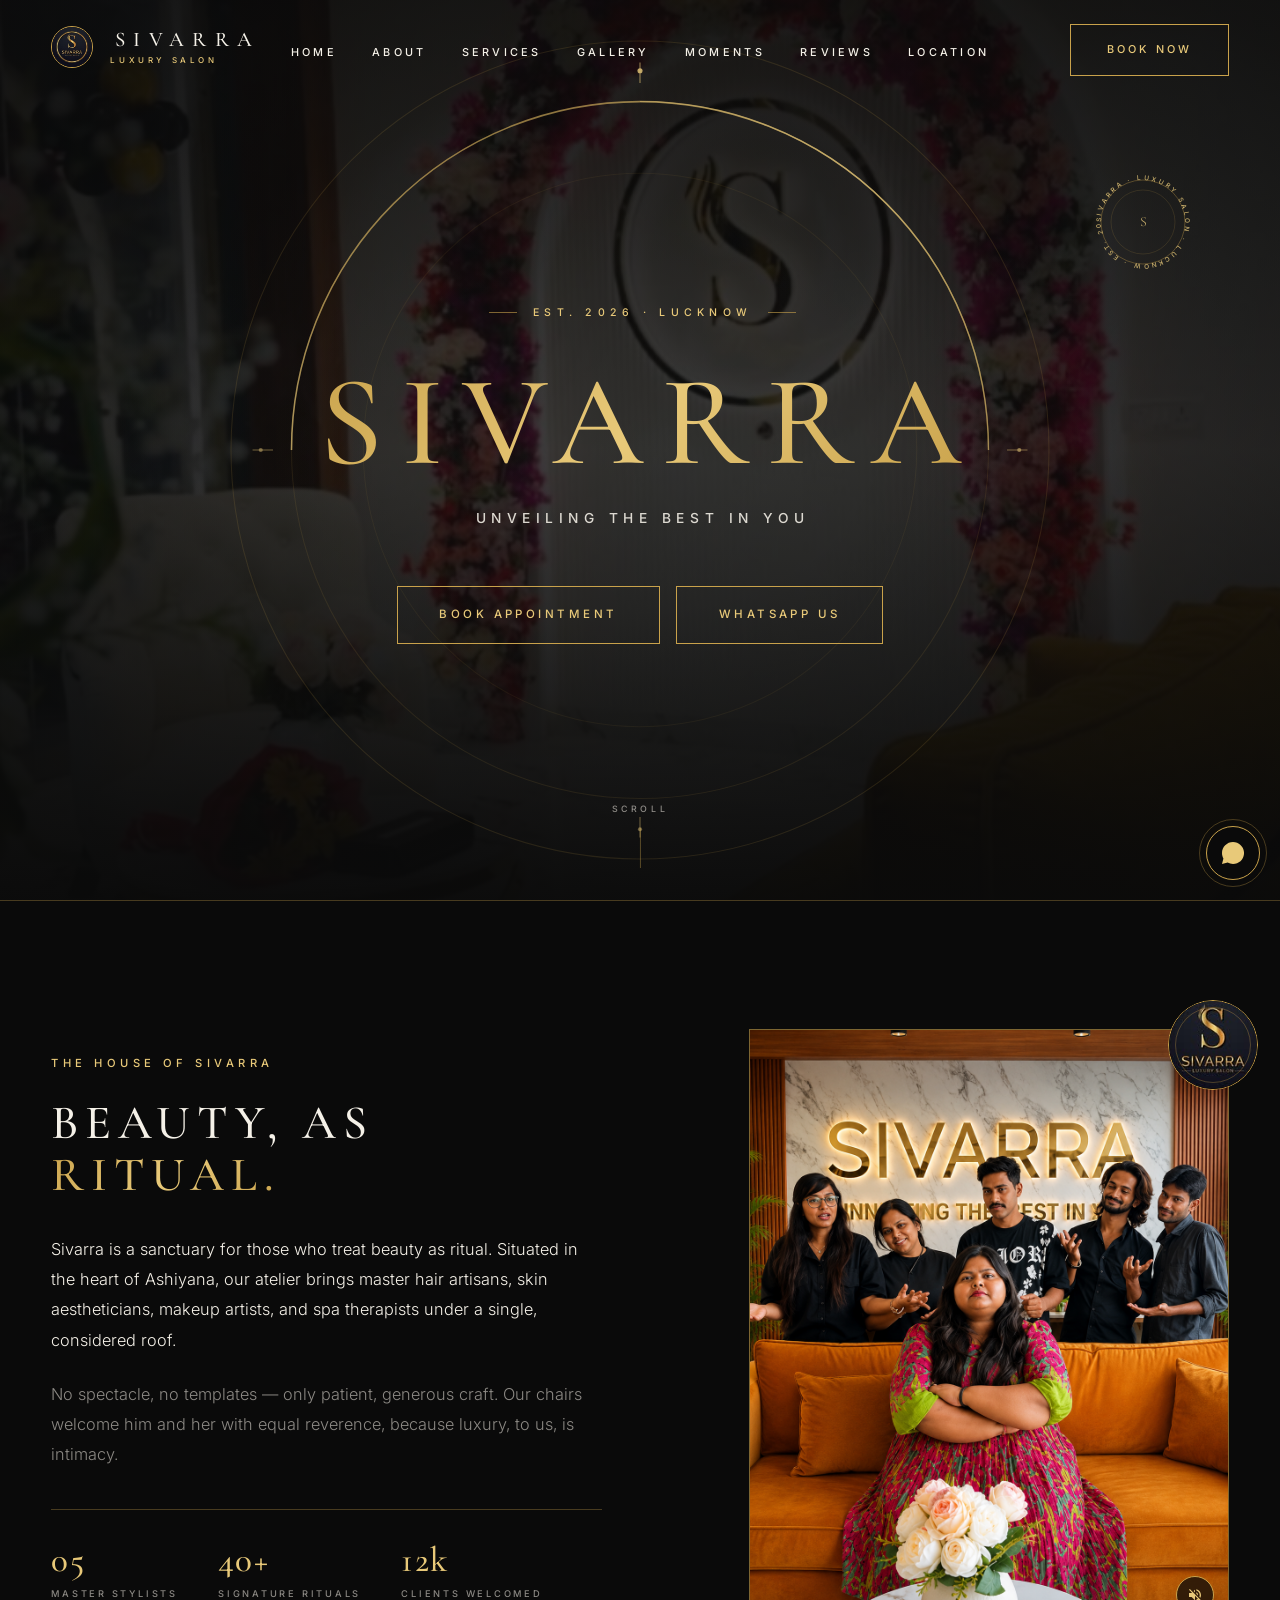
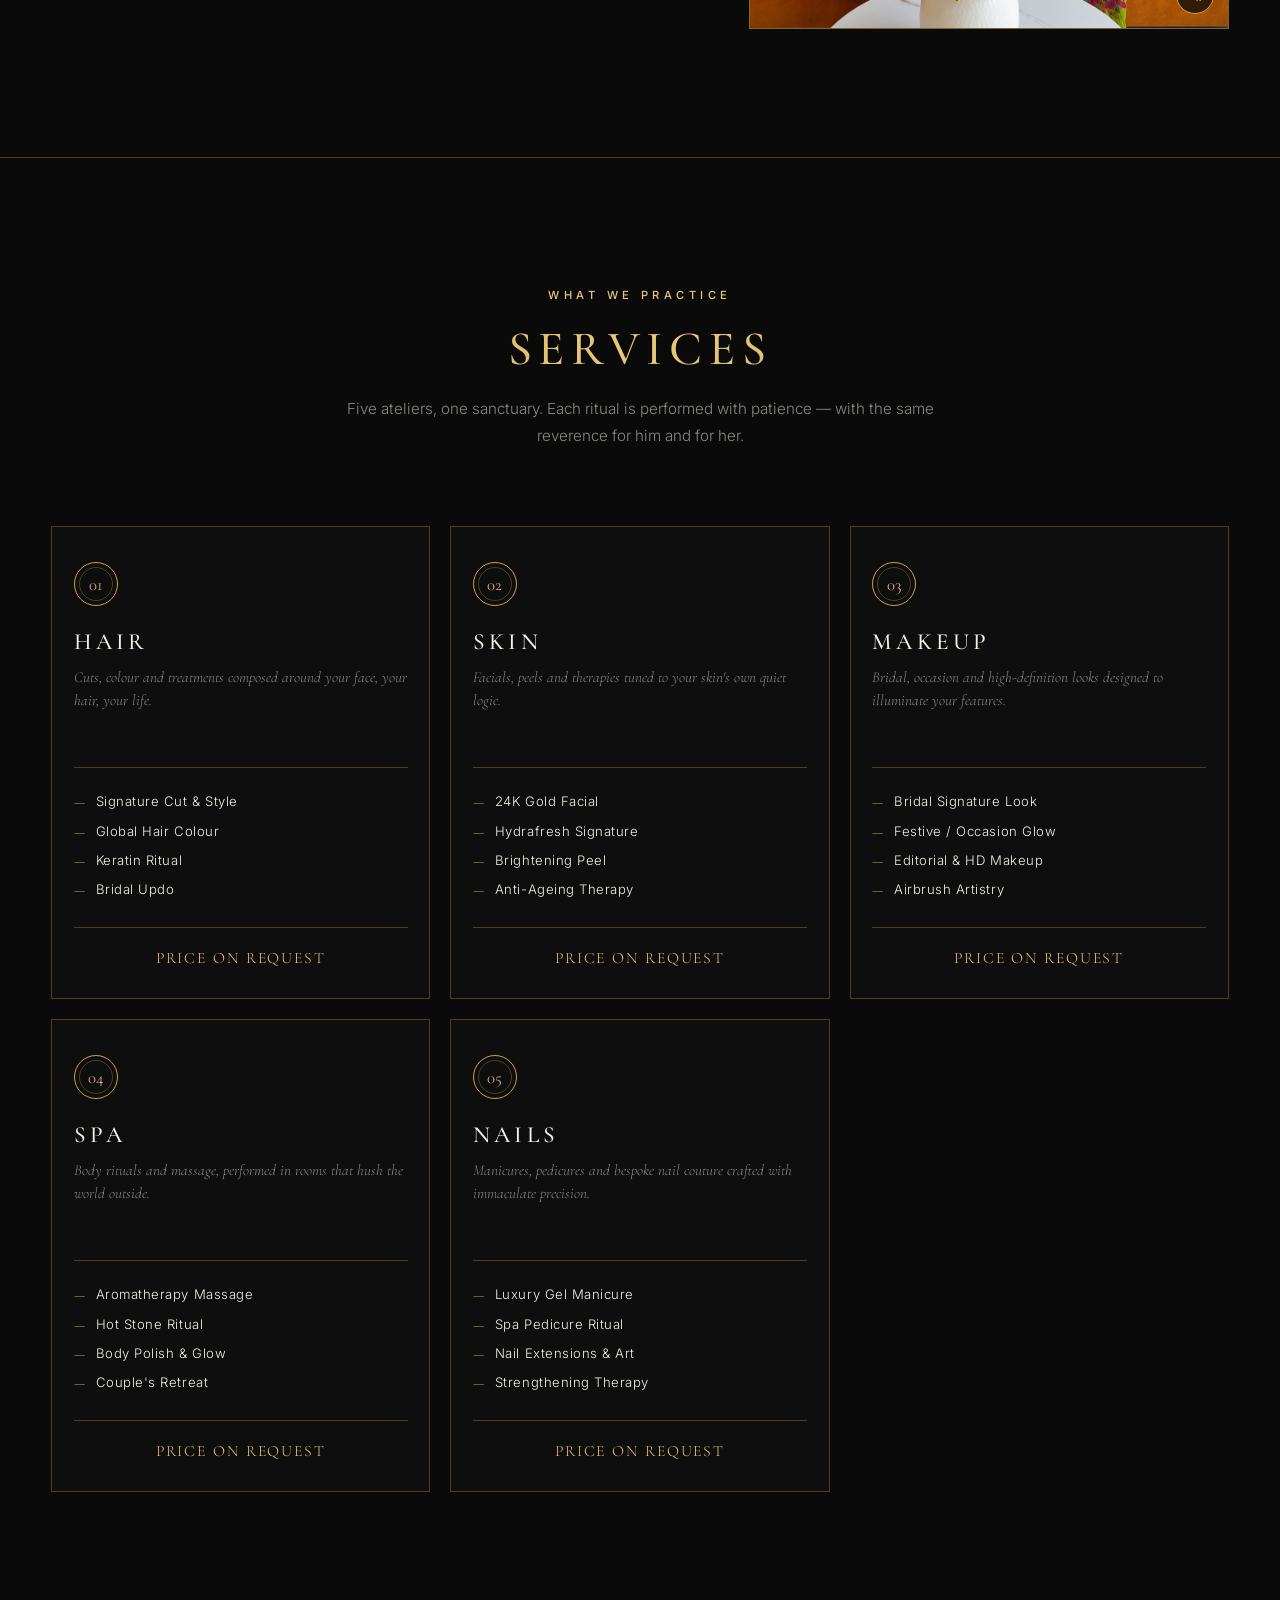
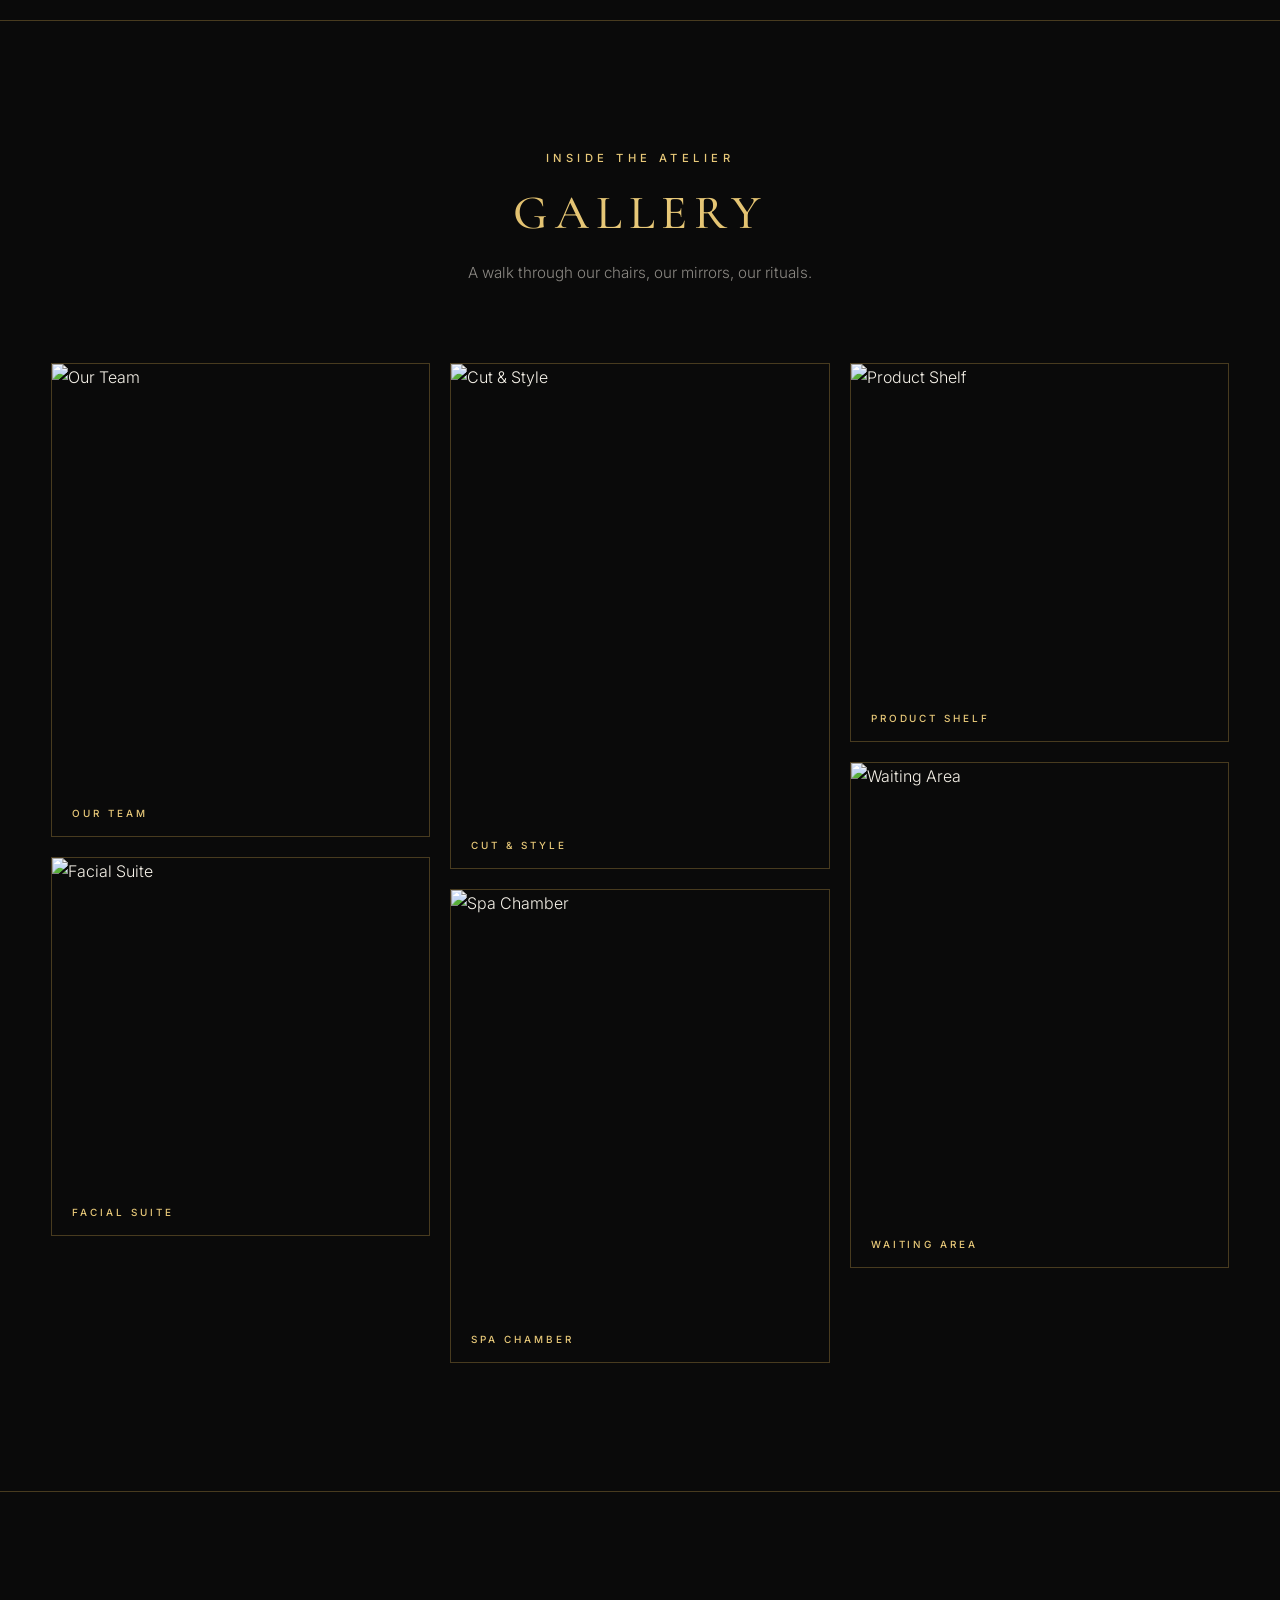
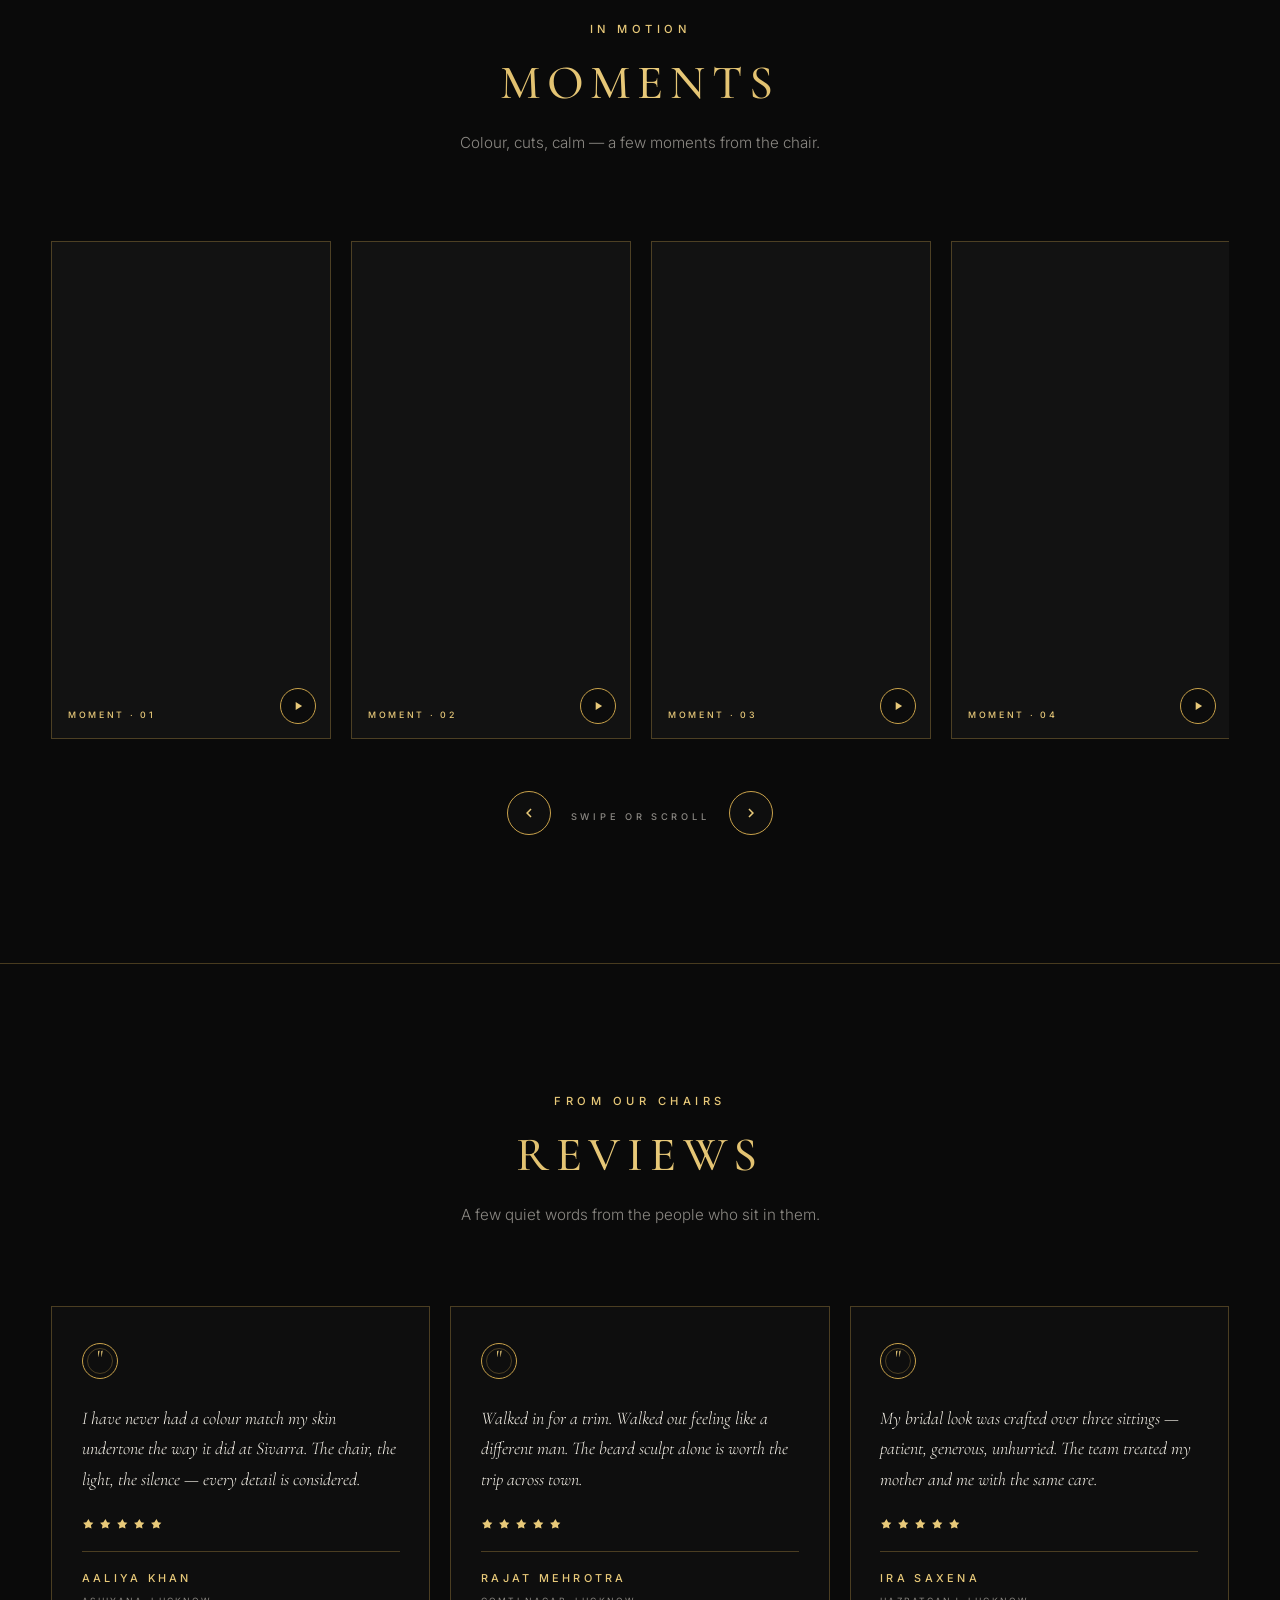
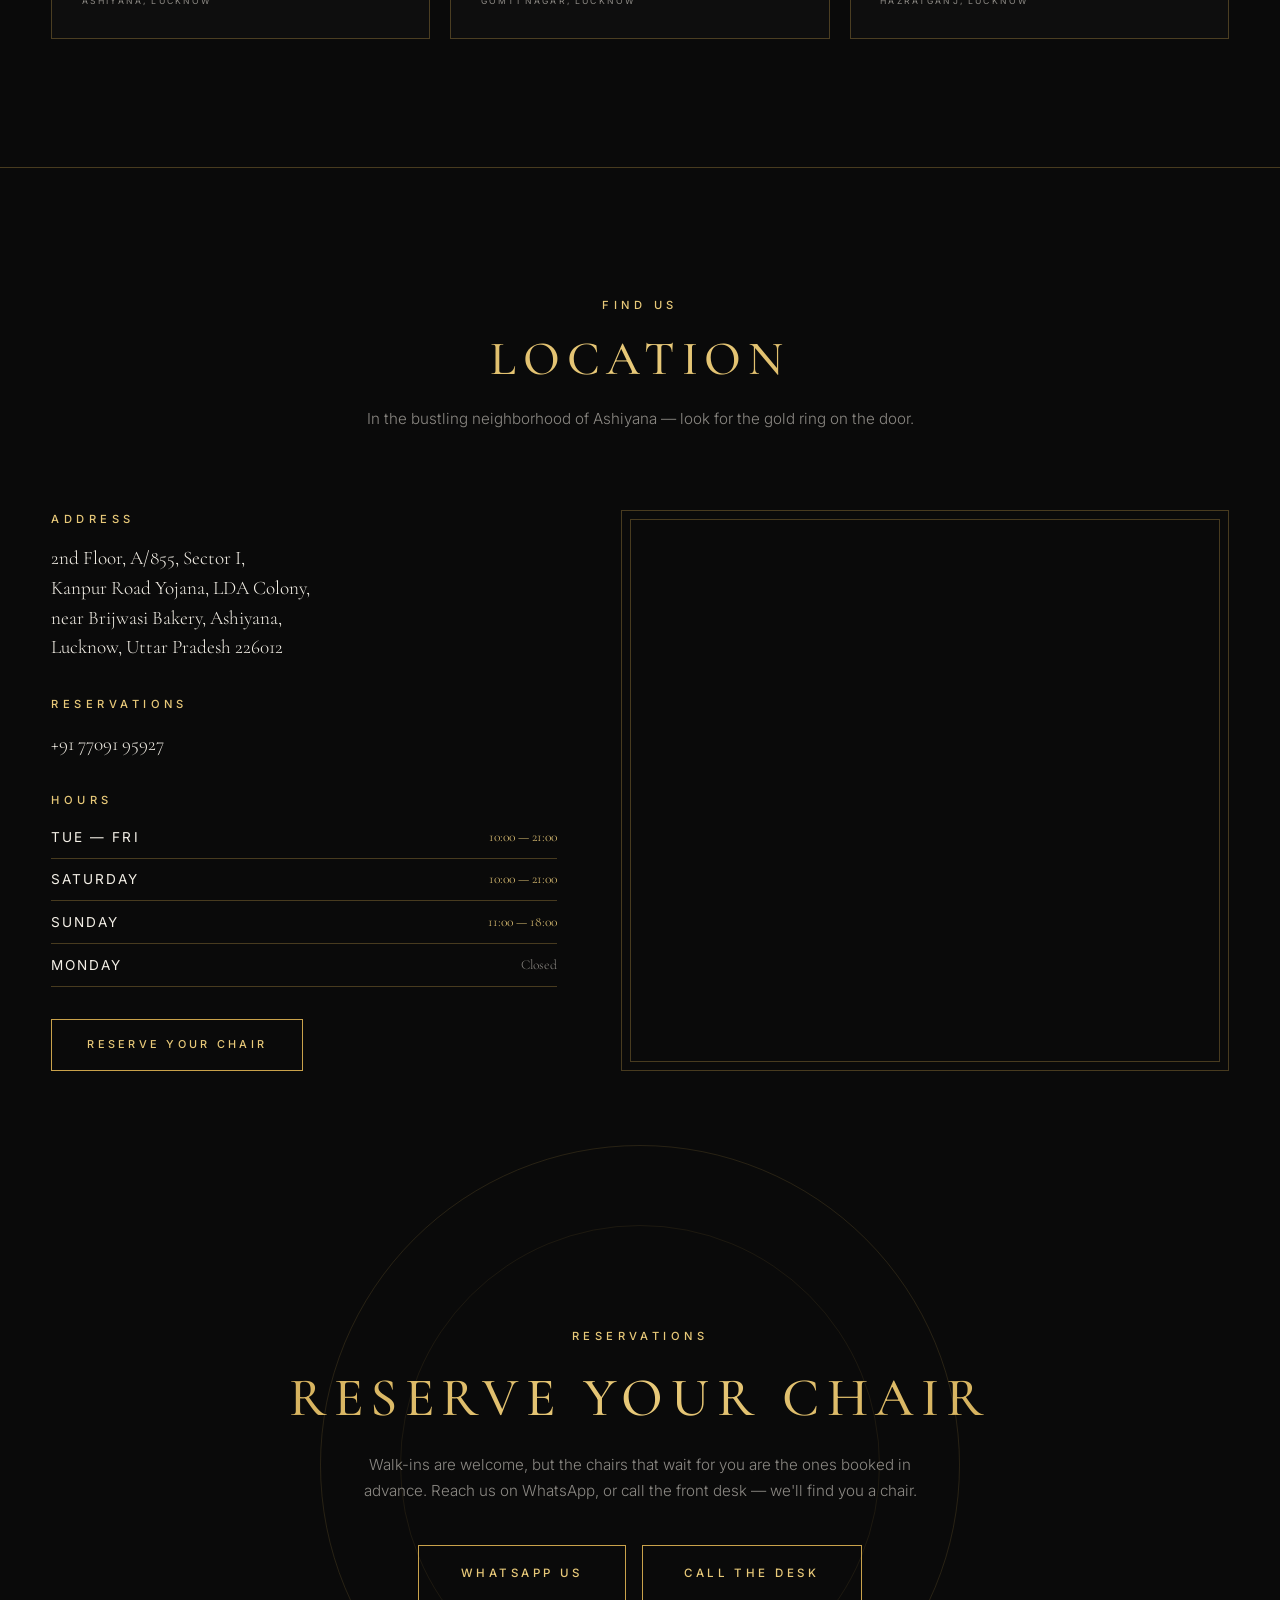
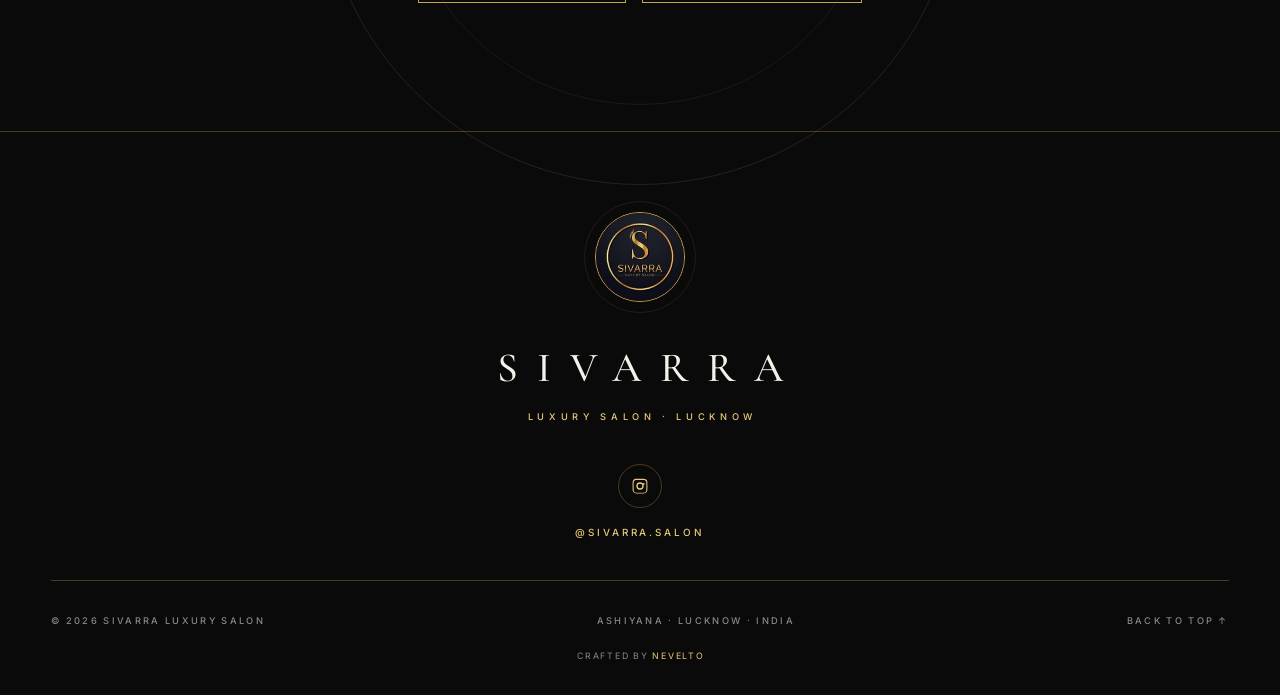
==== index.html @ 62657e38 "Update salon phone and WhatsApp numbers to +91 77091 95927" ====
<!DOCTYPE html>
<html lang="en">

<head>
    <meta charset="UTF-8" />
    <meta name="viewport" content="width=device-width, initial-scale=1.0" />
    <meta name="description"
        content="Sivarra — Luxury Unisex Salon, Ashiyana, Lucknow. Master hair, skin, makeup, spa and nail ateliers for him and for her." />
    <meta name="theme-color" content="#0A0A0A" />
    <title>Sivarra · Luxury Unisex Salon · Lucknow</title>

    <!-- Favicon -->
    <link rel="icon" type="image/jpeg" href="/assets/images/brand-logo.jpg">

    <!-- Fonts: Cormorant Garamond for serif headings, Inter for tracked-caps labels -->
    <link rel="preconnect" href="https://fonts.googleapis.com">
    <link rel="preconnect" href="https://fonts.gstatic.com" crossorigin>
    <link
        href="https://fonts.googleapis.com/css2?family=Cormorant+Garamond:wght@300;400;500;600;700&family=Inter:wght@300;400;500;600&display=swap"
        rel="stylesheet">

    <!-- Stylesheets — loaded in cascade order -->
    <link rel="stylesheet" href="/css/base.css">
    <link rel="stylesheet" href="/css/layout.css">
    <link rel="stylesheet" href="/css/components.css">
    <link rel="stylesheet" href="/css/animations.css">
</head>

<body>

    <!-- ============================================================
       NAVIGATION
       ============================================================ -->
    <header class="nav" id="nav">
        <div class="container nav-inner">
            <div class="nav-left">
                <a href="#home" class="logo" aria-label="Sivarra — Luxury Salon, Lucknow">
                    <span class="logo-mark"><img src="/assets/images/brand-logo.jpg" alt="Sivarra Luxury Salon logo"></span>
                    <span class="logo-text">
                        <span class="logo-word">Sivarra</span>
                        <span class="logo-tag">Luxury Salon</span>
                    </span>
                </a>
            </div>

            <nav class="nav-center">
                <ul class="nav-links" id="navLinks">
                    <li><a href="#home">Home</a></li>
                    <li><a href="#about">About</a></li>
                    <li><a href="#services">Services</a></li>
                    <li><a href="#gallery">Gallery</a></li>
                    <li><a href="#moments">Moments</a></li>
                    <li><a href="#reviews">Reviews</a></li>
                    <li><a href="#location">Location</a></li>
                </ul>
            </nav>

            <div class="nav-right">
                <a href="#book" class="btn nav-book">Book Now</a>
                <button class="nav-toggle" id="navToggle" aria-label="Open menu" aria-expanded="false">
                    <span></span><span></span>
                </button>
            </div>
        </div>
    </header>

    <!-- ============================================================
       HERO
       ============================================================ -->
    <section class="hero" id="home">
        <div class="hero-bg">
            <img class="hero-image" src="/assets/images/hero-interior.jpg" alt="Sivarra salon interior" />
            <div class="hero-overlay"></div>
        </div>

        <!-- Faint concentric gold rings + arc, echoing the monogram's circle -->
        <svg class="hero-rings" viewBox="0 0 800 800" aria-hidden="true">
            <defs>
                <linearGradient id="goldStroke" x1="0%" y1="0%" x2="100%" y2="100%">
                    <stop offset="0%" stop-color="#C9A24B" stop-opacity="0.6" />
                    <stop offset="50%" stop-color="#E8C979" stop-opacity="0.8" />
                    <stop offset="100%" stop-color="#C9A24B" stop-opacity="0.4" />
                </linearGradient>
            </defs>
            <circle cx="400" cy="400" r="399" fill="none" stroke="rgba(201,162,75,0.16)" stroke-width="1" />
            <circle cx="400" cy="400" r="340" fill="none" stroke="rgba(201,162,75,0.12)" stroke-width="1" />
            <circle cx="400" cy="400" r="270" fill="none" stroke="rgba(201,162,75,0.08)" stroke-width="1" />
            <!-- horizon arc, brighter -->
            <path d="M 60 400 A 340 340 0 0 1 740 400" fill="none" stroke="url(#goldStroke)" stroke-width="1.5" />
            <!-- quarter arc, brightest -->
            <path d="M 400 60 A 340 340 0 0 1 740 400" fill="none" stroke="rgba(232,201,121,0.55)" stroke-width="1.2" />
            <!-- cardinal ticks -->
            <line x1="400" y1="22" x2="400" y2="42" stroke="#E8C979" stroke-width="1" opacity="0.7" />
            <line x1="400" y1="758" x2="400" y2="778" stroke="#E8C979" stroke-width="1" opacity="0.5" />
            <line x1="22" y1="400" x2="42" y2="400" stroke="#E8C979" stroke-width="1" opacity="0.5" />
            <line x1="758" y1="400" x2="778" y2="400" stroke="#E8C979" stroke-width="1" opacity="0.5" />
            <!-- cardinal dots -->
            <circle cx="400" cy="30" r="2.5" fill="#E8C979" opacity="0.9" />
            <circle cx="770" cy="400" r="2" fill="#E8C979" opacity="0.6" />
            <circle cx="400" cy="770" r="2" fill="#E8C979" opacity="0.5" />
            <circle cx="30" cy="400" r="2" fill="#E8C979" opacity="0.5" />
        </svg>

        <!-- Rotating brand seal, desktop only -->
        <svg class="hero-seal" viewBox="0 0 120 120" aria-hidden="true">
            <defs>
                <path id="sealCircle" d="M 60,60 m -42,0 a 42,42 0 1,1 84,0 a 42,42 0 1,1 -84,0" />
            </defs>
            <circle cx="60" cy="60" r="42" fill="none" stroke="#C9A24B" stroke-width="0.6" opacity="0.7" />
            <circle cx="60" cy="60" r="32" fill="none" stroke="rgba(201,162,75,0.35)" stroke-width="0.5" />
            <text font-family="Inter, sans-serif" font-size="6.5" font-weight="500" letter-spacing="2.5" fill="#E8C979">
                <textPath href="#sealCircle">SIVARRA · LUXURY SALON · LUCKNOW · EST. 2026 · </textPath>
            </text>
            <text x="60" y="64" text-anchor="middle" font-family="'Cormorant Garamond', serif" font-size="14"
                fill="#E8C979">S</text>
        </svg>

        <div class="hero-content reveal">
            <div class="hero-eyebrow">Est. 2026 · Lucknow</div>
            <h1 class="hero-title gold-text">Sivarra</h1>
            <p class="hero-tagline">Unveiling the Best in You</p>
            <div class="hero-cta">
                <a href="#book" class="btn btn-large">Book Appointment</a>
                <a href="https://wa.me/917709195927" class="btn btn-large" target="_blank" rel="noopener">WhatsApp
                    Us</a>
            </div>
        </div>

        <div class="hero-scroll">
            <span>Scroll</span>
            <span class="hero-scroll-line"></span>
        </div>
    </section>

    <hr class="hairline">

    <!-- ============================================================
       ABOUT / BRAND STORY
       ============================================================ -->
    <section class="about" id="about">
        <div class="container">
            <div class="about-grid">
                <div class="about-text reveal">
                    <span class="eyebrow">The House of Sivarra</span>
                    <h2>Beauty, as <span class="gold-text">ritual.</span></h2>
                    <p>Sivarra is a sanctuary for those who treat beauty as ritual. Situated in the heart of Ashiyana,
                        our atelier brings master hair artisans, skin aestheticians, makeup artists, and spa therapists
                        under a single, considered roof.</p>
                    <p>No spectacle, no templates — only patient, generous craft. Our chairs welcome him and her with
                        equal reverence, because luxury, to us, is intimacy.</p>

                    <div class="about-meta">
                        <div class="meta-item">
                            <span class="num">05</span>
                            <span class="label">Master Stylists</span>
                        </div>
                        <div class="meta-item">
                            <span class="num">40+</span>
                            <span class="label">Signature Rituals</span>
                        </div>
                        <div class="meta-item">
                            <span class="num">12k</span>
                            <span class="label">Clients Welcomed</span>
                        </div>
                    </div>
                </div>

                <div class="about-image reveal d1">
                    <div class="about-video-wrap">
                        <video id="aboutVideo" src="/assets/videos/about-owner.mp4" autoplay muted loop playsinline poster="/assets/images/our-team.png"></video>
                        <button class="about-mute-btn" id="aboutMuteBtn" aria-label="Unmute video" title="Toggle sound">
                            <!-- Muted icon (default) -->
                            <svg class="icon-muted" viewBox="0 0 24 24" aria-hidden="true">
                                <path d="M16.5 12c0-1.77-1.02-3.29-2.5-4.03v2.21l2.45 2.45c.03-.2.05-.41.05-.63zm2.5 0c0 .94-.2 1.82-.54 2.64l1.51 1.51C20.63 14.91 21 13.5 21 12c0-4.28-2.99-7.86-7-8.77v2.06c2.89.86 5 3.54 5 6.71zM4.27 3L3 4.27 7.73 9H3v6h4l5 5v-6.73l4.25 4.25c-.67.52-1.42.93-2.25 1.18v2.06c1.38-.31 2.63-.95 3.69-1.81L19.73 21 21 19.73l-9-9L4.27 3zM12 4L9.91 6.09 12 8.18V4z"/>
                            </svg>
                            <!-- Unmuted icon -->
                            <svg class="icon-unmuted" viewBox="0 0 24 24" aria-hidden="true" style="display: none;">
                                <path d="M3 9v6h4l5 5V4L7 9H3zm13.5 3c0-1.77-1.02-3.29-2.5-4.03v8.05c1.48-.73 2.5-2.25 2.5-4.02zM14 3.23v2.06c2.89.86 5 3.54 5 6.71s-2.11 5.85-5 6.71v2.06c4.01-.91 7-4.49 7-8.77s-2.99-7.86-7-8.77z"/>
                            </svg>
                        </button>
                    </div>
                    <div class="ring-deco">
                        <img src="/assets/images/brand-logo.jpg" alt="Sivarra logo" class="ring-deco-img">
                    </div>
                </div>
            </div>
        </div>
    </section>

    <hr class="hairline">

    <!-- ============================================================
       SERVICES — 5 Categories
       ============================================================ -->
    <section class="services" id="services">
        <div class="container">
            <div class="section-head reveal">
                <span class="eyebrow">What we practice</span>
                <h2 class="serif gold-text">Services</h2>
                <p class="lead">Five ateliers, one sanctuary. Each ritual is performed with patience — with the same
                    reverence for him and for her.</p>
            </div>

            <div class="services-grid">
                <!-- 01 Hair -->
                <article class="service-card reveal">
                    <div class="service-num serif">01</div>
                    <h3 class="service-name">Hair</h3>
                    <p class="service-desc">Cuts, colour and treatments composed around your face, your hair, your life.
                    </p>
                    <div class="service-rule"></div>
                    <ul class="service-list">
                        <li>Signature Cut &amp; Style</li>
                        <li>Global Hair Colour</li>
                        <li>Keratin Ritual</li>
                        <li>Bridal Updo</li>
                    </ul>
                    <div class="service-starting">
                        <span class="price-on-req">Price on Request</span>
                    </div>
                </article>

                <!-- 02 Skin -->
                <article class="service-card reveal d1">
                    <div class="service-num serif">02</div>
                    <h3 class="service-name">Skin</h3>
                    <p class="service-desc">Facials, peels and therapies tuned to your skin's own quiet logic.</p>
                    <div class="service-rule"></div>
                    <ul class="service-list">
                        <li>24K Gold Facial</li>
                        <li>Hydrafresh Signature</li>
                        <li>Brightening Peel</li>
                        <li>Anti-Ageing Therapy</li>
                    </ul>
                    <div class="service-starting">
                        <span class="price-on-req">Price on Request</span>
                    </div>
                </article>

                <!-- 03 Makeup -->
                <article class="service-card reveal d2">
                    <div class="service-num serif">03</div>
                    <h3 class="service-name">Makeup</h3>
                    <p class="service-desc">Bridal, occasion and high-definition looks designed to illuminate your features.</p>
                    <div class="service-rule"></div>
                    <ul class="service-list">
                        <li>Bridal Signature Look</li>
                        <li>Festive / Occasion Glow</li>
                        <li>Editorial &amp; HD Makeup</li>
                        <li>Airbrush Artistry</li>
                    </ul>
                    <div class="service-starting">
                        <span class="price-on-req">Price on Request</span>
                    </div>
                </article>

                <!-- 04 Spa -->
                <article class="service-card reveal d3">
                    <div class="service-num serif">04</div>
                    <h3 class="service-name">Spa</h3>
                    <p class="service-desc">Body rituals and massage, performed in rooms that hush the world outside.
                    </p>
                    <div class="service-rule"></div>
                    <ul class="service-list">
                        <li>Aromatherapy Massage</li>
                        <li>Hot Stone Ritual</li>
                        <li>Body Polish &amp; Glow</li>
                        <li>Couple's Retreat</li>
                    </ul>
                    <div class="service-starting">
                        <span class="price-on-req">Price on Request</span>
                    </div>
                </article>

                <!-- 05 Nails -->
                <article class="service-card reveal d4">
                    <div class="service-num serif">05</div>
                    <h3 class="service-name">Nails</h3>
                    <p class="service-desc">Manicures, pedicures and bespoke nail couture crafted with immaculate precision.</p>
                    <div class="service-rule"></div>
                    <ul class="service-list">
                        <li>Luxury Gel Manicure</li>
                        <li>Spa Pedicure Ritual</li>
                        <li>Nail Extensions &amp; Art</li>
                        <li>Strengthening Therapy</li>
                    </ul>
                    <div class="service-starting">
                        <span class="price-on-req">Price on Request</span>
                    </div>
                </article>
            </div>
        </div>
    </section>

    <hr class="hairline">

    <!-- ============================================================
       GALLERY — 6 curated atelier images
       ============================================================ -->
    <section class="gallery" id="gallery">
        <div class="container">
            <div class="section-head reveal">
                <span class="eyebrow">Inside the atelier</span>
                <h2 class="serif gold-text">Gallery</h2>
                <p class="lead">A walk through our chairs, our mirrors, our rituals.</p>
            </div>

            <div class="gallery-grid reveal">
                <!-- 1. Our Team -->
                <figure class="gallery-item">
                    <span class="corner tl"></span><span class="corner tr"></span><span class="corner bl"></span><span
                        class="corner br"></span>
                    <img src="/assets/images/gallery/our-team.jpg" alt="Our Team" loading="lazy">
                    <div class="overlay"></div>
                    <span class="gallery-caption">Our Team</span>
                </figure>

                <!-- 2. Facial Suite -->
                <figure class="gallery-item">
                    <span class="corner tl"></span><span class="corner tr"></span><span class="corner bl"></span><span
                        class="corner br"></span>
                    <img src="/assets/images/gallery/facial-suite.jpg" alt="Facial Suite" loading="lazy">
                    <div class="overlay"></div>
                    <span class="gallery-caption">Facial Suite</span>
                </figure>

                <!-- 3. Cut & Style -->
                <figure class="gallery-item">
                    <span class="corner tl"></span><span class="corner tr"></span><span class="corner bl"></span><span
                        class="corner br"></span>
                    <img src="/assets/images/gallery/cut-and-style.jpg" alt="Cut & Style" loading="lazy">
                    <div class="overlay"></div>
                    <span class="gallery-caption">Cut &amp; Style</span>
                </figure>

                <!-- 4. Spa Chamber -->
                <figure class="gallery-item">
                    <span class="corner tl"></span><span class="corner tr"></span><span class="corner bl"></span><span
                        class="corner br"></span>
                    <img src="/assets/images/gallery/spa-chamber.jpg" alt="Spa Chamber" loading="lazy">
                    <div class="overlay"></div>
                    <span class="gallery-caption">Spa Chamber</span>
                </figure>

                <!-- 5. Product Shelf -->
                <figure class="gallery-item">
                    <span class="corner tl"></span><span class="corner tr"></span><span class="corner bl"></span><span
                        class="corner br"></span>
                    <img src="/assets/images/gallery/product-shelf.jpg" alt="Product Shelf" loading="lazy">
                    <div class="overlay"></div>
                    <span class="gallery-caption">Product Shelf</span>
                </figure>

                <!-- 6. Waiting Area -->
                <figure class="gallery-item">
                    <span class="corner tl"></span><span class="corner tr"></span><span class="corner bl"></span><span
                        class="corner br"></span>
                    <img src="/assets/images/gallery/waiting-area.jpg" alt="Waiting Area" loading="lazy">
                    <div class="overlay"></div>
                    <span class="gallery-caption">Waiting Area</span>
                </figure>
            </div>
        </div>
    </section>

    <hr class="hairline">

    <!-- ============================================================
       MOMENTS (VIDEO STRIP)
       ============================================================ -->
    <section class="reels" id="moments">
        <div class="container">
            <div class="section-head reveal">
                <span class="eyebrow">In motion</span>
                <h2 class="serif gold-text">Moments</h2>
                <p class="lead">Colour, cuts, calm — a few moments from the chair.</p>
            </div>

            <!-- Horizontally scrollable row of 9:16 vertical cards -->
            <div class="reels-strip-wrap reveal">
                <div class="reels-strip" id="momentsStrip">
                    <!-- 1. Moment 01 -->
                    <article class="reel-card">
                        <video src="/assets/videos/moments/episode-01.mp4" muted loop playsinline></video>
                        <span class="reel-caption">Moment · 01</span>
                        <button class="play-icon" aria-label="Tap to unmute">
                            <svg viewBox="0 0 24 24">
                                <path d="M8 5v14l11-7L8 5z" />
                            </svg>
                        </button>
                    </article>

                    <!-- 3. Moment 02 -->
                    <article class="reel-card">
                        <video src="/assets/videos/moments/episode-02.mp4" muted loop playsinline></video>
                        <span class="reel-caption">Moment · 02</span>
                        <button class="play-icon" aria-label="Tap to unmute">
                            <svg viewBox="0 0 24 24">
                                <path d="M8 5v14l11-7L8 5z" />
                            </svg>
                        </button>
                    </article>

                    <!-- 4. Moment 03 -->
                    <article class="reel-card">
                        <video src="/assets/videos/moments/episode-03.mp4" muted loop playsinline></video>
                        <span class="reel-caption">Moment · 03</span>
                        <button class="play-icon" aria-label="Tap to unmute">
                            <svg viewBox="0 0 24 24">
                                <path d="M8 5v14l11-7L8 5z" />
                            </svg>
                        </button>
                    </article>

                    <!-- 5. Moment 04 -->
                    <article class="reel-card">
                        <video src="/assets/videos/moments/episode-04.mp4" muted loop playsinline></video>
                        <span class="reel-caption">Moment · 04</span>
                        <button class="play-icon" aria-label="Tap to unmute">
                            <svg viewBox="0 0 24 24">
                                <path d="M8 5v14l11-7L8 5z" />
                            </svg>
                        </button>
                    </article>

                    <!-- 6. Moment 05 -->
                    <article class="reel-card">
                        <video src="/assets/videos/moments/episode-05.mp4" muted loop playsinline></video>
                        <span class="reel-caption">Moment · 05</span>
                        <button class="play-icon" aria-label="Tap to unmute">
                            <svg viewBox="0 0 24 24">
                                <path d="M8 5v14l11-7L8 5z" />
                            </svg>
                        </button>
                    </article>

                    <!-- 7. Moment 06 -->
                    <article class="reel-card">
                        <video src="/assets/videos/moments/episode-06.mp4" muted loop playsinline></video>
                        <span class="reel-caption">Moment · 06</span>
                        <button class="play-icon" aria-label="Tap to unmute">
                            <svg viewBox="0 0 24 24">
                                <path d="M8 5v14l11-7L8 5z" />
                            </svg>
                        </button>
                    </article>

                    <!-- 8. Moment 07 -->
                    <article class="reel-card">
                        <video src="/assets/videos/moments/episode-07.mp4" muted loop playsinline></video>
                        <span class="reel-caption">Moment · 07</span>
                        <button class="play-icon" aria-label="Tap to unmute">
                            <svg viewBox="0 0 24 24">
                                <path d="M8 5v14l11-7L8 5z" />
                            </svg>
                        </button>
                    </article>

                    <!-- 9. Moment 08 -->
                    <article class="reel-card">
                        <video src="/assets/videos/moments/episode-08.mp4" muted loop playsinline></video>
                        <span class="reel-caption">Moment · 08</span>
                        <button class="play-icon" aria-label="Tap to unmute">
                            <svg viewBox="0 0 24 24">
                                <path d="M8 5v14l11-7L8 5z" />
                            </svg>
                        </button>
                    </article>

                    <!-- 10. Moment 09 -->
                    <article class="reel-card">
                        <video src="/assets/videos/moments/episode-09.mp4" muted loop playsinline></video>
                        <span class="reel-caption">Moment · 09</span>
                        <button class="play-icon" aria-label="Tap to unmute">
                            <svg viewBox="0 0 24 24">
                                <path d="M8 5v14l11-7L8 5z" />
                            </svg>
                        </button>
                    </article>

                    <!-- 11. Moment 10 -->
                    <article class="reel-card">
                        <video src="/assets/videos/moments/episode-10.mp4" muted loop playsinline></video>
                        <span class="reel-caption">Moment · 10</span>
                        <button class="play-icon" aria-label="Tap to unmute">
                            <svg viewBox="0 0 24 24">
                                <path d="M8 5v14l11-7L8 5z" />
                            </svg>
                        </button>
                    </article>

                    <!-- 12. More on Instagram Card -->
                    <a href="https://instagram.com/sivarra.salon" target="_blank" rel="noopener" class="reel-card instagram-card">
                        <div class="insta-card-icon">
                            <svg viewBox="0 0 24 24" aria-hidden="true">
                                <path d="M12 2.2c3.2 0 3.6 0 4.8.07 1.2.06 1.8.25 2.2.42.6.2 1 .5 1.4 1 .5.4.8.8 1 1.4.2.4.4 1 .4 2.2.1 1.2.1 1.6.1 4.8s0 3.6-.1 4.8c-.1 1.2-.3 1.8-.4 2.2-.2.6-.5 1-1 1.4-.4.5-.8.8-1.4 1-.4.2-1 .4-2.2.4-1.2.1-1.6.1-4.8.1s-3.6 0-4.8-.1c-1.2-.1-1.8-.3-2.2-.4-.6-.2-1-.5-1.4-1-.5-.4-.8-.8-1-1.4-.2-.4-.4-1-.4-2.2-.1-1.2-.1-1.6-.1-4.8s0-3.6.07-4.8c.06-1.2.25-1.8.42-2.2.2-.6.5-1 1-1.4.4-.5.8-.8 1.4-1 .4-.2 1-.4 2.2-.4C8.4 2.2 8.8 2.2 12 2.2zm0 1.8c-3.1 0-3.5 0-4.7.07-.9.05-1.4.2-1.7.3-.4.2-.7.4-1 .7-.3.3-.5.6-.7 1-.1.3-.25.8-.3 1.7-.07 1.2-.07 1.6-.07 4.7s0 3.5.07 4.7c.05.9.2 1.4.3 1.7.2.4.4.7.7 1 .3.3.6.5 1 .7.3.1.8.25 1.7.3 1.2.07 1.6.07 4.7.07s3.5 0 4.7-.07c.9-.05 1.4-.2 1.7-.3.4-.2.7-.4 1-.7.3-.3.5-.6.7-1 .1-.3.25-.8.3-1.7.07-1.2.07-1.6.07-4.7s0-3.5-.07-4.7c-.05-.9-.2-1.4-.3-1.7-.2-.4-.4-.7-.7-1-.3-.3-.6-.5-1-.7-.3-.1-.8-.25-1.7-.3C15.5 4 15.1 4 12 4zm0 3.05A4.95 4.95 0 1 1 7.05 12 4.96 4.96 0 0 1 12 7.05zm0 1.8A3.15 3.15 0 1 0 15.15 12 3.16 3.16 0 0 0 12 8.85zm5.15-.95a1.15 1.15 0 1 1-1.15 1.15 1.15 1.15 0 0 1 1.15-1.15z"/>
                            </svg>
                        </div>
                        <span class="insta-card-text">More on Instagram</span>
                        <span class="insta-card-sub">@sivarra.salon →</span>
                    </a>
                </div>

                <!-- Prev / Next Navigation Controls -->
                <div class="reels-nav-container">
                    <button class="reel-nav-btn" id="momentsPrev" aria-label="Scroll previous moments" title="Previous">
                        <svg viewBox="0 0 24 24" aria-hidden="true">
                            <path d="M15.41 7.41L14 6l-6 6 6 6 1.41-1.41L10.83 12z"/>
                        </svg>
                    </button>
                    <span class="reels-hint">Swipe or Scroll</span>
                    <button class="reel-nav-btn" id="momentsNext" aria-label="Scroll next moments" title="Next">
                        <svg viewBox="0 0 24 24" aria-hidden="true">
                            <path d="M10 6L8.59 7.41 13.17 12l-4.58 4.59L10 18l6-6z"/>
                        </svg>
                    </button>
                </div>
            </div>
        </div>
    </section>

    <hr class="hairline">

    <!-- ============================================================
       TESTIMONIALS / REVIEWS
       ============================================================ -->
    <section class="testimonials" id="reviews">
        <div class="container">
            <div class="section-head reveal">
                <span class="eyebrow">From our chairs</span>
                <h2 class="serif gold-text">Reviews</h2>
                <p class="lead">A few quiet words from the people who sit in them.</p>
            </div>

            <div class="testimonials-grid">
                <article class="quote-card reveal">
                    <div class="quote-mark"><span>"</span></div>
                    <p class="quote-text">I have never had a colour match my skin undertone the way it did at Sivarra.
                        The chair, the light, the silence — every detail is considered.</p>
                    <div class="quote-stars" aria-label="5 out of 5 stars">
                        <svg viewBox="0 0 24 24"><path d="M12 2l3 6 6 .9-4.5 4.4 1.1 6.1L12 16.9 5.4 19.4l1.1-6.1L2 8.9 8 8z" /></svg>
                        <svg viewBox="0 0 24 24"><path d="M12 2l3 6 6 .9-4.5 4.4 1.1 6.1L12 16.9 5.4 19.4l1.1-6.1L2 8.9 8 8z" /></svg>
                        <svg viewBox="0 0 24 24"><path d="M12 2l3 6 6 .9-4.5 4.4 1.1 6.1L12 16.9 5.4 19.4l1.1-6.1L2 8.9 8 8z" /></svg>
                        <svg viewBox="0 0 24 24"><path d="M12 2l3 6 6 .9-4.5 4.4 1.1 6.1L12 16.9 5.4 19.4l1.1-6.1L2 8.9 8 8z" /></svg>
                        <svg viewBox="0 0 24 24"><path d="M12 2l3 6 6 .9-4.5 4.4 1.1 6.1L12 16.9 5.4 19.4l1.1-6.1L2 8.9 8 8z" /></svg>
                    </div>
                    <div class="quote-author">Aaliya Khan<span class="locale">Ashiyana, Lucknow</span></div>
                </article>

                <article class="quote-card reveal d1">
                    <div class="quote-mark"><span>"</span></div>
                    <p class="quote-text">Walked in for a trim. Walked out feeling like a different man. The beard
                        sculpt alone is worth the trip across town.</p>
                    <div class="quote-stars" aria-label="5 out of 5 stars">
                        <svg viewBox="0 0 24 24"><path d="M12 2l3 6 6 .9-4.5 4.4 1.1 6.1L12 16.9 5.4 19.4l1.1-6.1L2 8.9 8 8z" /></svg>
                        <svg viewBox="0 0 24 24"><path d="M12 2l3 6 6 .9-4.5 4.4 1.1 6.1L12 16.9 5.4 19.4l1.1-6.1L2 8.9 8 8z" /></svg>
                        <svg viewBox="0 0 24 24"><path d="M12 2l3 6 6 .9-4.5 4.4 1.1 6.1L12 16.9 5.4 19.4l1.1-6.1L2 8.9 8 8z" /></svg>
                        <svg viewBox="0 0 24 24"><path d="M12 2l3 6 6 .9-4.5 4.4 1.1 6.1L12 16.9 5.4 19.4l1.1-6.1L2 8.9 8 8z" /></svg>
                        <svg viewBox="0 0 24 24"><path d="M12 2l3 6 6 .9-4.5 4.4 1.1 6.1L12 16.9 5.4 19.4l1.1-6.1L2 8.9 8 8z" /></svg>
                    </div>
                    <div class="quote-author">Rajat Mehrotra<span class="locale">Gomti Nagar, Lucknow</span></div>
                </article>

                <article class="quote-card reveal d2">
                    <div class="quote-mark"><span>"</span></div>
                    <p class="quote-text">My bridal look was crafted over three sittings — patient, generous, unhurried.
                        The team treated my mother and me with the same care.</p>
                    <div class="quote-stars" aria-label="5 out of 5 stars">
                        <svg viewBox="0 0 24 24"><path d="M12 2l3 6 6 .9-4.5 4.4 1.1 6.1L12 16.9 5.4 19.4l1.1-6.1L2 8.9 8 8z" /></svg>
                        <svg viewBox="0 0 24 24"><path d="M12 2l3 6 6 .9-4.5 4.4 1.1 6.1L12 16.9 5.4 19.4l1.1-6.1L2 8.9 8 8z" /></svg>
                        <svg viewBox="0 0 24 24"><path d="M12 2l3 6 6 .9-4.5 4.4 1.1 6.1L12 16.9 5.4 19.4l1.1-6.1L2 8.9 8 8z" /></svg>
                        <svg viewBox="0 0 24 24"><path d="M12 2l3 6 6 .9-4.5 4.4 1.1 6.1L12 16.9 5.4 19.4l1.1-6.1L2 8.9 8 8z" /></svg>
                        <svg viewBox="0 0 24 24"><path d="M12 2l3 6 6 .9-4.5 4.4 1.1 6.1L12 16.9 5.4 19.4l1.1-6.1L2 8.9 8 8z" /></svg>
                    </div>
                    <div class="quote-author">Ira Saxena<span class="locale">Hazratganj, Lucknow</span></div>
                </article>
            </div>
        </div>
    </section>

    <hr class="hairline">

    <!-- ============================================================
       LOCATION
       ============================================================ -->
    <section class="location" id="location">
        <div class="container">
            <div class="section-head reveal">
                <span class="eyebrow">Find us</span>
                <h2 class="serif gold-text">Location</h2>
                <p class="lead">In the bustling neighborhood of Ashiyana — look for the gold ring on the door.</p>
            </div>

            <div class="location-grid">
                <div class="location-info reveal">
                    <div class="location-block">
                        <span class="label">Address</span>
                        <p class="value">2nd Floor, A/855, Sector I,<br>Kanpur Road Yojana, LDA Colony,<br>near Brijwasi Bakery, Ashiyana,<br>Lucknow, Uttar Pradesh 226012</p>
                    </div>

                    <div class="location-block">
                        <span class="label">Reservations</span>
                        <a href="tel:+917709195927" class="value">+91 77091 95927</a>
                    </div>

                    <div class="location-block">
                        <span class="label">Hours</span>
                        <ul class="hours-list">
                            <li><span class="day">Tue — Fri</span><span class="time">10:00 — 21:00</span></li>
                            <li><span class="day">Saturday</span><span class="time">10:00 — 21:00</span></li>
                            <li><span class="day">Sunday</span><span class="time">11:00 — 18:00</span></li>
                            <li><span class="day">Monday</span><span class="time closed">Closed</span></li>
                        </ul>
                    </div>

                    <div>
                        <a href="#book" class="btn">Reserve Your Chair</a>
                    </div>
                </div>

                <div class="map-frame reveal d1">
                    <!-- Google Maps embed for Ashiyana, Lucknow location. Dark-mode filtered via CSS. -->
                    <iframe title="Sivarra salon location in Ashiyana, Lucknow"
                        src="https://www.google.com/maps?q=2nd+Floor,+A/855,+Sector+I,+Kanpur+Road+Yojana,+LDA+Colony,+near+Brijwasi+Bakery,+Ashiyana,+Lucknow,+Uttar+Pradesh+226012&output=embed"
                        loading="lazy" referrerpolicy="no-referrer-when-downgrade"></iframe>
                </div>
            </div>
        </div>
    </section>

    <!-- ============================================================
       CTA STRIP — final Reserve Your Chair
       ============================================================ -->
    <section class="cta-strip" id="book">
        <div class="container">
            <div class="cta-content reveal">
                <span class="eyebrow">Reservations</span>
                <h2 class="serif gold-text">Reserve Your Chair</h2>
                <p class="lead">Walk-ins are welcome, but the chairs that wait for you are the ones booked in advance.
                    Reach us on WhatsApp, or call the front desk — we'll find you a chair.</p>
                <div class="cta-buttons">
                    <a href="https://wa.me/917709195927" class="btn btn-large" target="_blank" rel="noopener">WhatsApp
                        Us</a>
                    <a href="tel:+917709195927" class="btn btn-large">Call the Desk</a>
                </div>
            </div>
        </div>
    </section>

    <!-- ============================================================
       FOOTER
       ============================================================ -->
    <footer class="footer">
        <div class="container">
            <div class="footer-mono reveal"><img src="/assets/images/brand-logo.jpg" alt="Sivarra Luxury Salon logo"></div>
            <div class="footer-word reveal d1">Sivarra</div>
            <div class="footer-tag reveal d2">Luxury Salon · Lucknow</div>

            <div class="footer-social reveal d3">
                <a class="social-link" href="https://instagram.com/sivarra.salon" target="_blank" rel="noopener"
                    aria-label="Sivarra on Instagram">
                    <svg viewBox="0 0 24 24" aria-hidden="true">
                        <path
                            d="M12 2.2c3.2 0 3.6 0 4.8.07 1.2.06 1.8.25 2.2.42.6.2 1 .5 1.4 1 .5.4.8.8 1 1.4.2.4.4 1 .4 2.2.1 1.2.1 1.6.1 4.8s0 3.6-.1 4.8c-.1 1.2-.3 1.8-.4 2.2-.2.6-.5 1-1 1.4-.4.5-.8.8-1.4 1-.4.2-1 .4-2.2.4-1.2.1-1.6.1-4.8.1s-3.6 0-4.8-.1c-1.2-.1-1.8-.3-2.2-.4-.6-.2-1-.5-1.4-1-.5-.4-.8-.8-1-1.4-.2-.4-.4-1-.4-2.2-.1-1.2-.1-1.6-.1-4.8s0-3.6.07-4.8c.06-1.2.25-1.8.42-2.2.2-.6.5-1 1-1.4.4-.5.8-.8 1.4-1 .4-.2 1-.4 2.2-.4C8.4 2.2 8.8 2.2 12 2.2zm0 1.8c-3.1 0-3.5 0-4.7.07-.9.05-1.4.2-1.7.3-.4.2-.7.4-1 .7-.3.3-.5.6-.7 1-.1.3-.25.8-.3 1.7-.07 1.2-.07 1.6-.07 4.7s0 3.5.07 4.7c.05.9.2 1.4.3 1.7.2.4.4.7.7 1 .3.3.6.5 1 .7.3.1.8.25 1.7.3 1.2.07 1.6.07 4.7.07s3.5 0 4.7-.07c.9-.05 1.4-.2 1.7-.3.4-.2.7-.4 1-.7.3-.3.5-.6.7-1 .1-.3.25-.8.3-1.7.07-1.2.07-1.6.07-4.7s0-3.5-.07-4.7c-.05-.9-.2-1.4-.3-1.7-.2-.4-.4-.7-.7-1-.3-.3-.6-.5-1-.7-.3-.1-.8-.25-1.7-.3C15.5 4 15.1 4 12 4zm0 3.05A4.95 4.95 0 1 1 7.05 12 4.96 4.96 0 0 1 12 7.05zm0 1.8A3.15 3.15 0 1 0 15.15 12 3.16 3.16 0 0 0 12 8.85zm5.15-.95a1.15 1.15 0 1 1-1.15 1.15 1.15 1.15 0 0 1 1.15-1.15z" />
                    </svg>
                </a>
            </div>

            <p class="footer-ig-handle reveal d3">@sivarra.salon</p>

            <div class="footer-bottom">
                <span>© 2026 Sivarra Luxury Salon</span>
                <span>Ashiyana · Lucknow · India</span>
                <a href="#home">Back to top ↑</a>
            </div>
            <div class="footer-credit-wrap">
                <span class="footer-credit">
                    Crafted by <a href="https://nevelto.in" target="_blank" rel="noopener">Nevelto</a>
                </span>
            </div>
        </div>
    </footer>

    <!-- ============================================================
       FLOATING WHATSAPP BUTTON
       ============================================================ -->
    <a class="whatsapp-float" href="https://wa.me/917709195927" target="_blank" rel="noopener"
        aria-label="Chat with Sivarra on WhatsApp">
        <svg viewBox="0 0 32 32" aria-hidden="true">
            <path
                d="M19.11 17.21c-.37 0-1.09 1.09-1.42 1.09-.25 0-.66-.25-.99-.41-.95-.49-2.97-1.87-3.46-2.85-.25-.49.25-.74.57-1.07.17-.16.25-.33.25-.49 0-.25-.57-1.32-.74-1.73-.25-.57-.57-.57-.74-.57-.16 0-.41 0-.57 0-.25 0-.57.16-.74.41-.25.25-1.07 1.07-1.07 2.64 0 1.57 1.15 3.05 1.32 3.3.16.25 2.14 3.47 5.36 4.77 3.22 1.3 3.22.82 3.8.82.57 0 1.81-.74 2.06-1.48.25-.74.25-1.32.16-1.48-.08-.16-.33-.25-.66-.41M16.03 0C7.19 0 0 7.19 0 16.03c0 2.82.74 5.49 2.06 7.84L0 32l8.29-2.02c2.26 1.23 4.88 1.94 7.74 1.94 8.84 0 16.03-7.19 16.03-16.03C32.06 7.19 24.87 0 16.03 0z" />
        </svg>
    </a>

    <!-- Scripts — loaded at end of body -->
    <script src="/js/nav.js" defer></script>
    <script src="/js/scroll-reveal.js" defer></script>
    <script src="/js/reels.js" defer></script>
</body>

</html>
---- css/base.css ----
/* =========================================================
   SIVARRA — base.css
   Foundation layer: CSS custom properties (brand tokens),
   element resets, and typography primitives.
   This file is loaded first; every other stylesheet depends
   on the variables defined here.
   ========================================================= */

/* ----- Brand Tokens -----
   Change --gold-grad and --hairline and the whole site reskins.
   Strict black + gold + off-white only.                      */
:root {
    --black: #0A0A0A;
    --black-soft: #121212;
    --black-card: #0E0E0E;
    --gold-1: #C9A24B;
    --gold-2: #E8C979;
    --gold-grad: linear-gradient(135deg, #C9A24B 0%, #E8C979 50%, #C9A24B 100%);
    --off-white: #F5F1E8;
    --muted: rgba(245, 241, 232, 0.55);
    --hairline: rgba(201, 162, 75, 0.32);
    --hairline-strong: rgba(201, 162, 75, 0.6);

    --serif: 'Cormorant Garamond', 'EB Garamond', serif;
    --sans: 'Inter', 'Manrope', system-ui, sans-serif;

    --max: 1280px;
    --pad: clamp(1.25rem, 4vw, 4rem);
}

/* ----- Reset ----- */
*,
*::before,
*::after {
    box-sizing: border-box;
    margin: 0;
    padding: 0;
}

html {
    scroll-behavior: smooth;
    overflow-x: hidden;
    width: 100%;
    max-width: 100%;
}

body {
    background: var(--black);
    color: var(--off-white);
    font-family: var(--sans);
    font-weight: 300;
    line-height: 1.65;
    overflow-x: hidden;
    width: 100%;
    max-width: 100%;
    position: relative;
    -webkit-font-smoothing: antialiased;
    text-rendering: optimizeLegibility;
}

img {
    max-width: 100%;
    display: block;
}

a {
    color: inherit;
    text-decoration: none;
}

button {
    font-family: inherit;
    background: none;
    border: 0;
    cursor: pointer;
}

code {
    font-family: var(--sans);
    font-size: 0.78em;
    color: var(--gold-2);
    letter-spacing: 0.04em;
}

::selection {
    background: var(--gold-1);
    color: var(--black);
}

/* offset in-page anchors for the fixed nav */
section[id],
footer[id] {
    scroll-margin-top: 80px;
}

/* ----- Typography Primitives ----- */
.serif {
    font-family: var(--serif);
}

.eyebrow,
.label {
    font-family: var(--sans);
    font-size: 0.7rem;
    font-weight: 500;
    letter-spacing: 0.4em;
    text-transform: uppercase;
    color: var(--gold-2);
}

h1,
h2,
h3 {
    font-family: var(--serif);
    font-weight: 500;
    letter-spacing: 0.14em;
    text-transform: uppercase;
    line-height: 1.08;
}

.gold-text {
    background: var(--gold-grad);
    -webkit-background-clip: text;
    background-clip: text;
    color: transparent;
}
---- css/layout.css ----
/* =========================================================
   SIVARRA — layout.css
   Structural layout: containers, section spacing, grid
   systems, and section-specific layouts (hero, about,
   services grid, gallery masonry, reels/moments strip,
   testimonials grid, location grid, CTA strip).
   ========================================================= */

/* ----- Container & Section ----- */
.container {
    width: 100%;
    max-width: var(--max);
    margin: 0 auto;
    padding-left: var(--pad);
    padding-right: var(--pad);
}

section {
    position: relative;
    padding: clamp(4.5rem, 10vw, 8rem) 0;
}

.hairline {
    height: 1px;
    width: 100%;
    background: var(--hairline);
    border: 0;
}

.section-head {
    text-align: center;
    margin-bottom: clamp(3rem, 6vw, 5rem);
}

.section-head .eyebrow {
    display: block;
    margin-bottom: 1.25rem;
}

.section-head h2 {
    font-size: clamp(1.9rem, 5vw, 3rem);
    margin-bottom: 1.25rem;
}

.section-head .lead {
    max-width: 620px;
    margin: 0 auto;
    color: var(--muted);
    font-size: 0.95rem;
    line-height: 1.75;
}

/* =========================================================
   HERO
   ========================================================= */
.hero {
    min-height: 100vh;
    min-height: 100svh;
    display: flex;
    align-items: center;
    justify-content: center;
    position: relative;
    overflow: hidden;
    padding: 8rem 0 5rem;
}

@supports not (min-height: 100svh) {
    .hero {
        min-height: 100vh;
    }
}

.hero-bg {
    position: absolute;
    inset: 0;
    z-index: 0;
    background: radial-gradient(ellipse at center, #161616 0%, #0A0A0A 70%);
}

.hero-image {
    position: absolute;
    inset: 0;
    width: 100%;
    height: 100%;
    object-fit: cover;
    opacity: 0.35;
}

.hero-overlay {
    position: absolute;
    inset: 0;
    background:
        linear-gradient(180deg, rgba(10, 10, 10, 0.7) 0%, rgba(10, 10, 10, 0.45) 50%, rgba(10, 10, 10, 0.95) 100%),
        radial-gradient(ellipse at center, transparent 25%, rgba(10, 10, 10, 0.55) 100%);
}

/* faint concentric gold rings, echoing the monogram */
.hero-rings {
    position: absolute;
    top: 50%;
    left: 50%;
    transform: translate(-50%, -50%);
    width: min(95vw, 820px);
    max-width: 100%;
    aspect-ratio: 1;
    z-index: 1;
    pointer-events: none;
    opacity: 0.9;
}

/* rotating brand seal — top right of hero, desktop only */
.hero-seal {
    position: absolute;
    top: 18%;
    right: 6%;
    width: 120px;
    height: 120px;
    z-index: 2;
    opacity: 0.85;
}

@media (max-width: 920px) {
    .hero-seal {
        display: none;
    }
}

.hero-content {
    position: relative;
    z-index: 2;
    text-align: center;
    max-width: 920px;
    padding: 0 1rem;
}

.hero-eyebrow {
    font-family: var(--sans);
    font-size: 0.66rem;
    font-weight: 500;
    letter-spacing: 0.5em;
    color: var(--gold-2);
    text-transform: uppercase;
    margin-bottom: clamp(1.5rem, 4vw, 2.5rem);
    display: flex;
    align-items: center;
    justify-content: center;
    gap: 1rem;
    padding-left: 0.5em;
}

.hero-eyebrow::before,
.hero-eyebrow::after {
    content: '';
    width: 28px;
    height: 1px;
    background: var(--gold-1);
    opacity: 0.6;
}

.hero-title {
    font-family: var(--serif);
    font-size: clamp(2.4rem, 11vw, 8rem);
    font-weight: 500;
    letter-spacing: 0.14em;
    text-transform: uppercase;
    line-height: 0.95;
    margin-bottom: 1.5rem;
    padding-left: 0.14em;
}

.hero-tagline {
    font-family: var(--sans);
    font-size: clamp(0.72rem, 1.4vw, 0.86rem);
    font-weight: 500;
    letter-spacing: 0.4em;
    color: var(--off-white);
    text-transform: uppercase;
    margin-bottom: clamp(2.25rem, 5vw, 3.5rem);
    padding-left: 0.4em;
    opacity: 0.88;
}

.hero-cta {
    display: flex;
    gap: 1rem;
    justify-content: center;
    flex-wrap: wrap;
}

.hero-scroll {
    position: absolute;
    bottom: 2rem;
    left: 50%;
    transform: translateX(-50%);
    z-index: 2;
    display: flex;
    flex-direction: column;
    align-items: center;
    gap: 0.75rem;
    font-family: var(--sans);
    font-size: 0.55rem;
    font-weight: 500;
    letter-spacing: 0.4em;
    text-transform: uppercase;
    color: var(--muted);
}

.hero-scroll-line {
    width: 1px;
    height: 40px;
    background: rgba(201, 162, 75, 0.4);
    position: relative;
    overflow: hidden;
}

/* =========================================================
   ABOUT / BRAND STORY
   ========================================================= */
.about-grid {
    display: grid;
    grid-template-columns: 1fr 1fr;
    gap: clamp(2.5rem, 6vw, 6rem);
    align-items: center;
}

.about-text .eyebrow {
    display: block;
    margin-bottom: 1.5rem;
}

.about-text h2 {
    font-size: clamp(2rem, 5vw, 3rem);
    margin-bottom: 2rem;
    line-height: 1.1;
}

.about-text p {
    color: var(--off-white);
    font-size: 1.02rem;
    line-height: 1.85;
    margin-bottom: 1.5rem;
    font-weight: 300;
}

.about-text p:last-of-type {
    color: var(--muted);
}

.about-meta {
    display: flex;
    gap: 2.5rem;
    margin-top: 2.5rem;
    padding-top: 2rem;
    border-top: 1px solid var(--hairline);
    flex-wrap: wrap;
}

.meta-item .num {
    font-family: var(--serif);
    font-size: 2.2rem;
    color: var(--gold-2);
    font-weight: 500;
    letter-spacing: 0.04em;
    display: block;
    line-height: 1;
}

.meta-item .label {
    margin-top: 0.5rem;
    font-size: 0.58rem;
    letter-spacing: 0.3em;
    color: var(--muted);
}

/* portrait/interior with concentric frames */
.about-image {
    position: relative;
    aspect-ratio: 4/5;
    max-width: 480px;
    margin-left: auto;
    border: 1px solid var(--hairline-strong);
}

.about-image .placeholder {
    position: absolute;
    inset: 16px;
}

.about-image video {
    width: 100%;
    height: 100%;
    object-fit: cover;
    display: block;
}

.about-image .ring-deco {
    position: absolute;
    top: -30px;
    right: -30px;
    width: 90px;
    height: 90px;
    border: 1px solid var(--gold-1);
    border-radius: 50% !important;
    z-index: 2;
    background: var(--black);
    overflow: hidden !important;
    -webkit-mask-image: -webkit-radial-gradient(white, black);
}

.about-image .ring-deco::after {
    content: '';
    position: absolute;
    inset: 6px;
    border: 1px solid var(--hairline);
    border-radius: 50%;
    z-index: 3;
    pointer-events: none;
}

.ring-deco .ring-deco-img {
    position: absolute;
    inset: 0;
    width: 100%;
    height: 100%;
    object-fit: cover;
    border-radius: 50% !important;
    transform: scale(1.42);
    transform-origin: center center;
    z-index: 1;
    display: block;
}

@media (max-width: 880px) {
    .about-grid {
        grid-template-columns: 1fr;
        gap: 3rem;
    }

    .about-image {
        max-width: 100%;
        margin: 0 auto;
    }

    .about-image .ring-deco {
        top: -15px;
        right: -10px;
        width: 76px;
        height: 76px;
    }
}

/* ----- placeholder visual block (used throughout) ----- */
.placeholder {
    background: var(--black-soft);
    border: 1px solid var(--hairline);
    display: flex;
    flex-direction: column;
    align-items: center;
    justify-content: center;
    gap: 0.6rem;
    color: var(--gold-2);
    position: relative;
    width: 100%;
    height: 100%;
    overflow: hidden;
}

.placeholder::before {
    content: '';
    position: absolute;
    inset: 0;
    background: radial-gradient(circle at center, rgba(201, 162, 75, 0.08) 0%, transparent 70%);
}

.placeholder .ph-label {
    font-family: var(--sans);
    font-size: 0.72rem;
    font-weight: 500;
    letter-spacing: 0.22em;
    text-transform: uppercase;
    color: var(--gold-2);
    position: relative;
}

.placeholder .ph-path {
    font-family: var(--sans);
    font-size: 0.58rem;
    font-weight: 400;
    letter-spacing: 0.18em;
    color: var(--muted);
    text-transform: lowercase;
    position: relative;
}

.placeholder .ph-ring {
    width: 32px;
    height: 32px;
    border: 1px solid var(--gold-1);
    border-radius: 50%;
    margin-bottom: 0.4rem;
    position: relative;
}

.placeholder .ph-ring::after {
    content: '';
    position: absolute;
    inset: 5px;
    border: 1px solid var(--hairline);
    border-radius: 50%;
}

/* =========================================================
   SERVICES — 5 editorial cards responsive grid
   ========================================================= */
.services-grid {
    display: grid;
    grid-template-columns: 1fr;
    gap: 1.25rem;
    align-items: stretch;
}

@media (min-width: 640px) and (max-width: 999px) {
    .services-grid {
        grid-template-columns: repeat(2, 1fr);
    }
}

@media (min-width: 1000px) and (max-width: 1399px) {
    .services-grid {
        grid-template-columns: repeat(3, 1fr);
    }
}

@media (min-width: 1400px) {
    .services-grid {
        grid-template-columns: repeat(5, 1fr);
    }
}

/* =========================================================
   GALLERY — masonry via CSS columns
   ========================================================= */
.gallery-grid {
    columns: 2;
    column-gap: 1.25rem;
}

@media (min-width: 880px) {
    .gallery-grid {
        columns: 3;
    }
}

@media (max-width: 600px) {
    .gallery-grid {
        columns: 1;
    }
}

.gallery-item {
    break-inside: avoid;
    margin-bottom: 1.25rem;
    position: relative;
    overflow: hidden;
    border: 1px solid var(--hairline);
    aspect-ratio: 4/5;
}

.gallery-item:nth-child(2n) {
    aspect-ratio: 1/1;
}

.gallery-item:nth-child(3n) {
    aspect-ratio: 3/4;
}

.gallery-item:nth-child(4n) {
    aspect-ratio: 4/5;
}

.gallery-item:nth-child(5n) {
    aspect-ratio: 1/1;
}

.gallery-item:nth-child(6n) {
    aspect-ratio: 3/4;
}

/* gallery real images */
.gallery-item img {
    width: 100%;
    height: 100%;
    object-fit: cover;
    display: block;
}

/* =========================================================
   MOMENTS (REELS) — horizontal scrollable 9:16 strip
   ========================================================= */
.reels-strip-wrap {
    position: relative;
    width: 100%;
}

.reels-strip {
    display: flex;
    gap: 1.25rem;
    overflow-x: auto;
    padding: 0.5rem 0 2rem;
    scroll-snap-type: x mandatory;
    -webkit-overflow-scrolling: touch;
    overscroll-behavior-x: contain;
    scrollbar-color: var(--gold-1) transparent;
    scrollbar-width: thin;
}

.reels-strip::-webkit-scrollbar {
    height: 3px;
}

.reels-strip::-webkit-scrollbar-track {
    background: transparent;
}

.reels-strip::-webkit-scrollbar-thumb {
    background: var(--gold-1);
}

.reel-card {
    flex: 0 0 auto;
    width: clamp(220px, 70vw, 280px);
    aspect-ratio: 9/16;
    position: relative;
    border: 1px solid var(--hairline);
    overflow: hidden;
    scroll-snap-align: start;
    background: var(--black-soft);
}

.reel-card.documentary-card {
    width: clamp(260px, 80vw, 320px);
    border-color: var(--hairline-strong);
}

.reel-card .placeholder {
    position: absolute;
    inset: 0;
    padding: 1rem;
}

.reel-card .placeholder .ph-ring {
    width: 36px;
    height: 36px;
}

/* reel card real videos */
.reel-card > video {
    position: absolute;
    inset: 0;
    width: 100%;
    height: 100%;
    object-fit: cover;
}

.reels-nav-container {
    display: flex;
    justify-content: center;
    align-items: center;
    gap: 1.25rem;
    margin-top: 1.25rem;
}

.reels-hint {
    text-align: center;
    font-family: var(--sans);
    font-size: 0.58rem;
    font-weight: 500;
    letter-spacing: 0.4em;
    text-transform: uppercase;
    color: var(--muted);
    margin-top: 0.5rem;
}

/* =========================================================
   TESTIMONIALS
   ========================================================= */
.testimonials-grid {
    display: grid;
    grid-template-columns: repeat(3, 1fr);
    gap: 1.25rem;
}

@media (max-width: 880px) {
    .testimonials-grid {
        grid-template-columns: 1fr;
    }
}

/* =========================================================
   LOCATION
   ========================================================= */
.location-grid {
    display: grid;
    grid-template-columns: 1fr 1.2fr;
    gap: clamp(2rem, 5vw, 4rem);
    align-items: stretch;
}

@media (max-width: 880px) {
    .location-grid {
        grid-template-columns: 1fr;
    }
}

.location-info {
    display: flex;
    flex-direction: column;
    gap: 2rem;
}

/* =========================================================
   CTA STRIP — final Reserve Your Chair call
   ========================================================= */
.cta-strip {
    text-align: center;
    position: relative;
    padding: clamp(5rem, 10vw, 8rem) 0;
}

.cta-content {
    position: relative;
    z-index: 2;
}

.cta-content .eyebrow {
    display: block;
    margin-bottom: 1.5rem;
}

.cta-content h2 {
    font-size: clamp(2.2rem, 6vw, 3.4rem);
    margin-bottom: 1.5rem;
}

.cta-content .lead {
    max-width: 560px;
    margin: 0 auto 2.5rem;
    color: var(--muted);
    font-size: 0.95rem;
    line-height: 1.75;
}

.cta-buttons {
    display: flex;
    gap: 1rem;
    justify-content: center;
    flex-wrap: wrap;
}
---- css/components.css ----
/* =========================================================
   SIVARRA — components.css
   Discrete UI components: buttons, navigation bar, logo,
   service cards, gallery overlays & corner brackets,
   reel/moment captions & play icons, prev/next scroll buttons,
   about video mute toggle, testimonial quote cards,
   location blocks, CTA decorative rings, footer,
   and floating WhatsApp button.
   ========================================================= */

/* ----- Buttons (gold outline → solid gold on hover) ----- */
.btn {
    display: inline-flex;
    align-items: center;
    justify-content: center;
    gap: 0.75rem;
    padding: 1rem 2.2rem;
    font-family: var(--sans);
    font-size: 0.68rem;
    font-weight: 500;
    letter-spacing: 0.3em;
    text-transform: uppercase;
    color: var(--gold-2);
    background: transparent;
    border: 1px solid var(--gold-1);
    cursor: pointer;
    transition: background 0.45s cubic-bezier(0.4, 0, 0.2, 1),
        color 0.45s cubic-bezier(0.4, 0, 0.2, 1),
        border-color 0.45s cubic-bezier(0.4, 0, 0.2, 1);
    position: relative;
    overflow: hidden;
}

.btn:hover {
    background: var(--gold-grad);
    color: var(--black);
    border-color: transparent;
}

.btn-large {
    padding: 1.15rem 2.6rem;
    font-size: 0.72rem;
}

/* =========================================================
   NAVIGATION — transparent over hero, solid on scroll
   ========================================================= */
.nav {
    position: fixed;
    top: 0;
    left: 0;
    right: 0;
    z-index: 100;
    padding: 1.5rem 0;
    transition: background 0.4s ease, padding 0.4s ease, border-color 0.4s ease;
    border-bottom: 1px solid transparent;
}

.nav.scrolled {
    background: rgba(10, 10, 10, 0.92);
    backdrop-filter: blur(14px);
    -webkit-backdrop-filter: blur(14px);
    border-bottom-color: var(--hairline);
    padding: 1rem 0;
}

.nav-inner {
    display: grid;
    grid-template-columns: 1fr auto 1fr;
    align-items: center;
    gap: 1.5rem;
}

.nav-left {
    justify-self: start;
}

.nav-right {
    justify-self: end;
    display: flex;
    align-items: center;
    gap: 0.85rem;
}

/* ----- Logo block ----- */
.logo {
    display: inline-flex;
    align-items: center;
    gap: 0.85rem;
}

.logo-mark {
    width: 42px;
    height: 42px;
    border-radius: 50%;
    background: var(--black);
    border: 1px solid var(--gold-1);
    display: flex;
    align-items: center;
    justify-content: center;
    font-family: var(--serif);
    font-size: 1.4rem;
    color: var(--gold-2);
    flex-shrink: 0;
    position: relative;
}

.logo-mark::after {
    content: '';
    position: absolute;
    inset: 4px;
    border: 1px solid var(--hairline);
    border-radius: 50%;
}

/* logo image inside the circular mark */
.logo-mark img {
    width: 100%;
    height: 100%;
    object-fit: cover;
    border-radius: 50%;
}

.logo-text {
    display: flex;
    flex-direction: column;
    line-height: 1;
}

.logo-word {
    font-family: var(--serif);
    font-size: 1.3rem;
    font-weight: 500;
    letter-spacing: 0.4em;
    color: var(--off-white);
    text-transform: uppercase;
    padding-left: 0.4em;
}

.logo-tag {
    font-family: var(--sans);
    font-size: 0.5rem;
    font-weight: 500;
    letter-spacing: 0.45em;
    color: var(--gold-2);
    text-transform: uppercase;
    padding-left: 0.45em;
    margin-top: 5px;
}

/* ----- Nav links ----- */
.nav-links {
    display: flex;
    align-items: center;
    gap: 2.2rem;
    list-style: none;
}

.nav-links a {
    font-family: var(--sans);
    font-size: 0.68rem;
    font-weight: 500;
    letter-spacing: 0.3em;
    text-transform: uppercase;
    color: var(--off-white);
    position: relative;
    transition: color 0.3s ease;
}

.nav-links a::after {
    content: '';
    position: absolute;
    bottom: -6px;
    left: 0;
    right: 0;
    height: 1px;
    background: var(--gold-1);
    transform: scaleX(0);
    transform-origin: left;
    transition: transform 0.35s ease;
}

.nav-links a:hover {
    color: var(--gold-2);
}

.nav-links a:hover::after {
    transform: scaleX(1);
}

/* ----- Mobile toggle ----- */
.nav-toggle {
    display: none;
    width: 42px;
    height: 42px;
    border: 1px solid var(--gold-1);
    border-radius: 50%;
    align-items: center;
    justify-content: center;
    flex-direction: column;
    gap: 5px;
}

.nav-toggle span {
    width: 14px;
    height: 1px;
    background: var(--gold-2);
    transition: transform 0.3s ease;
}

@media (max-width: 920px) {
    .nav-inner {
        grid-template-columns: 1fr auto;
    }

    .nav-center,
    .nav-book {
        display: none;
    }

    .nav-toggle {
        display: flex;
    }

    /* dropdown */
    .nav-links.open {
        display: flex;
        flex-direction: column;
        align-items: center;
        position: absolute;
        top: calc(100% + 1px);
        left: 0;
        right: 0;
        background: rgba(10, 10, 10, 0.98);
        backdrop-filter: blur(14px);
        -webkit-backdrop-filter: blur(14px);
        padding: 2.5rem 1.5rem;
        gap: 1.6rem;
        border-bottom: 1px solid var(--hairline);
    }

    .nav-links.open a {
        font-size: 0.78rem;
    }
}

/* shrink logo wordmark on very small screens */
@media (max-width: 420px) {
    .logo-word {
        font-size: 1.05rem;
        letter-spacing: 0.32em;
    }

    .logo-tag {
        font-size: 0.46rem;
        letter-spacing: 0.34em;
    }

    .logo-mark {
        width: 36px;
        height: 36px;
        font-size: 1.15rem;
    }
}

/* =========================================================
   ABOUT VIDEO WRAPPER & MUTE TOGGLE
   ========================================================= */
.about-video-wrap {
    position: relative;
    width: 100%;
    height: 100%;
    overflow: hidden;
}

.about-video-wrap video {
    width: 100%;
    height: 100%;
    object-fit: cover;
    display: block;
}

.about-mute-btn {
    position: absolute;
    bottom: 14px;
    right: 14px;
    width: 38px;
    height: 38px;
    border: 1px solid var(--gold-1);
    border-radius: 50%;
    background: rgba(10, 10, 10, 0.75);
    backdrop-filter: blur(6px);
    display: flex;
    align-items: center;
    justify-content: center;
    cursor: pointer;
    transition: background 0.3s ease, transform 0.2s ease;
    z-index: 5;
}

.about-mute-btn:hover {
    background: var(--gold-grad);
    transform: scale(1.06);
}

.about-mute-btn svg {
    width: 16px;
    height: 16px;
    fill: var(--gold-2);
    transition: fill 0.3s ease;
}

.about-mute-btn:hover svg {
    fill: var(--black);
}

/* =========================================================
   SERVICE CARDS
   ========================================================= */
.service-card {
    position: relative;
    background: var(--black-card);
    border: 1px solid var(--hairline);
    padding: 2.2rem 1.35rem 1.65rem;
    min-width: 220px;
    display: flex;
    flex-direction: column;
    height: 100%;
    transition: border-color 0.5s ease, transform 0.5s cubic-bezier(0.4, 0, 0.2, 1);
    overflow: hidden;
}

.service-card::before {
    content: '';
    position: absolute;
    inset: 8px;
    border: 1px solid transparent;
    pointer-events: none;
    transition: border-color 0.5s ease;
}

.service-card:hover {
    border-color: var(--hairline-strong);
    transform: translateY(-4px);
}

.service-card:hover::before {
    border-color: var(--hairline);
}

.service-num {
    width: 44px;
    height: 44px;
    border: 1px solid var(--gold-1);
    border-radius: 50%;
    display: flex;
    align-items: center;
    justify-content: center;
    font-family: var(--serif);
    font-size: 1.05rem;
    color: var(--gold-2);
    margin-bottom: 1.5rem;
    position: relative;
}

.service-num::after {
    content: '';
    position: absolute;
    inset: 4px;
    border: 1px solid var(--hairline);
    border-radius: 50%;
}

.service-name {
    font-family: var(--serif);
    font-size: 1.45rem;
    font-weight: 500;
    letter-spacing: 0.18em;
    text-transform: uppercase;
    margin-bottom: 0.65rem;
}

.service-desc {
    font-family: var(--serif);
    font-style: italic;
    font-size: 0.95rem;
    color: var(--muted);
    line-height: 1.55;
    margin-bottom: 1.5rem;
    min-height: 3.5em;
}

.service-rule {
    height: 1px;
    background: var(--hairline);
    margin: 1.5rem 0;
}

.service-list {
    list-style: none;
    display: flex;
    flex-direction: column;
    gap: 0.65rem;
    margin-bottom: 1.75rem;
    flex-grow: 1;
}

.service-list li {
    display: flex;
    align-items: baseline;
    gap: 0.65rem;
    font-size: 0.82rem;
    color: var(--off-white);
    letter-spacing: 0.04em;
    line-height: 1.4;
}

.service-list li::before {
    content: '—';
    color: var(--gold-2);
    font-family: var(--serif);
    font-size: 0.85rem;
    flex-shrink: 0;
    opacity: 0.85;
}

.service-starting {
    display: flex;
    justify-content: center;
    align-items: center;
    padding-top: 1.1rem;
    border-top: 1px solid var(--hairline);
    margin-top: auto;
}

.service-starting .price-on-req {
    font-family: var(--serif);
    font-size: 0.98rem;
    color: var(--gold-2);
    letter-spacing: 0.12em;
    text-transform: uppercase;
}

/* =========================================================
   GALLERY — overlays, corner brackets & captions
   ========================================================= */
.gallery-item {
    transition: border-color 0.4s ease;
}

.gallery-item:hover {
    border-color: var(--hairline-strong);
}

.gallery-item .overlay {
    position: absolute;
    inset: 0;
    background: linear-gradient(180deg, transparent 40%, rgba(201, 162, 75, 0.18) 100%);
    opacity: 0;
    transition: opacity 0.5s ease;
    pointer-events: none;
    z-index: 1;
}

.gallery-item:hover .overlay {
    opacity: 1;
}

/* corner brackets that fade in on hover */
.gallery-item .corner {
    position: absolute;
    width: 16px;
    height: 16px;
    opacity: 0;
    transition: opacity 0.4s ease 0.1s;
    pointer-events: none;
    z-index: 3;
}

.gallery-item:hover .corner {
    opacity: 1;
}

.gallery-item .corner.tl {
    top: 12px;
    left: 12px;
    border-top: 1px solid var(--gold-2);
    border-left: 1px solid var(--gold-2);
}

.gallery-item .corner.tr {
    top: 12px;
    right: 12px;
    border-top: 1px solid var(--gold-2);
    border-right: 1px solid var(--gold-2);
}

.gallery-item .corner.bl {
    bottom: 12px;
    left: 12px;
    border-bottom: 1px solid var(--gold-2);
    border-left: 1px solid var(--gold-2);
}

.gallery-item .corner.br {
    bottom: 12px;
    right: 12px;
    border-bottom: 1px solid var(--gold-2);
    border-right: 1px solid var(--gold-2);
}

/* caption overlay at bottom of each card */
.gallery-caption {
    position: absolute;
    bottom: 0;
    left: 0;
    right: 0;
    padding: 2rem 1.25rem 0.9rem;
    background: linear-gradient(0deg, rgba(10, 10, 10, 0.88) 0%, rgba(10, 10, 10, 0.45) 60%, transparent 100%);
    font-family: var(--sans);
    font-size: 0.62rem;
    font-weight: 500;
    letter-spacing: 0.3em;
    text-transform: uppercase;
    color: var(--gold-2);
    z-index: 2;
    pointer-events: none;
    transition: color 0.3s ease;
}

.gallery-item:hover .gallery-caption {
    color: var(--off-white);
}

/* =========================================================
   MOMENTS / REEL CARDS & CONTROLS
   ========================================================= */
.reel-card {
    transition: border-color 0.4s ease;
}

.reel-card:hover {
    border-color: var(--hairline-strong);
}

.reel-card .reel-caption {
    position: absolute;
    bottom: 16px;
    left: 16px;
    z-index: 3;
    font-family: var(--sans);
    font-size: 0.55rem;
    font-weight: 500;
    letter-spacing: 0.3em;
    text-transform: uppercase;
    color: var(--gold-2);
}

.reel-card .play-icon {
    position: absolute;
    bottom: 14px;
    right: 14px;
    width: 36px;
    height: 36px;
    border: 1px solid var(--gold-1);
    border-radius: 50%;
    background: rgba(10, 10, 10, 0.7);
    backdrop-filter: blur(4px);
    display: flex;
    align-items: center;
    justify-content: center;
    cursor: pointer;
    transition: background 0.3s ease;
    z-index: 3;
}

.reel-card .play-icon:hover {
    background: var(--gold-grad);
}

.reel-card .play-icon:hover svg {
    fill: var(--black);
}

.reel-card .play-icon svg {
    width: 14px;
    height: 14px;
    fill: var(--gold-2);
    transition: fill 0.3s ease;
}

/* Documentary card badge */
.documentary-badge {
    position: absolute;
    top: 14px;
    left: 14px;
    z-index: 3;
    font-family: var(--sans);
    font-size: 0.52rem;
    font-weight: 600;
    letter-spacing: 0.25em;
    text-transform: uppercase;
    color: var(--black);
    background: var(--gold-grad);
    padding: 0.25rem 0.6rem;
    border-radius: 2px;
}

/* Instagram End Card */
.reel-card.instagram-card {
    display: flex;
    flex-direction: column;
    align-items: center;
    justify-content: center;
    text-align: center;
    padding: 2rem 1.5rem;
    background: linear-gradient(145deg, #141414, #0A0A0A);
    border: 1px dashed var(--gold-1);
    cursor: pointer;
    text-decoration: none;
    color: inherit;
    gap: 1.25rem;
}

.reel-card.instagram-card:hover {
    border-color: var(--gold-2);
    border-style: solid;
}

.insta-card-icon {
    width: 52px;
    height: 52px;
    border: 1px solid var(--gold-1);
    border-radius: 50%;
    display: flex;
    align-items: center;
    justify-content: center;
    color: var(--gold-2);
    transition: background 0.3s ease, color 0.3s ease, transform 0.3s ease;
}

.reel-card.instagram-card:hover .insta-card-icon {
    background: var(--gold-grad);
    color: var(--black);
    transform: scale(1.08);
}

.insta-card-icon svg {
    width: 22px;
    height: 22px;
    fill: currentColor;
}

.insta-card-text {
    font-family: var(--serif);
    font-size: 1.15rem;
    letter-spacing: 0.15em;
    text-transform: uppercase;
    color: var(--gold-2);
}

.insta-card-sub {
    font-family: var(--sans);
    font-size: 0.58rem;
    letter-spacing: 0.3em;
    text-transform: uppercase;
    color: var(--muted);
}

/* Moments Prev / Next Navigation Buttons */
.reel-nav-btn {
    width: 44px;
    height: 44px;
    border: 1px solid var(--gold-1);
    border-radius: 50%;
    display: inline-flex;
    align-items: center;
    justify-content: center;
    color: var(--gold-2);
    background: var(--black-card);
    cursor: pointer;
    transition: background 0.3s ease, color 0.3s ease, border-color 0.3s ease, transform 0.2s ease;
}

.reel-nav-btn:hover {
    background: var(--gold-grad);
    color: var(--black);
    border-color: transparent;
    transform: scale(1.08);
}

.reel-nav-btn svg {
    width: 18px;
    height: 18px;
    fill: currentColor;
}

/* =========================================================
   TESTIMONIAL QUOTE CARDS
   ========================================================= */
.quote-card {
    background: var(--black-card);
    border: 1px solid var(--hairline);
    padding: 2.25rem 1.85rem 1.85rem;
    position: relative;
    transition: border-color 0.5s ease, transform 0.5s cubic-bezier(0.4, 0, 0.2, 1);
    display: flex;
    flex-direction: column;
}

.quote-card:hover {
    border-color: var(--hairline-strong);
    transform: translateY(-3px);
}

.quote-mark {
    width: 36px;
    height: 36px;
    border: 1px solid var(--gold-1);
    border-radius: 50%;
    display: flex;
    align-items: center;
    justify-content: center;
    margin-bottom: 1.5rem;
    position: relative;
}

.quote-mark::after {
    content: '';
    position: absolute;
    inset: 4px;
    border: 1px solid var(--hairline);
    border-radius: 50%;
}

.quote-mark span {
    font-family: var(--serif);
    font-size: 1.4rem;
    color: var(--gold-2);
    line-height: 0;
    transform: translateY(-3px);
}

.quote-text {
    font-family: var(--serif);
    font-size: 1.12rem;
    font-style: italic;
    line-height: 1.7;
    color: var(--off-white);
    margin-bottom: 1.5rem;
    font-weight: 300;
    flex: 1;
}

.quote-stars {
    display: flex;
    gap: 4px;
    margin-bottom: 1.25rem;
}

.quote-stars svg {
    width: 13px;
    height: 13px;
    fill: var(--gold-2);
}

.quote-author {
    font-family: var(--sans);
    font-size: 0.68rem;
    font-weight: 500;
    letter-spacing: 0.3em;
    text-transform: uppercase;
    color: var(--gold-2);
    padding-top: 1.1rem;
    border-top: 1px solid var(--hairline);
}

.quote-author .locale {
    display: block;
    margin-top: 0.4rem;
    font-size: 0.54rem;
    font-weight: 400;
    color: var(--muted);
    letter-spacing: 0.25em;
}

/* =========================================================
   LOCATION BLOCKS
   ========================================================= */
.location-block .label {
    display: block;
    margin-bottom: 1rem;
}

.location-block .value {
    font-family: var(--serif);
    font-size: 1.2rem;
    color: var(--off-white);
    line-height: 1.55;
}

.location-block a.value:hover {
    color: var(--gold-2);
}

.hours-list {
    list-style: none;
    display: flex;
    flex-direction: column;
    gap: 0.6rem;
}

.hours-list li {
    display: flex;
    justify-content: space-between;
    gap: 1rem;
    padding-bottom: 0.6rem;
    border-bottom: 1px solid var(--hairline);
    font-size: 0.85rem;
}

.hours-list .day {
    font-family: var(--sans);
    font-weight: 400;
    letter-spacing: 0.15em;
    text-transform: uppercase;
    color: var(--off-white);
}

.hours-list .time {
    font-family: var(--serif);
    color: var(--gold-2);
}

.hours-list .closed {
    color: var(--muted);
}

.map-frame {
    position: relative;
    border: 1px solid var(--hairline);
    min-height: 380px;
    overflow: hidden;
}

.map-frame::before {
    content: '';
    position: absolute;
    inset: 8px;
    border: 1px solid var(--hairline);
    pointer-events: none;
    z-index: 2;
}

.map-frame iframe {
    width: 100%;
    height: 100%;
    min-height: 380px;
    border: 0;
    filter: invert(0.92) hue-rotate(180deg) brightness(0.82) contrast(0.95) saturate(0.7);
}

/* =========================================================
   CTA STRIP — decorative rings
   ========================================================= */
.cta-strip::before {
    content: '';
    position: absolute;
    top: 50%;
    left: 50%;
    transform: translate(-50%, -50%);
    width: min(85vw, 640px);
    aspect-ratio: 1;
    border: 1px solid var(--hairline);
    border-radius: 50%;
    opacity: 0.5;
    pointer-events: none;
}

.cta-strip::after {
    content: '';
    position: absolute;
    top: 50%;
    left: 50%;
    transform: translate(-50%, -50%);
    width: min(65vw, 480px);
    aspect-ratio: 1;
    border: 1px solid var(--hairline);
    border-radius: 50%;
    opacity: 0.3;
    pointer-events: none;
}

/* =========================================================
   FOOTER
   ========================================================= */
.footer {
    background: var(--black);
    padding: 5rem 0 2rem;
    text-align: center;
    border-top: 1px solid var(--hairline);
}

.footer-mono {
    width: 90px;
    height: 90px;
    border: 1px solid var(--gold-1);
    border-radius: 50%;
    margin: 0 auto 2rem;
    display: flex;
    align-items: center;
    justify-content: center;
    position: relative;
    font-family: var(--serif);
    font-size: 2.4rem;
    color: var(--gold-2);
}

.footer-mono::after {
    content: '';
    position: absolute;
    inset: 10px;
    border: 1px solid var(--hairline);
    border-radius: 50%;
}

.footer-mono::before {
    content: '';
    position: absolute;
    inset: -12px;
    border: 1px solid var(--hairline);
    border-radius: 50%;
    opacity: 0.4;
}

/* footer monogram image */
.footer-mono img {
    width: 100%;
    height: 100%;
    object-fit: cover;
    border-radius: 50%;
    position: relative;
    z-index: 1;
}

.footer-word {
    font-family: var(--serif);
    font-size: clamp(1.8rem, 4vw, 2.6rem);
    font-weight: 500;
    letter-spacing: 0.45em;
    text-transform: uppercase;
    margin-bottom: 0.4rem;
    padding-left: 0.45em;
    color: var(--off-white);
}

.footer-tag {
    font-family: var(--sans);
    font-size: 0.58rem;
    font-weight: 500;
    letter-spacing: 0.5em;
    text-transform: uppercase;
    color: var(--gold-2);
    margin-bottom: 2.5rem;
    padding-left: 0.5em;
}

.footer-social {
    display: flex;
    justify-content: center;
    gap: 0.85rem;
    margin-bottom: 1rem;
}

.social-link {
    width: 44px;
    height: 44px;
    border: 1px solid var(--hairline);
    border-radius: 50%;
    display: flex;
    align-items: center;
    justify-content: center;
    color: var(--gold-2);
    transition: background 0.4s ease, color 0.4s ease, border-color 0.4s ease;
}

.social-link:hover {
    border-color: var(--gold-1);
    background: var(--gold-grad);
    color: var(--black);
}

.social-link svg {
    width: 18px;
    height: 18px;
    fill: currentColor;
}

.footer-ig-handle {
    font-family: var(--sans);
    font-size: 0.62rem;
    font-weight: 500;
    letter-spacing: 0.3em;
    text-transform: uppercase;
    color: var(--gold-2);
    margin-bottom: 2.5rem;
}

.footer-bottom {
    padding-top: 2rem;
    border-top: 1px solid var(--hairline);
    display: flex;
    justify-content: space-between;
    align-items: center;
    flex-wrap: wrap;
    gap: 0.75rem 1.5rem;
    font-family: var(--sans);
    font-size: 0.58rem;
    font-weight: 500;
    letter-spacing: 0.25em;
    text-transform: uppercase;
    color: var(--muted);
}

.footer-bottom a:hover {
    color: var(--gold-2);
}

.footer-credit-wrap {
    display: flex;
    justify-content: center;
    align-items: center;
    width: 100%;
    margin-top: 1.25rem;
    text-align: center;
}

.footer-credit {
    display: inline-block;
    width: 100%;
    text-align: center;
    font-family: var(--sans);
    font-size: 0.55rem;
    font-weight: 400;
    letter-spacing: 0.2em;
    padding-left: 0.2em;
    text-transform: uppercase;
    color: var(--muted);
}

.footer-credit a {
    color: var(--gold-2);
    transition: color 0.3s ease;
}

.footer-credit a:hover {
    color: var(--off-white);
}

/* =========================================================
   FLOATING WHATSAPP BUTTON
   ========================================================= */
.whatsapp-float {
    position: fixed;
    bottom: 1.25rem;
    right: 1.25rem;
    width: 54px;
    height: 54px;
    border-radius: 50%;
    background: var(--black);
    border: 1px solid var(--gold-1);
    display: flex;
    align-items: center;
    justify-content: center;
    z-index: 80;
    transition: background 0.4s ease, border-color 0.4s ease;
}

.whatsapp-float:hover {
    background: var(--gold-grad);
    border-color: transparent;
}

.whatsapp-float svg {
    width: 22px;
    height: 22px;
    fill: var(--gold-2);
    transition: fill 0.4s ease;
}

.whatsapp-float:hover svg {
    fill: var(--black);
}
---- css/animations.css ----
/* =========================================================
   SIVARRA — animations.css
   All keyframe animations, scroll-triggered reveal
   transitions, and the prefers-reduced-motion override.
   Loaded last so transition properties can override
   component defaults where needed.
   ========================================================= */

/* ----- Hero seal rotation ----- */
.hero-seal {
    animation: rotate 32s linear infinite;
}

@keyframes rotate {
    to {
        transform: rotate(360deg);
    }
}

/* ----- Hero scroll indicator ----- */
.hero-scroll-line::after {
    content: '';
    position: absolute;
    top: -50%;
    left: 0;
    width: 1px;
    height: 50%;
    background: var(--gold-2);
    animation: scrollDot 2.4s ease-in-out infinite;
}

@keyframes scrollDot {
    0% {
        top: -50%;
    }

    100% {
        top: 100%;
    }
}

/* ----- WhatsApp pulse ring ----- */
.whatsapp-float::before {
    content: '';
    position: absolute;
    inset: -8px;
    border: 1px solid var(--hairline);
    border-radius: 50%;
    animation: wa-pulse 2.4s ease-out infinite;
    pointer-events: none;
}

@keyframes wa-pulse {
    0% {
        transform: scale(1);
        opacity: 0.7;
    }

    100% {
        transform: scale(1.4);
        opacity: 0;
    }
}

/* =========================================================
   SCROLL REVEAL
   Applied via IntersectionObserver in scroll-reveal.js.
   Elements start invisible + shifted down, then transition
   to their natural position when .in is added.
   ========================================================= */
.reveal {
    opacity: 0;
    transform: translateY(40px);
    transition: opacity 1s cubic-bezier(0.2, 0.65, 0.2, 1),
        transform 1s cubic-bezier(0.2, 0.65, 0.2, 1);
}

.reveal.in {
    opacity: 1;
    transform: translateY(0);
}

.reveal.d1 {
    transition-delay: 0.1s;
}

.reveal.d2 {
    transition-delay: 0.2s;
}

.reveal.d3 {
    transition-delay: 0.3s;
}

.reveal.d4 {
    transition-delay: 0.4s;
}

/* =========================================================
   MOBILE PERFORMANCE & JANK REDUCTION (< 768px)
   ========================================================= */
@media (max-width: 768px) {
    .hero-seal {
        display: none !important;
        animation: none !important;
    }

    .whatsapp-float::before {
        animation: none !important;
        display: none;
    }

    .hero-scroll-line::after {
        animation-duration: 3.5s;
    }

    .reveal {
        transform: translateY(18px);
        transition: opacity 0.75s cubic-bezier(0.2, 0.65, 0.2, 1),
            transform 0.75s cubic-bezier(0.2, 0.65, 0.2, 1);
    }
}

/* =========================================================
   REDUCED MOTION — kill all animation gracefully
   ========================================================= */
@media (prefers-reduced-motion: reduce) {
    .reveal {
        opacity: 1;
        transform: none;
        transition: none;
    }

    .hero-scroll-line::after {
        animation: none;
    }

    .whatsapp-float::before {
        animation: none;
    }

    .hero-seal {
        animation: none;
    }

    * {
        animation-duration: 0.01ms !important;
        animation-iteration-count: 1 !important;
        transition-duration: 0.01ms !important;
    }
}
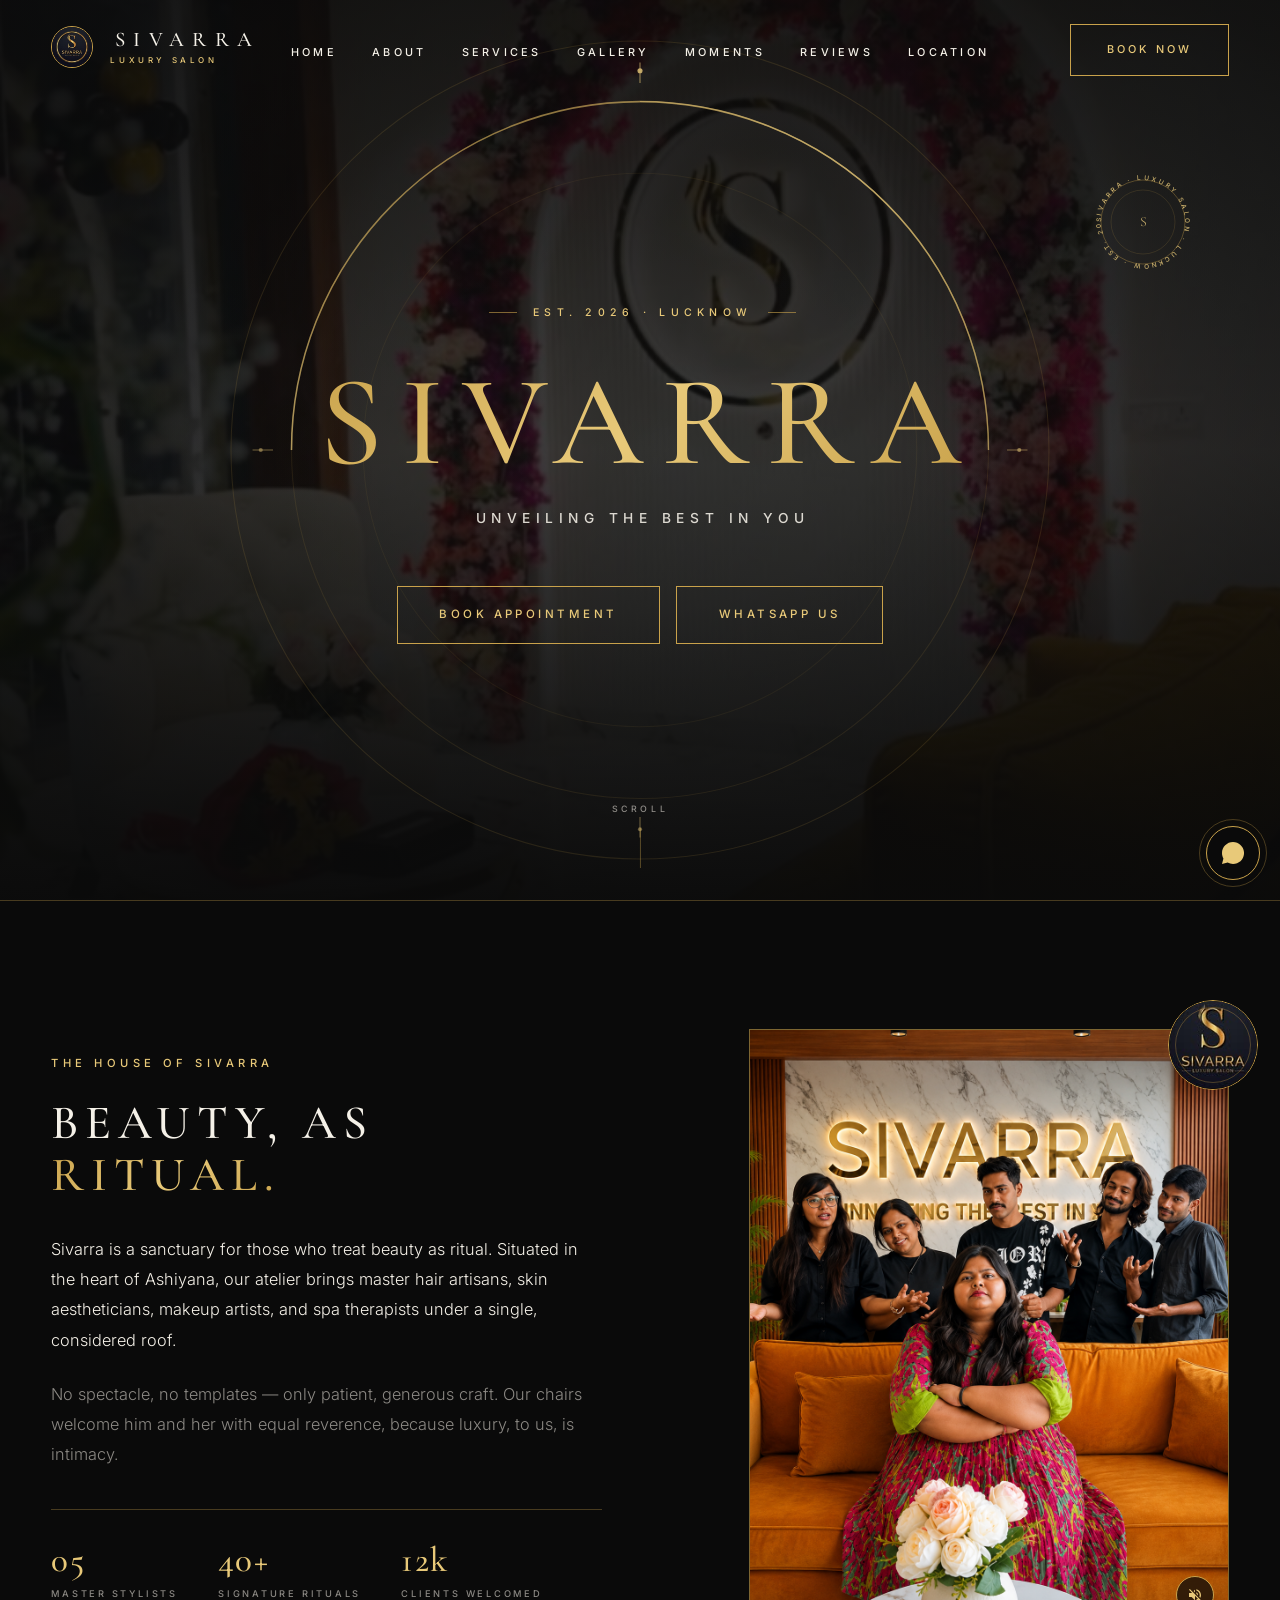
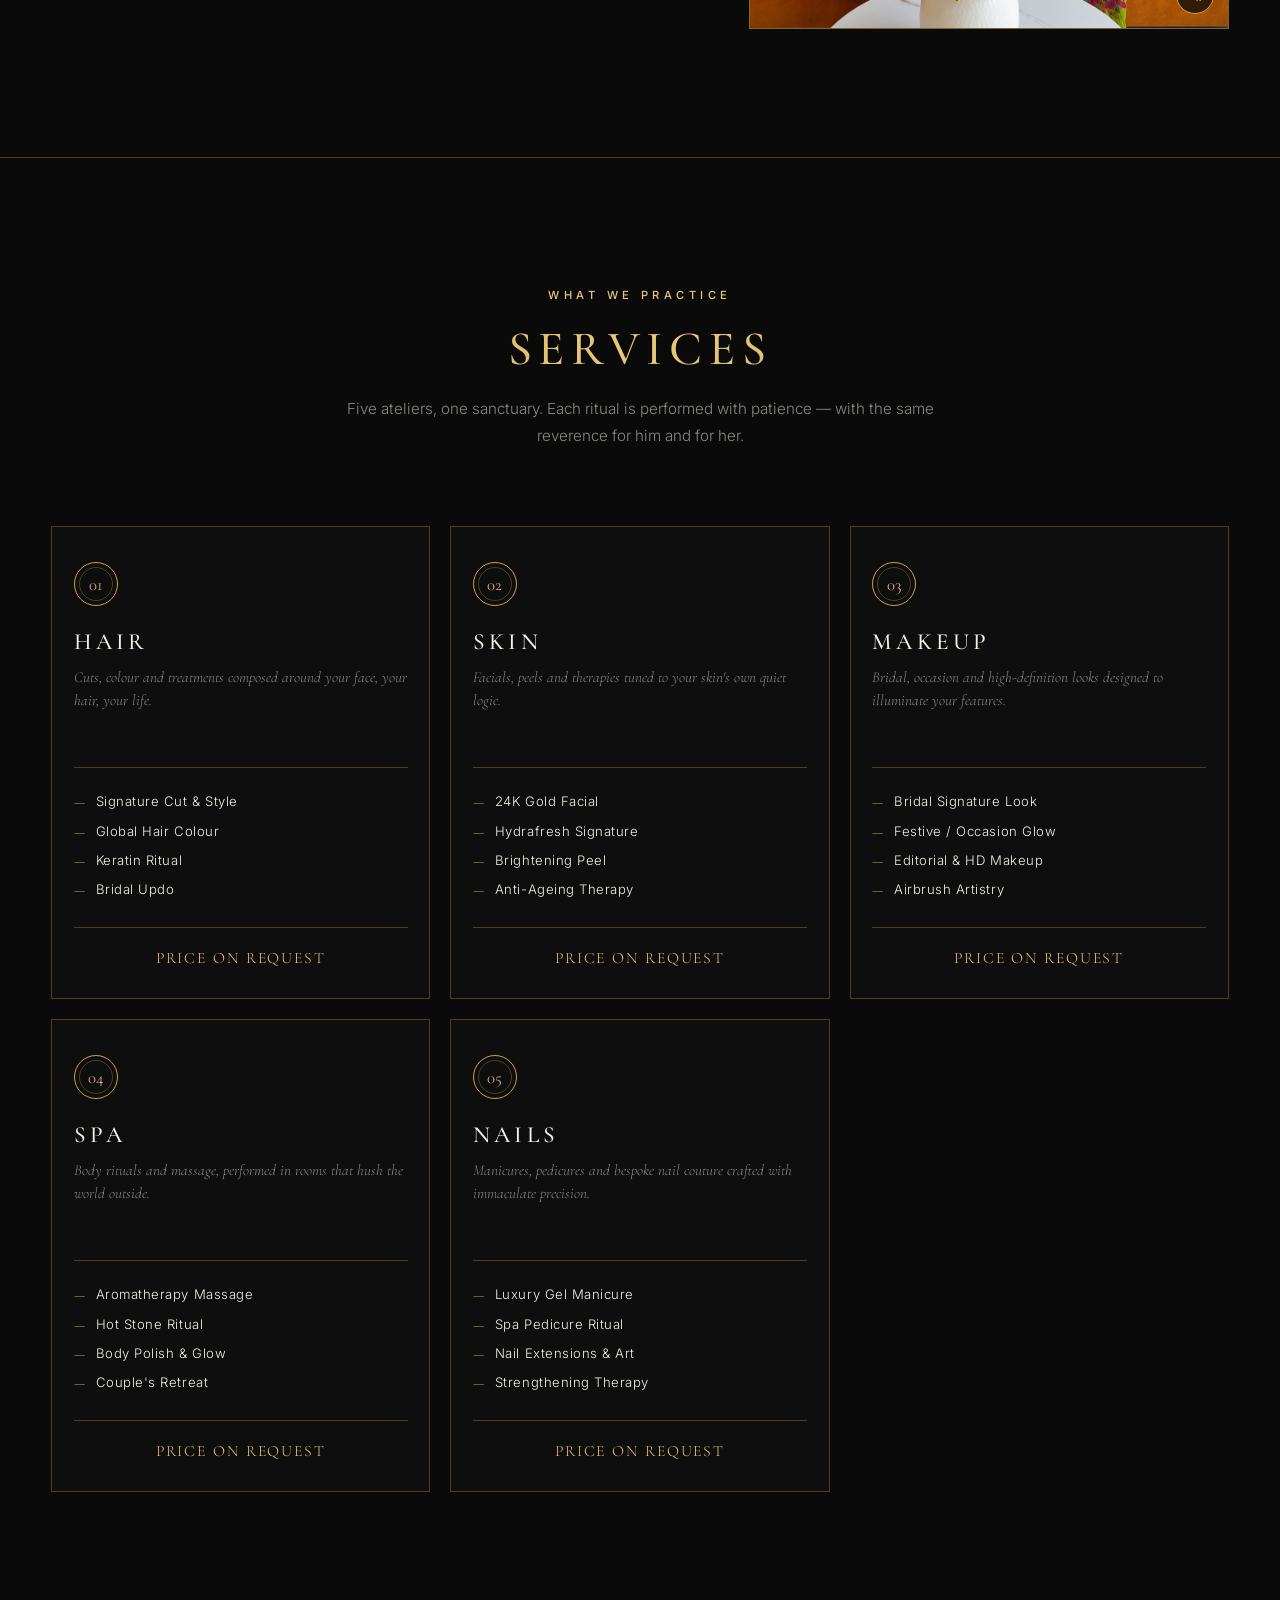
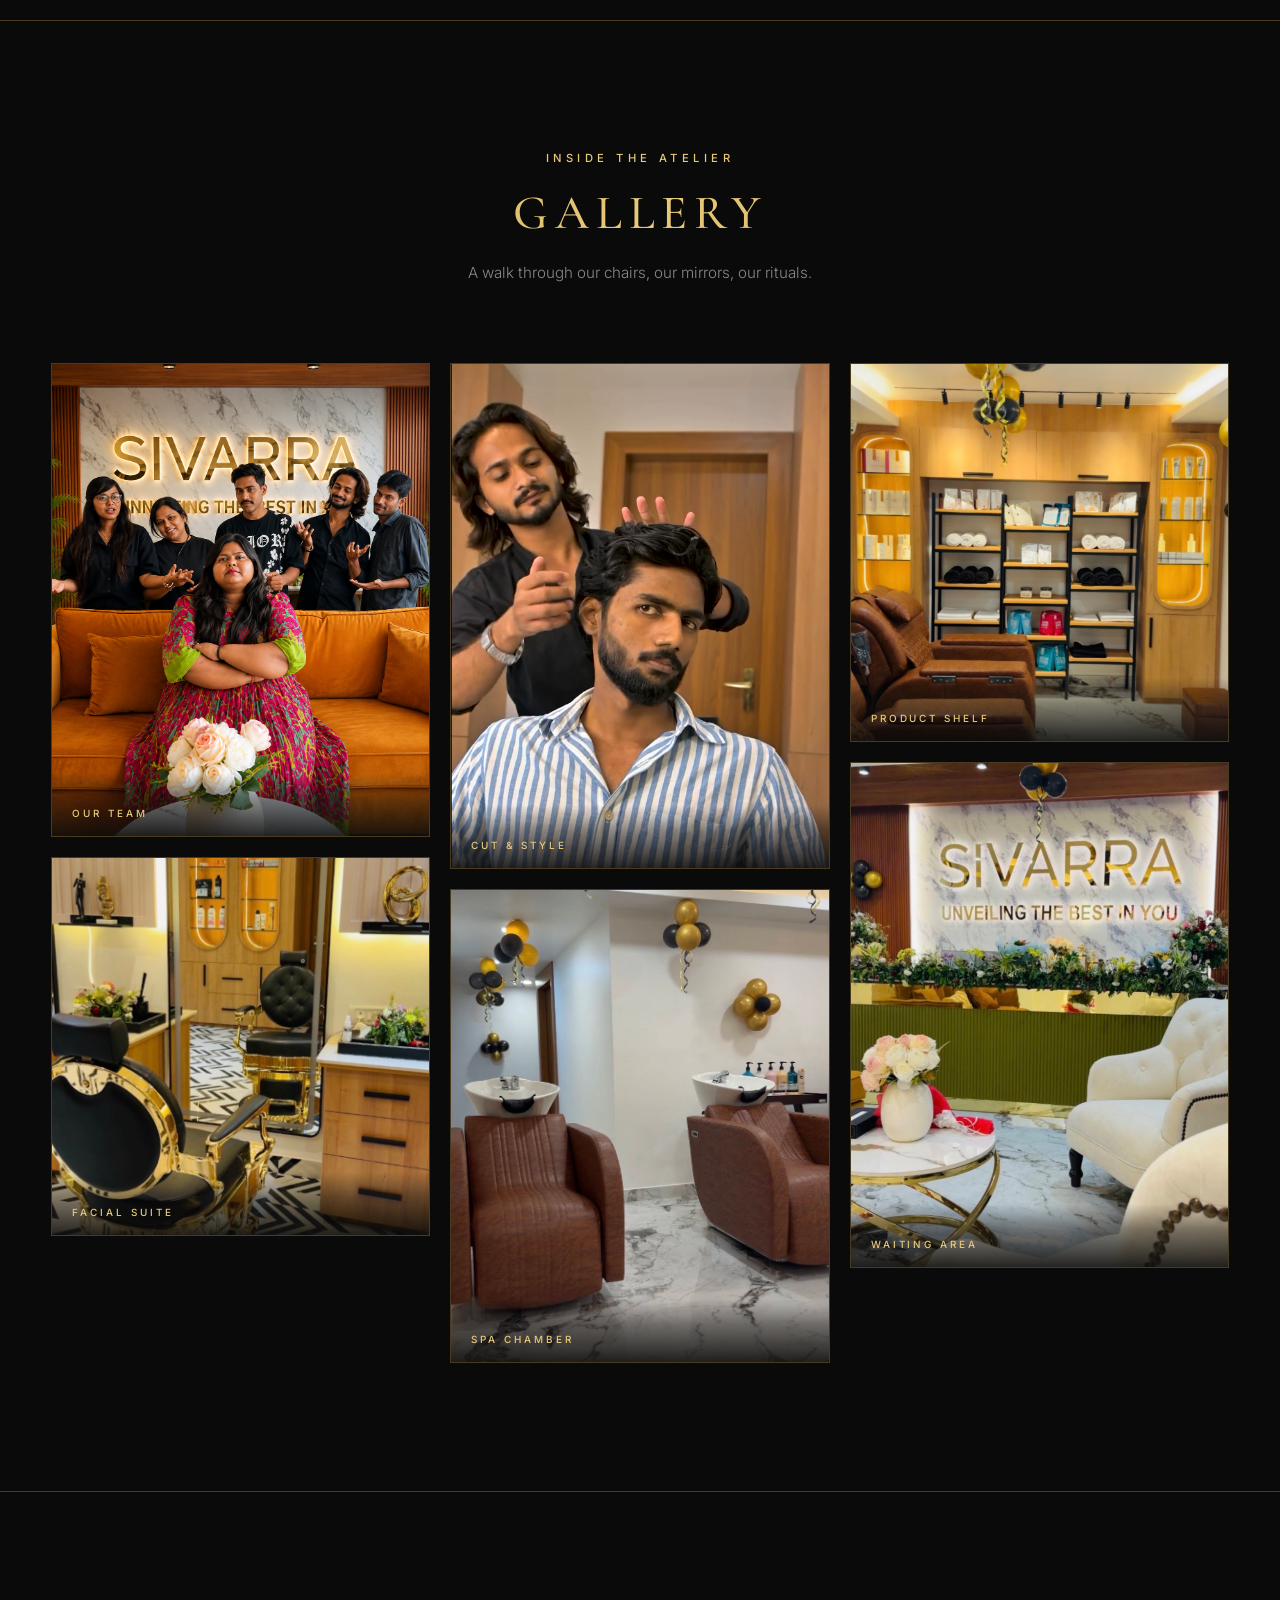
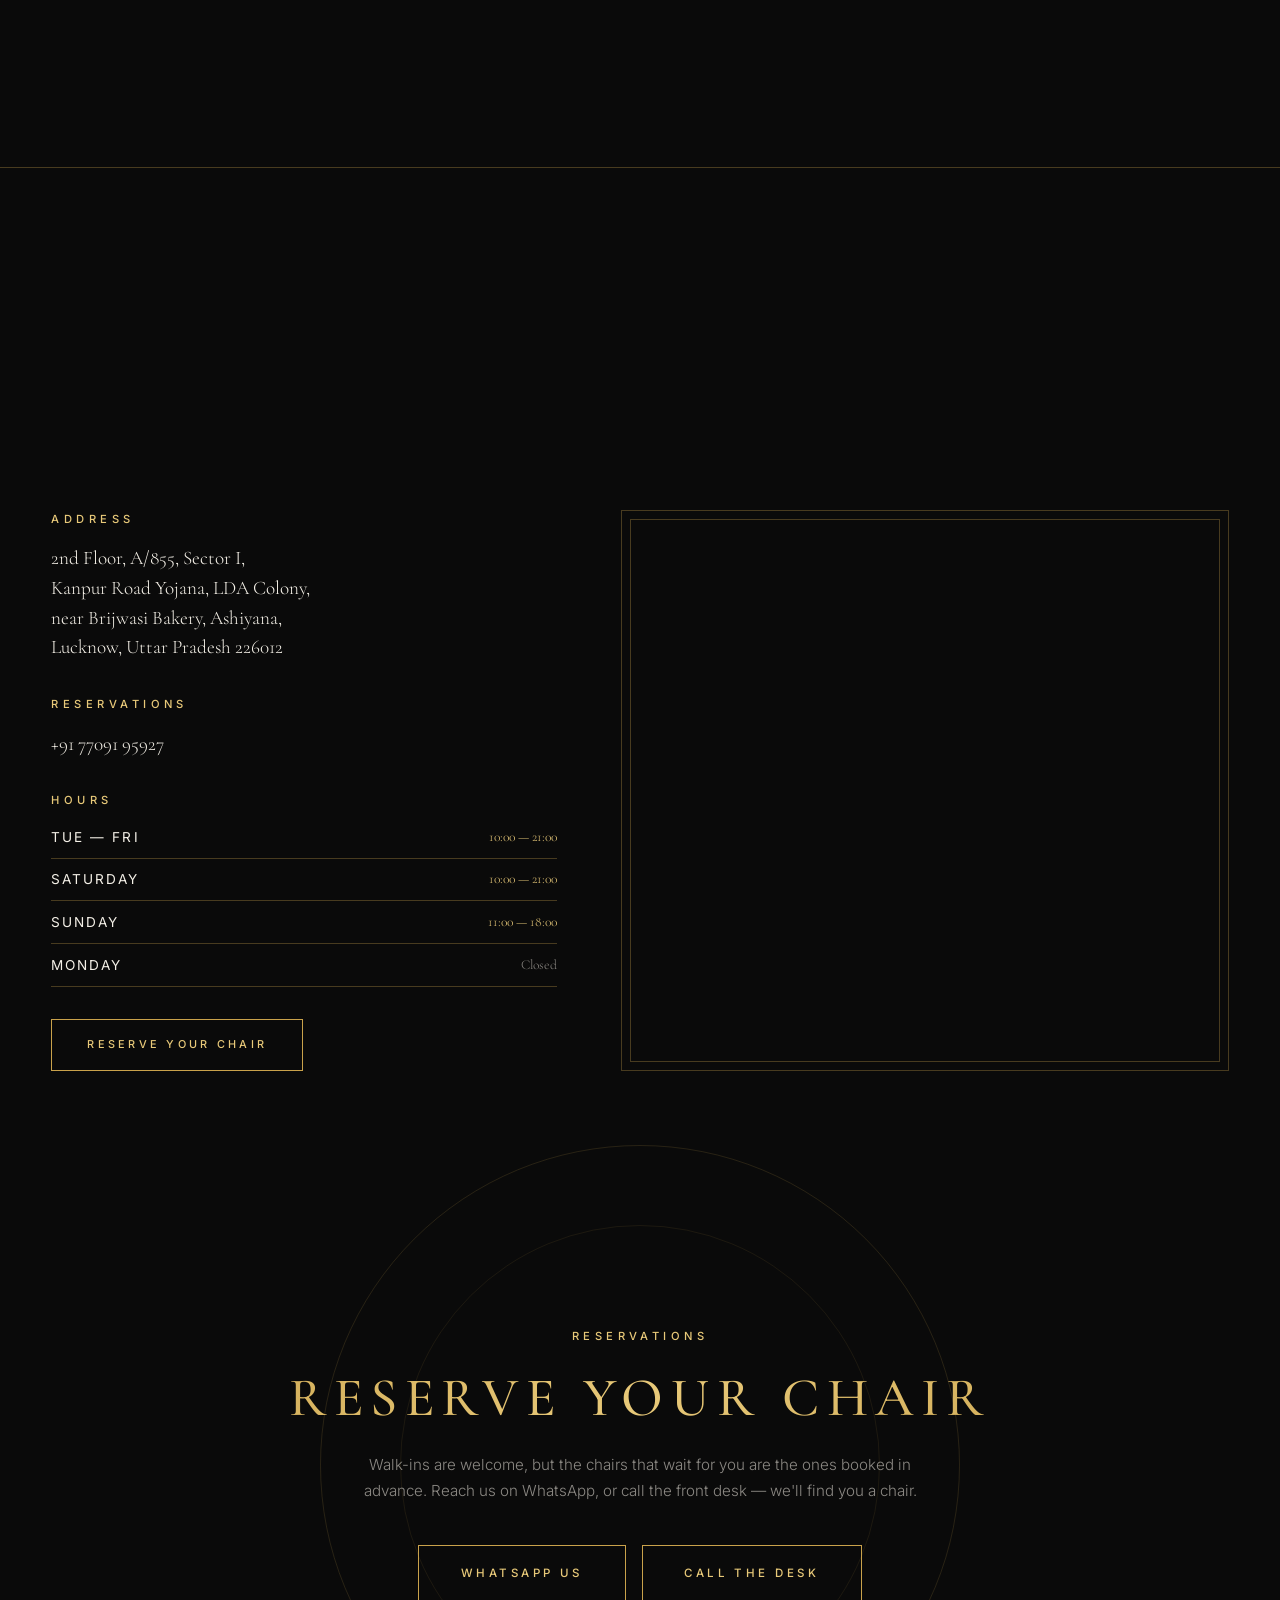
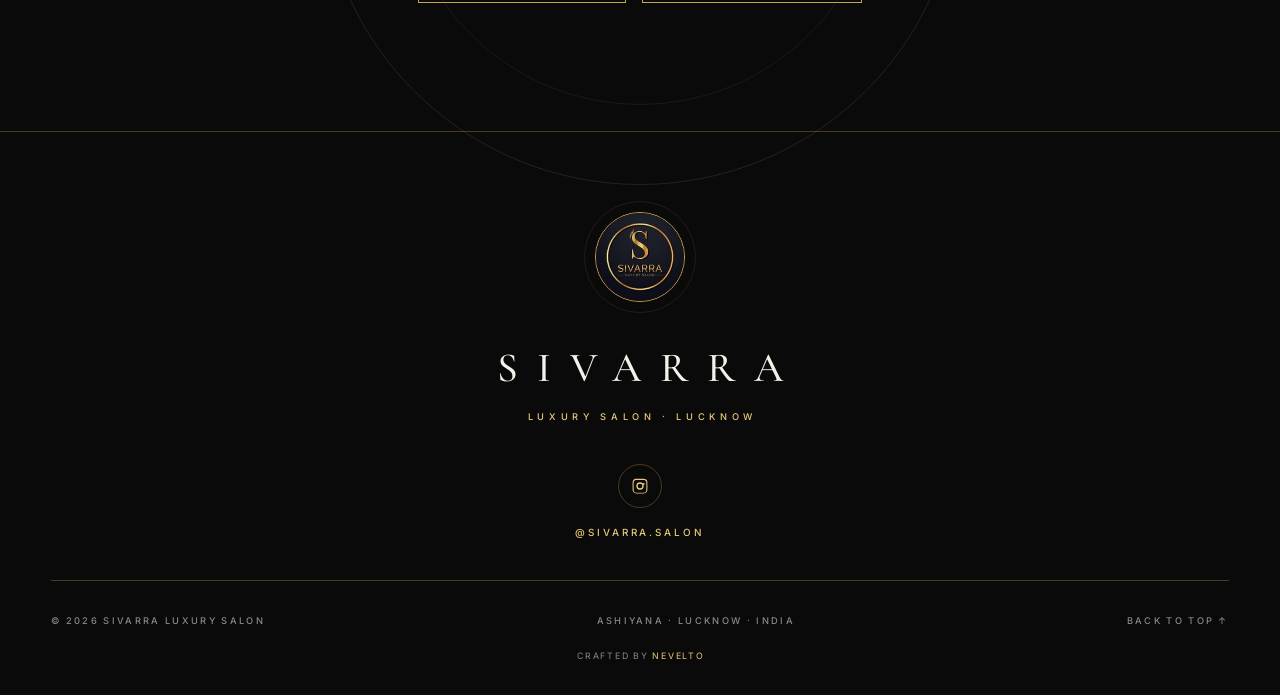
==== commit dbbc94e8: "Fix production deployment 404s: rename asset folders to lowercase in Git and standardize relative as" ====
--- a/index.html
+++ b/index.html
@@ -10,7 +10,7 @@
     <title>Sivarra · Luxury Unisex Salon · Lucknow</title>
 
     <!-- Favicon -->
-    <link rel="icon" type="image/jpeg" href="/assets/images/brand-logo.jpg">
+    <link rel="icon" type="image/jpeg" href="assets/images/brand-logo.jpg">
 
     <!-- Fonts: Cormorant Garamond for serif headings, Inter for tracked-caps labels -->
     <link rel="preconnect" href="https://fonts.googleapis.com">
@@ -20,10 +20,10 @@
         rel="stylesheet">
 
     <!-- Stylesheets — loaded in cascade order -->
-    <link rel="stylesheet" href="/css/base.css">
-    <link rel="stylesheet" href="/css/layout.css">
-    <link rel="stylesheet" href="/css/components.css">
-    <link rel="stylesheet" href="/css/animations.css">
+    <link rel="stylesheet" href="css/base.css">
+    <link rel="stylesheet" href="css/layout.css">
+    <link rel="stylesheet" href="css/components.css">
+    <link rel="stylesheet" href="css/animations.css">
 </head>
 
 <body>
@@ -35,7 +35,7 @@
         <div class="container nav-inner">
             <div class="nav-left">
                 <a href="#home" class="logo" aria-label="Sivarra — Luxury Salon, Lucknow">
-                    <span class="logo-mark"><img src="/assets/images/brand-logo.jpg" alt="Sivarra Luxury Salon logo"></span>
+                    <span class="logo-mark"><img src="assets/images/brand-logo.jpg" alt="Sivarra Luxury Salon logo"></span>
                     <span class="logo-text">
                         <span class="logo-word">Sivarra</span>
                         <span class="logo-tag">Luxury Salon</span>
@@ -69,7 +69,7 @@
        ============================================================ -->
     <section class="hero" id="home">
         <div class="hero-bg">
-            <img class="hero-image" src="/assets/images/hero-interior.jpg" alt="Sivarra salon interior" />
+            <img class="hero-image" src="assets/images/hero-interior.jpg" alt="Sivarra salon interior" />
             <div class="hero-overlay"></div>
         </div>
 
@@ -167,7 +167,7 @@
 
                 <div class="about-image reveal d1">
                     <div class="about-video-wrap">
-                        <video id="aboutVideo" src="/assets/videos/about-owner.mp4" autoplay muted loop playsinline poster="/assets/images/our-team.png"></video>
+                        <video id="aboutVideo" src="assets/videos/about-owner.mp4" autoplay muted loop playsinline poster="assets/images/our-team.png"></video>
                         <button class="about-mute-btn" id="aboutMuteBtn" aria-label="Unmute video" title="Toggle sound">
                             <!-- Muted icon (default) -->
                             <svg class="icon-muted" viewBox="0 0 24 24" aria-hidden="true">
@@ -180,7 +180,7 @@
                         </button>
                     </div>
                     <div class="ring-deco">
-                        <img src="/assets/images/brand-logo.jpg" alt="Sivarra logo" class="ring-deco-img">
+                        <img src="assets/images/brand-logo.jpg" alt="Sivarra logo" class="ring-deco-img">
                     </div>
                 </div>
             </div>
@@ -310,7 +310,7 @@
                 <figure class="gallery-item">
                     <span class="corner tl"></span><span class="corner tr"></span><span class="corner bl"></span><span
                         class="corner br"></span>
-                    <img src="/assets/images/gallery/our-team.jpg" alt="Our Team" loading="lazy">
+                    <img src="assets/images/gallery/our-team.jpg" alt="Our Team" loading="lazy">
                     <div class="overlay"></div>
                     <span class="gallery-caption">Our Team</span>
                 </figure>
@@ -319,7 +319,7 @@
                 <figure class="gallery-item">
                     <span class="corner tl"></span><span class="corner tr"></span><span class="corner bl"></span><span
                         class="corner br"></span>
-                    <img src="/assets/images/gallery/facial-suite.jpg" alt="Facial Suite" loading="lazy">
+                    <img src="assets/images/gallery/facial-suite.jpg" alt="Facial Suite" loading="lazy">
                     <div class="overlay"></div>
                     <span class="gallery-caption">Facial Suite</span>
                 </figure>
@@ -328,7 +328,7 @@
                 <figure class="gallery-item">
                     <span class="corner tl"></span><span class="corner tr"></span><span class="corner bl"></span><span
                         class="corner br"></span>
-                    <img src="/assets/images/gallery/cut-and-style.jpg" alt="Cut & Style" loading="lazy">
+                    <img src="assets/images/gallery/cut-and-style.jpg" alt="Cut & Style" loading="lazy">
                     <div class="overlay"></div>
                     <span class="gallery-caption">Cut &amp; Style</span>
                 </figure>
@@ -337,7 +337,7 @@
                 <figure class="gallery-item">
                     <span class="corner tl"></span><span class="corner tr"></span><span class="corner bl"></span><span
                         class="corner br"></span>
-                    <img src="/assets/images/gallery/spa-chamber.jpg" alt="Spa Chamber" loading="lazy">
+                    <img src="assets/images/gallery/spa-chamber.jpg" alt="Spa Chamber" loading="lazy">
                     <div class="overlay"></div>
                     <span class="gallery-caption">Spa Chamber</span>
                 </figure>
@@ -346,7 +346,7 @@
                 <figure class="gallery-item">
                     <span class="corner tl"></span><span class="corner tr"></span><span class="corner bl"></span><span
                         class="corner br"></span>
-                    <img src="/assets/images/gallery/product-shelf.jpg" alt="Product Shelf" loading="lazy">
+                    <img src="assets/images/gallery/product-shelf.jpg" alt="Product Shelf" loading="lazy">
                     <div class="overlay"></div>
                     <span class="gallery-caption">Product Shelf</span>
                 </figure>
@@ -355,7 +355,7 @@
                 <figure class="gallery-item">
                     <span class="corner tl"></span><span class="corner tr"></span><span class="corner bl"></span><span
                         class="corner br"></span>
-                    <img src="/assets/images/gallery/waiting-area.jpg" alt="Waiting Area" loading="lazy">
+                    <img src="assets/images/gallery/waiting-area.jpg" alt="Waiting Area" loading="lazy">
                     <div class="overlay"></div>
                     <span class="gallery-caption">Waiting Area</span>
                 </figure>
@@ -381,7 +381,7 @@
                 <div class="reels-strip" id="momentsStrip">
                     <!-- 1. Moment 01 -->
                     <article class="reel-card">
-                        <video src="/assets/videos/moments/episode-01.mp4" muted loop playsinline></video>
+                        <video src="assets/videos/moments/episode-01.mp4" muted loop playsinline></video>
                         <span class="reel-caption">Moment · 01</span>
                         <button class="play-icon" aria-label="Tap to unmute">
                             <svg viewBox="0 0 24 24">
@@ -392,7 +392,7 @@
 
                     <!-- 3. Moment 02 -->
                     <article class="reel-card">
-                        <video src="/assets/videos/moments/episode-02.mp4" muted loop playsinline></video>
+                        <video src="assets/videos/moments/episode-02.mp4" muted loop playsinline></video>
                         <span class="reel-caption">Moment · 02</span>
                         <button class="play-icon" aria-label="Tap to unmute">
                             <svg viewBox="0 0 24 24">
@@ -403,7 +403,7 @@
 
                     <!-- 4. Moment 03 -->
                     <article class="reel-card">
-                        <video src="/assets/videos/moments/episode-03.mp4" muted loop playsinline></video>
+                        <video src="assets/videos/moments/episode-03.mp4" muted loop playsinline></video>
                         <span class="reel-caption">Moment · 03</span>
                         <button class="play-icon" aria-label="Tap to unmute">
                             <svg viewBox="0 0 24 24">
@@ -414,7 +414,7 @@
 
                     <!-- 5. Moment 04 -->
                     <article class="reel-card">
-                        <video src="/assets/videos/moments/episode-04.mp4" muted loop playsinline></video>
+                        <video src="assets/videos/moments/episode-04.mp4" muted loop playsinline></video>
                         <span class="reel-caption">Moment · 04</span>
                         <button class="play-icon" aria-label="Tap to unmute">
                             <svg viewBox="0 0 24 24">
@@ -425,7 +425,7 @@
 
                     <!-- 6. Moment 05 -->
                     <article class="reel-card">
-                        <video src="/assets/videos/moments/episode-05.mp4" muted loop playsinline></video>
+                        <video src="assets/videos/moments/episode-05.mp4" muted loop playsinline></video>
                         <span class="reel-caption">Moment · 05</span>
                         <button class="play-icon" aria-label="Tap to unmute">
                             <svg viewBox="0 0 24 24">
@@ -436,7 +436,7 @@
 
                     <!-- 7. Moment 06 -->
                     <article class="reel-card">
-                        <video src="/assets/videos/moments/episode-06.mp4" muted loop playsinline></video>
+                        <video src="assets/videos/moments/episode-06.mp4" muted loop playsinline></video>
                         <span class="reel-caption">Moment · 06</span>
                         <button class="play-icon" aria-label="Tap to unmute">
                             <svg viewBox="0 0 24 24">
@@ -447,7 +447,7 @@
 
                     <!-- 8. Moment 07 -->
                     <article class="reel-card">
-                        <video src="/assets/videos/moments/episode-07.mp4" muted loop playsinline></video>
+                        <video src="assets/videos/moments/episode-07.mp4" muted loop playsinline></video>
                         <span class="reel-caption">Moment · 07</span>
                         <button class="play-icon" aria-label="Tap to unmute">
                             <svg viewBox="0 0 24 24">
@@ -458,7 +458,7 @@
 
                     <!-- 9. Moment 08 -->
                     <article class="reel-card">
-                        <video src="/assets/videos/moments/episode-08.mp4" muted loop playsinline></video>
+                        <video src="assets/videos/moments/episode-08.mp4" muted loop playsinline></video>
                         <span class="reel-caption">Moment · 08</span>
                         <button class="play-icon" aria-label="Tap to unmute">
                             <svg viewBox="0 0 24 24">
@@ -469,7 +469,7 @@
 
                     <!-- 10. Moment 09 -->
                     <article class="reel-card">
-                        <video src="/assets/videos/moments/episode-09.mp4" muted loop playsinline></video>
+                        <video src="assets/videos/moments/episode-09.mp4" muted loop playsinline></video>
                         <span class="reel-caption">Moment · 09</span>
                         <button class="play-icon" aria-label="Tap to unmute">
                             <svg viewBox="0 0 24 24">
@@ -480,7 +480,7 @@
 
                     <!-- 11. Moment 10 -->
                     <article class="reel-card">
-                        <video src="/assets/videos/moments/episode-10.mp4" muted loop playsinline></video>
+                        <video src="assets/videos/moments/episode-10.mp4" muted loop playsinline></video>
                         <span class="reel-caption">Moment · 10</span>
                         <button class="play-icon" aria-label="Tap to unmute">
                             <svg viewBox="0 0 24 24">
@@ -652,7 +652,7 @@
        ============================================================ -->
     <footer class="footer">
         <div class="container">
-            <div class="footer-mono reveal"><img src="/assets/images/brand-logo.jpg" alt="Sivarra Luxury Salon logo"></div>
+            <div class="footer-mono reveal"><img src="assets/images/brand-logo.jpg" alt="Sivarra Luxury Salon logo"></div>
             <div class="footer-word reveal d1">Sivarra</div>
             <div class="footer-tag reveal d2">Luxury Salon · Lucknow</div>
 
@@ -693,9 +693,9 @@
     </a>
 
     <!-- Scripts — loaded at end of body -->
-    <script src="/js/nav.js" defer></script>
-    <script src="/js/scroll-reveal.js" defer></script>
-    <script src="/js/reels.js" defer></script>
+    <script src="js/nav.js" defer></script>
+    <script src="js/scroll-reveal.js" defer></script>
+    <script src="js/reels.js" defer></script>
 </body>
 
 </html>
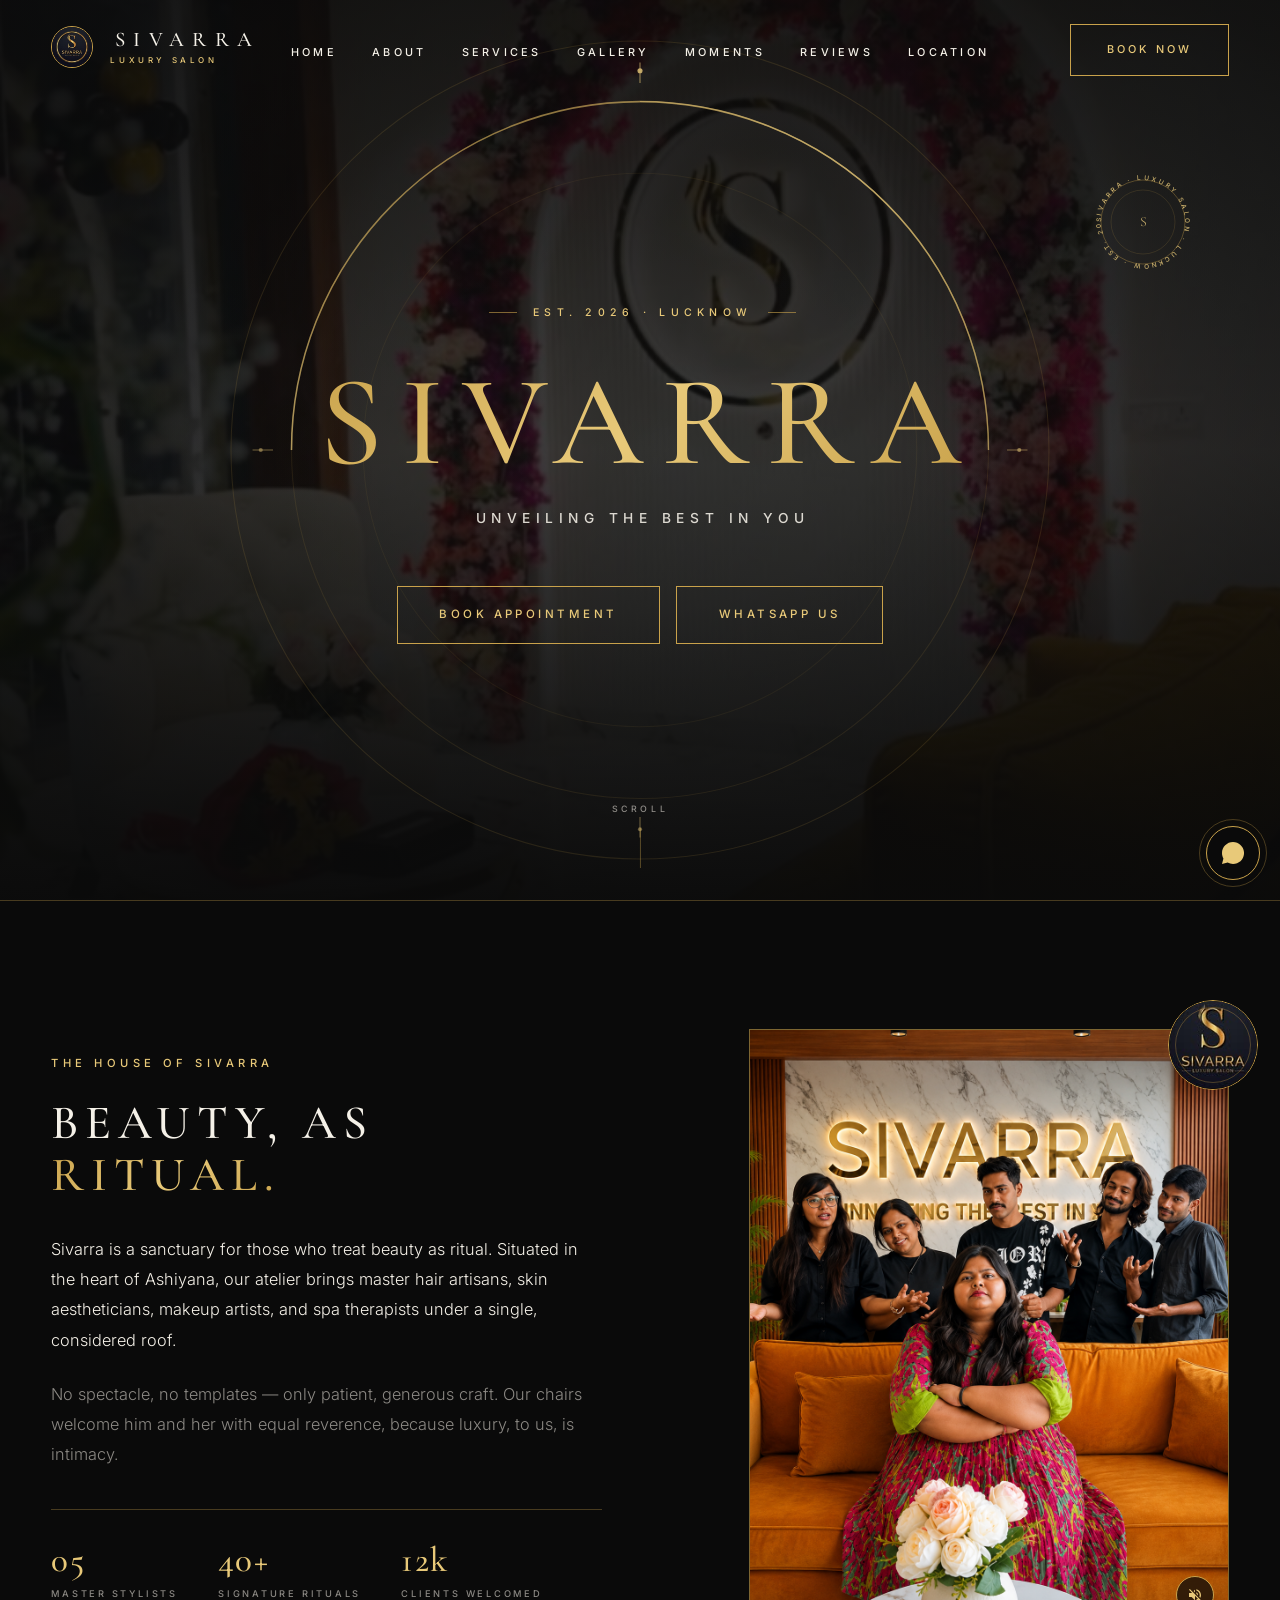
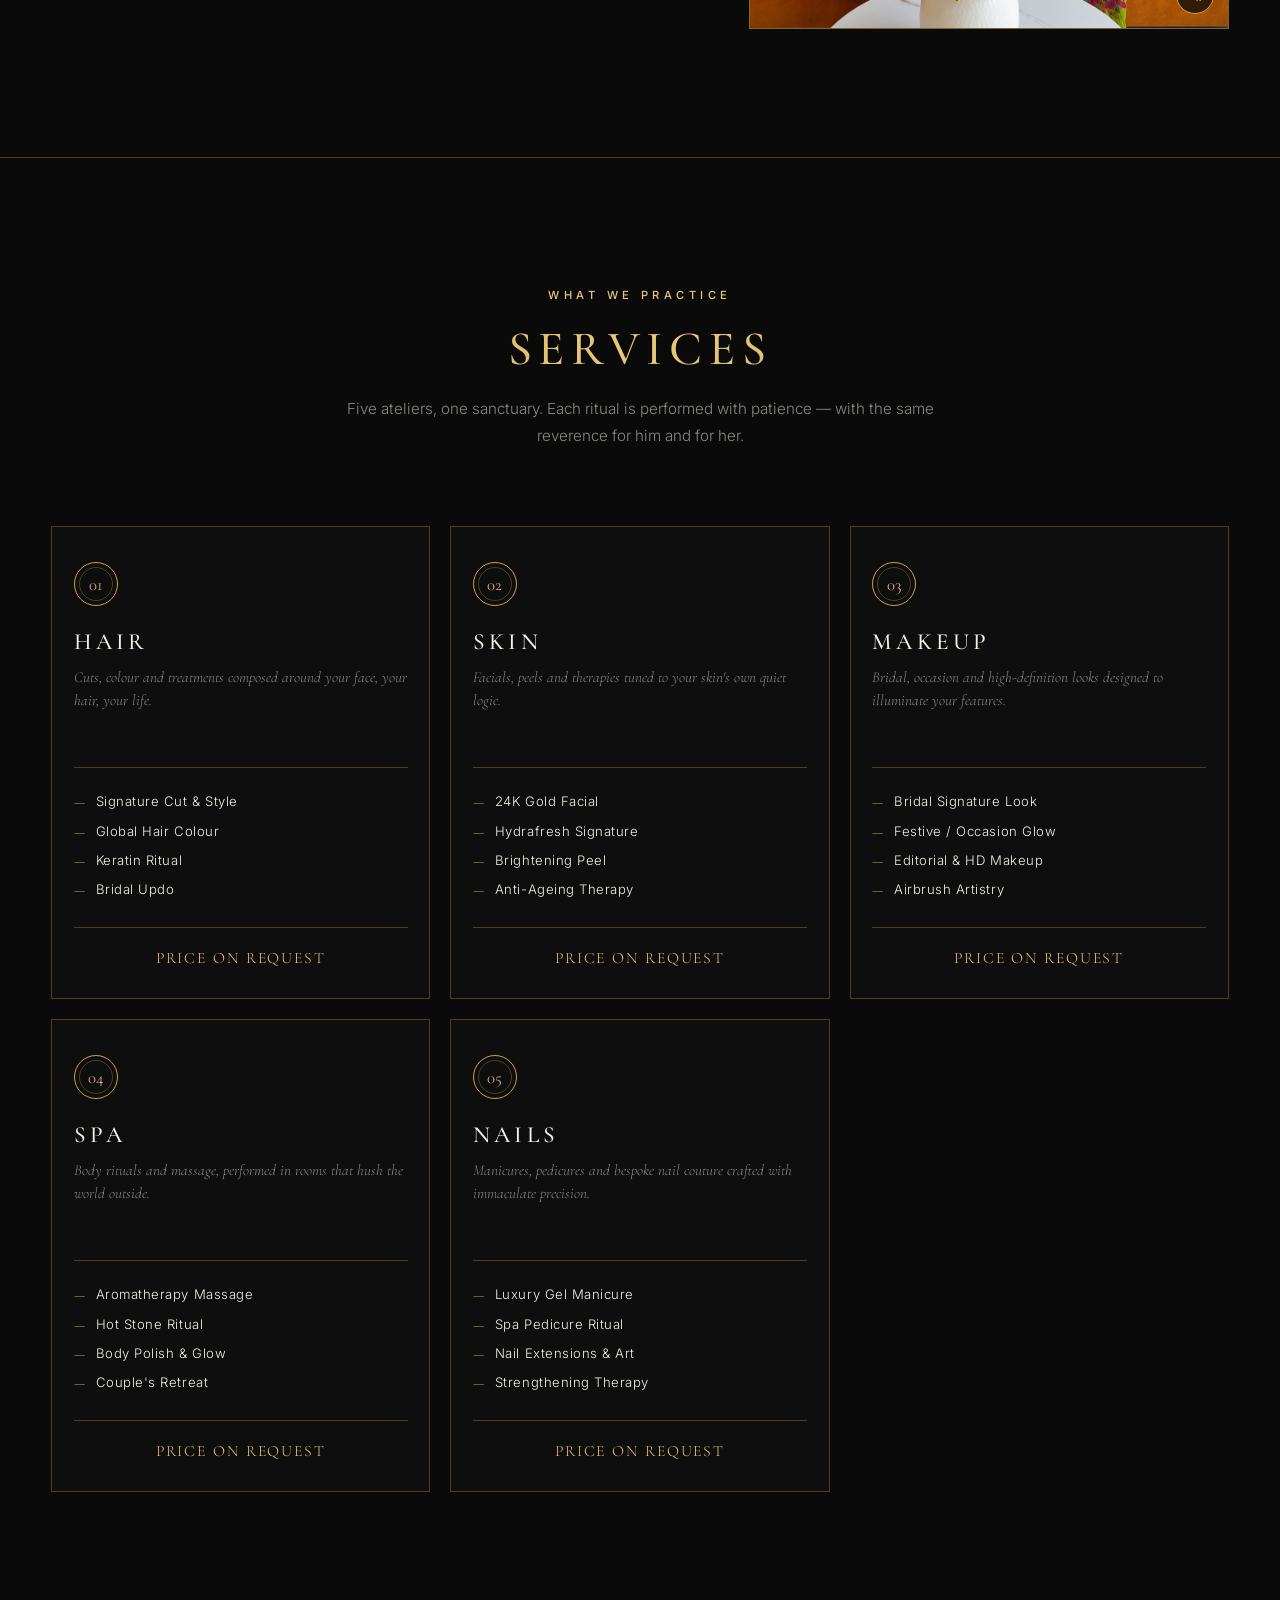
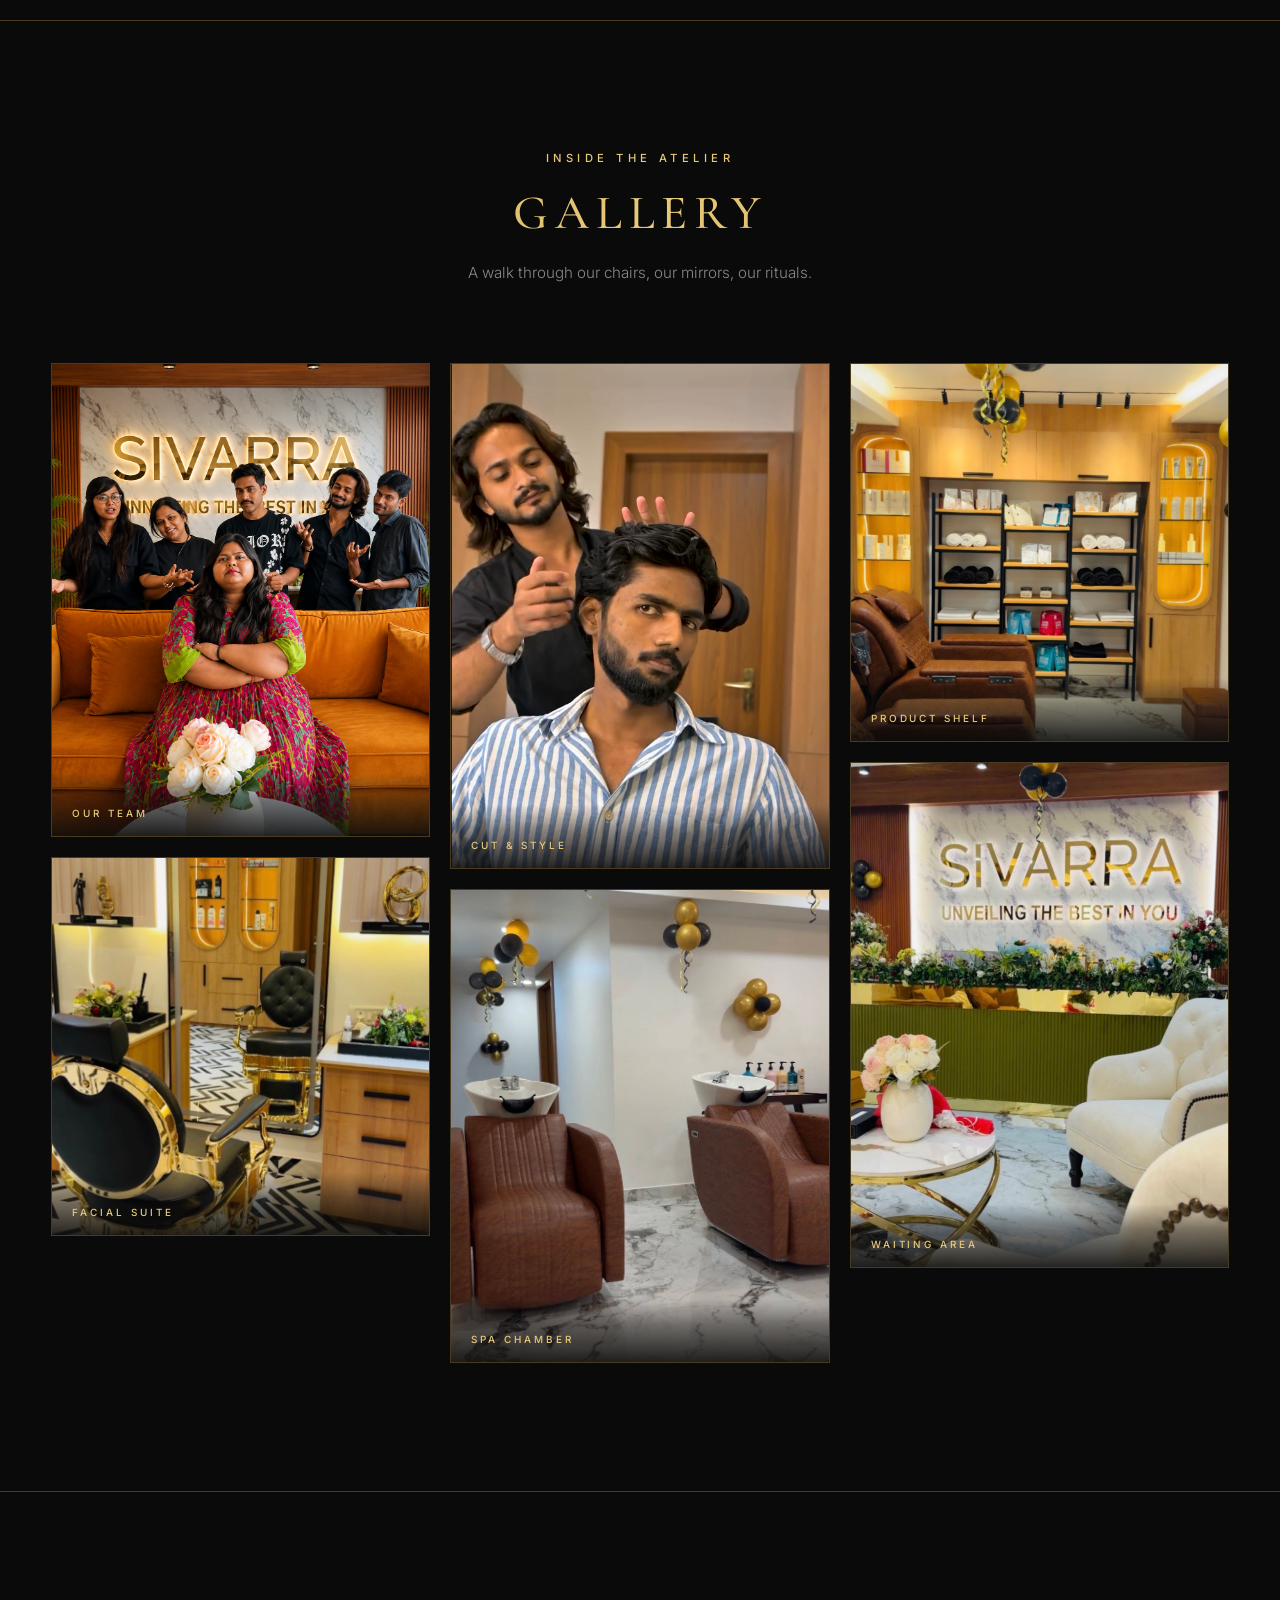
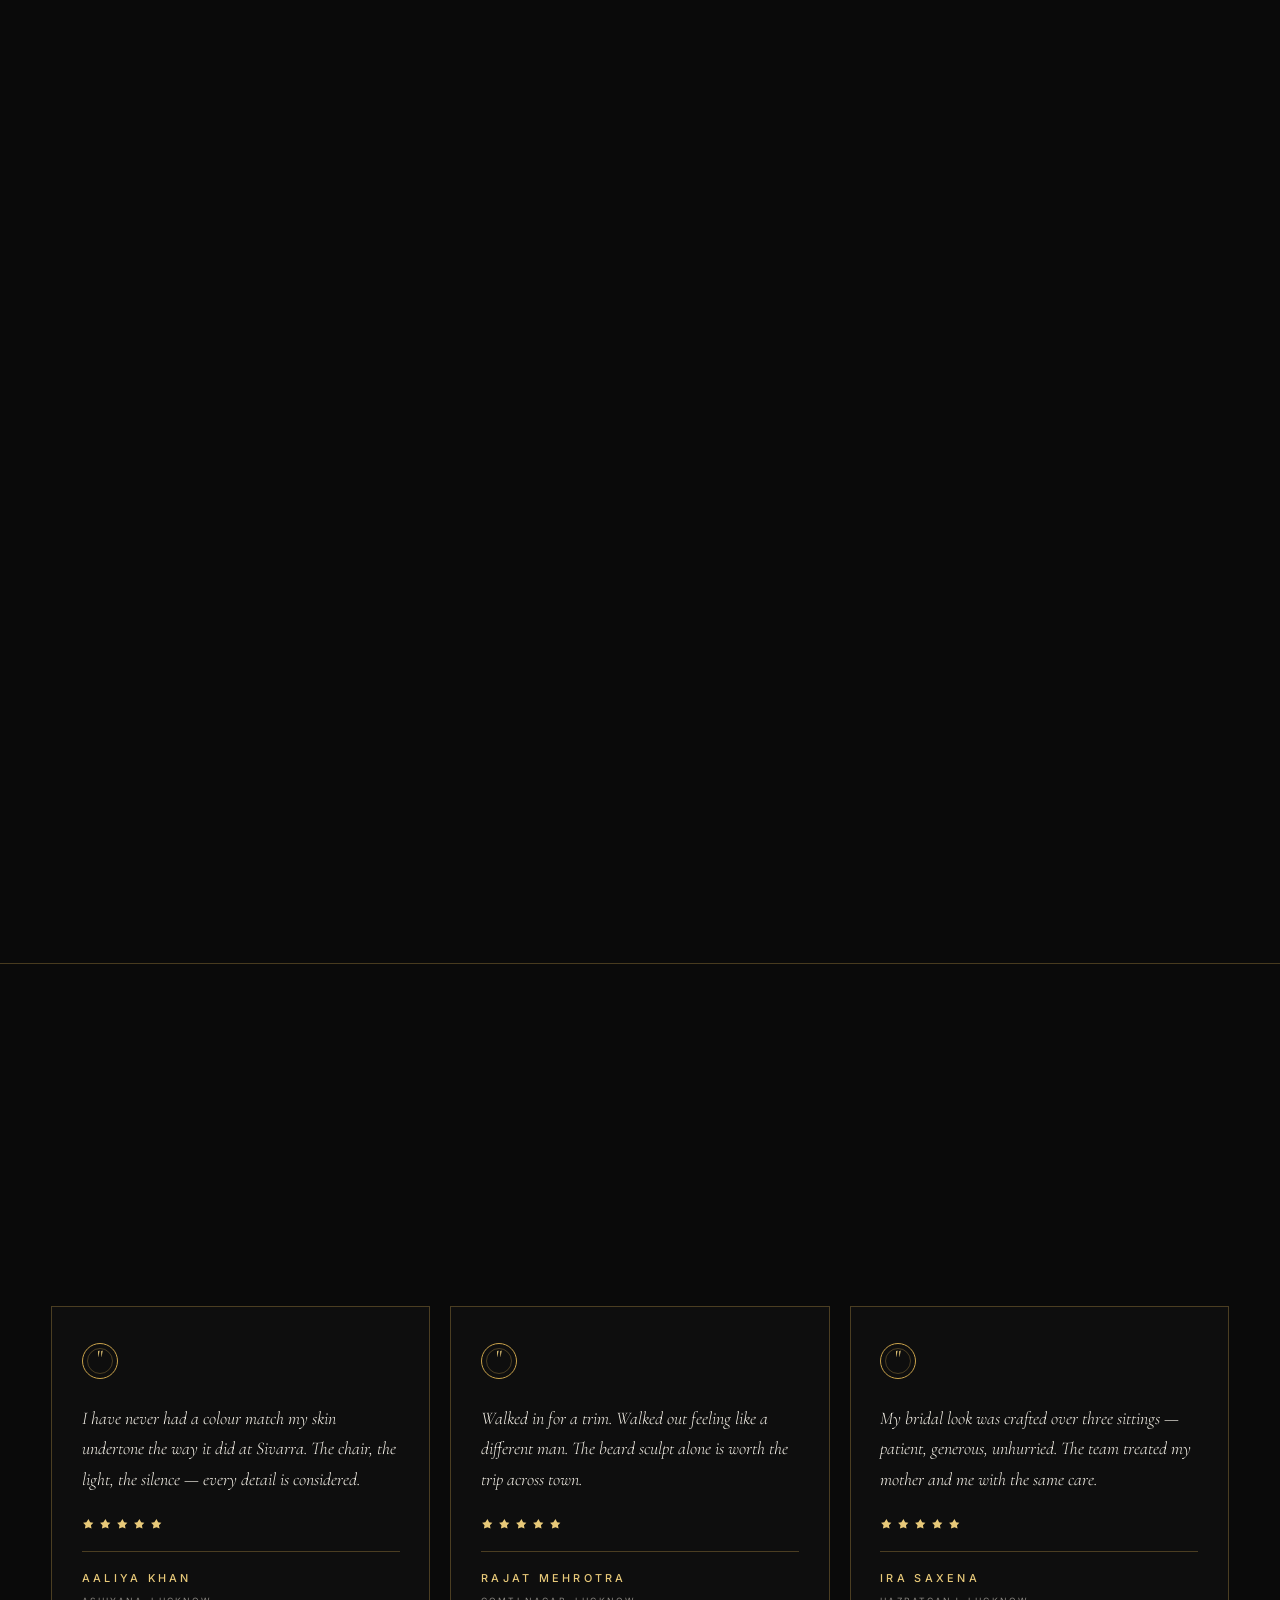
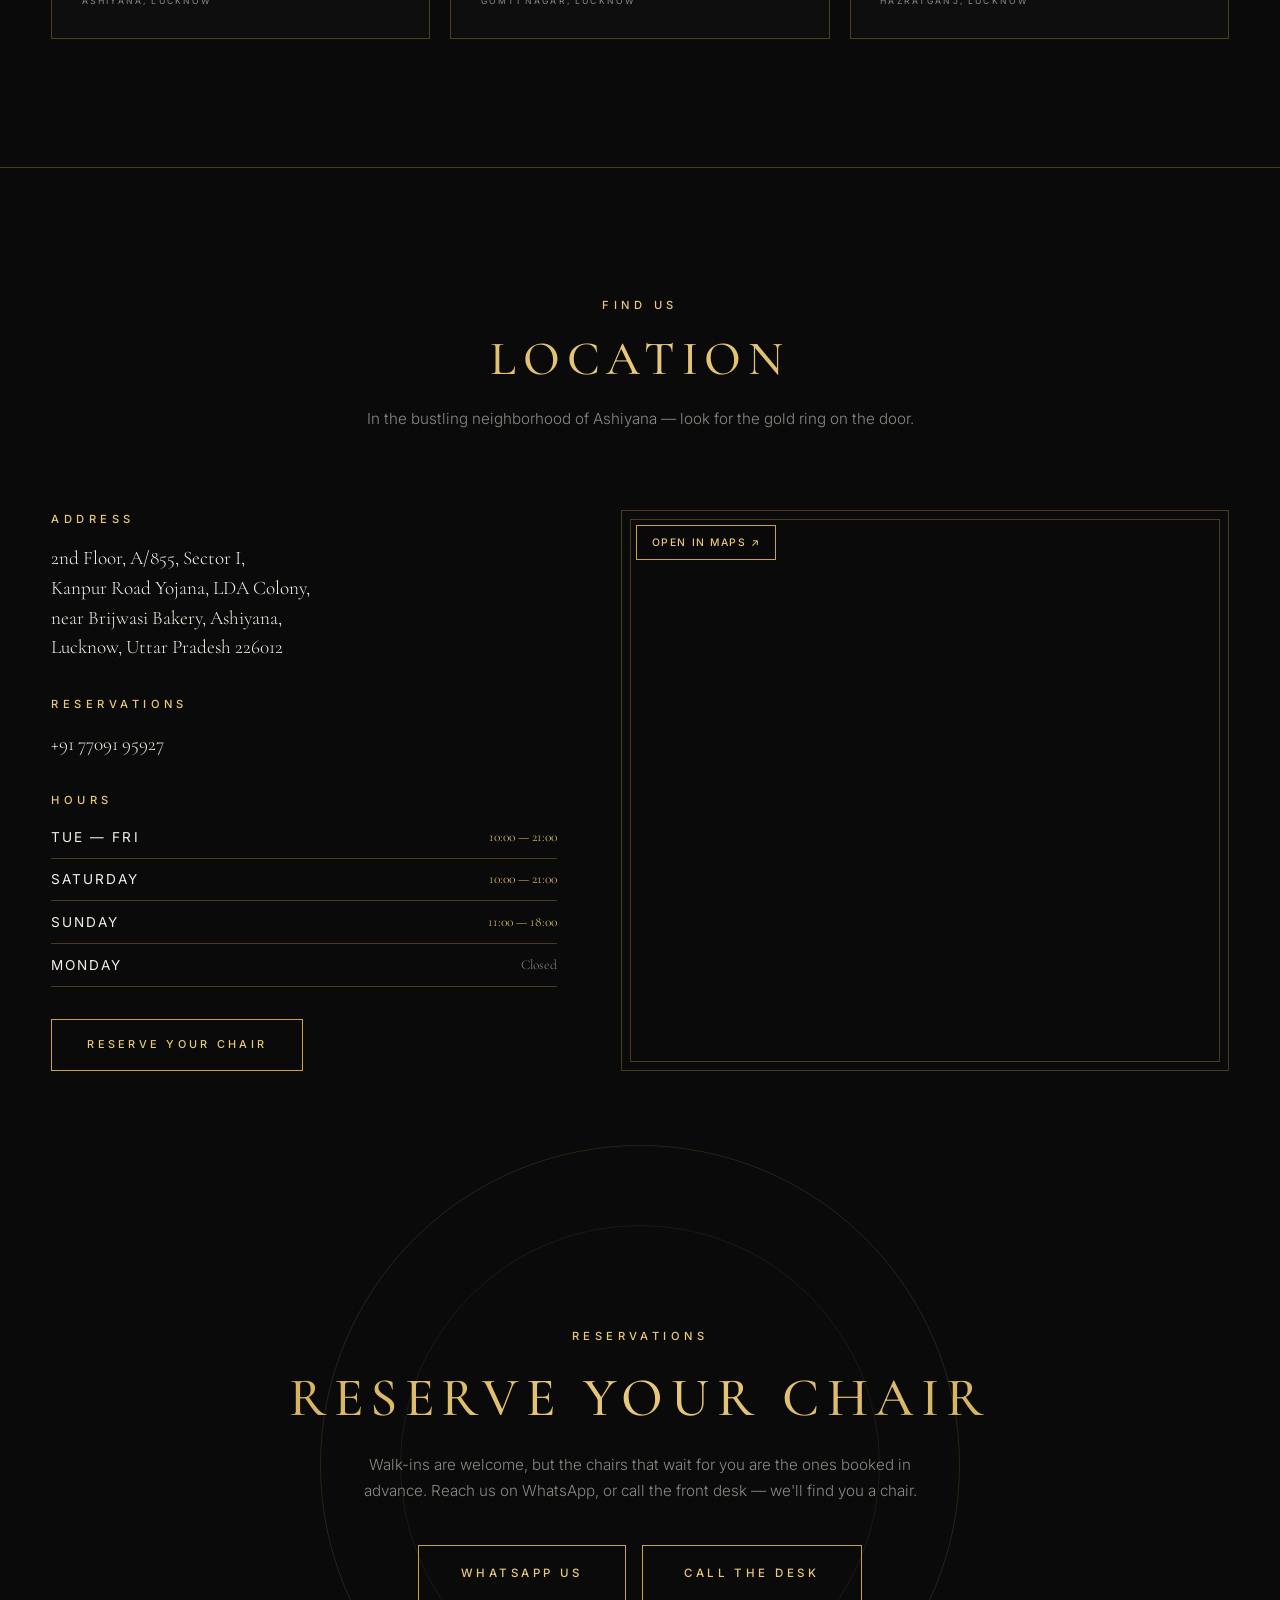
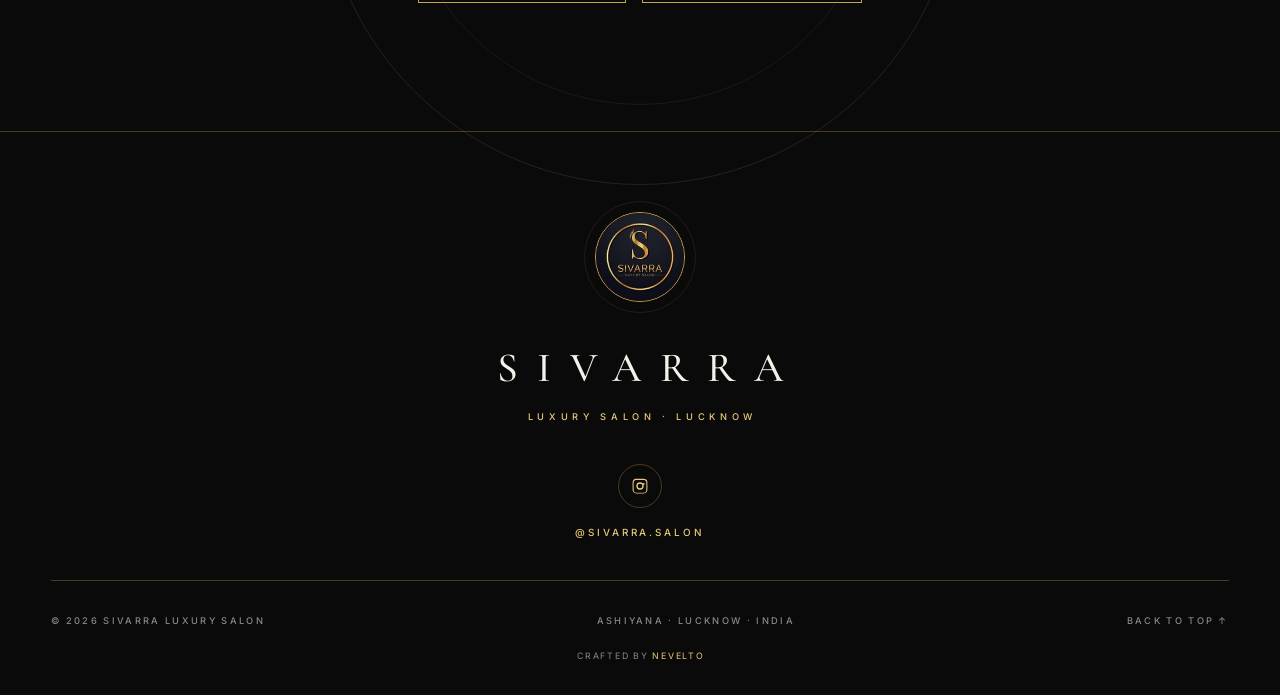
==== commit 5f99c789: "Add custom Open in Maps overlay link pointing directly to verified Google Maps listing" ====
--- a/index.html
+++ b/index.html
@@ -619,6 +619,9 @@
                 </div>
 
                 <div class="map-frame reveal d1">
+                    <a href="https://share.google/aV6i78nLsEclVEfTj" target="_blank" rel="noopener" class="map-open-link">
+                        Open in Maps ↗
+                    </a>
                     <!-- Google Maps embed for Ashiyana, Lucknow location. Dark-mode filtered via CSS. -->
                     <iframe title="Sivarra salon location in Ashiyana, Lucknow"
                         src="https://www.google.com/maps?q=2nd+Floor,+A/855,+Sector+I,+Kanpur+Road+Yojana,+LDA+Colony,+near+Brijwasi+Bakery,+Ashiyana,+Lucknow,+Uttar+Pradesh+226012&output=embed"
--- a/css/components.css
+++ b/css/components.css
@@ -852,6 +852,34 @@
     z-index: 2;
 }
 
+.map-open-link {
+    position: absolute;
+    top: 14px;
+    left: 14px;
+    z-index: 3;
+    background: rgba(10, 10, 10, 0.85);
+    backdrop-filter: blur(6px);
+    -webkit-backdrop-filter: blur(6px);
+    border: 1px solid var(--gold-1);
+    color: var(--gold-2);
+    font-family: var(--sans);
+    font-size: 0.65rem;
+    font-weight: 500;
+    letter-spacing: 0.15em;
+    text-transform: uppercase;
+    padding: 0.5rem 0.9rem;
+    display: inline-flex;
+    align-items: center;
+    gap: 0.35rem;
+    transition: background 0.3s ease, color 0.3s ease, border-color 0.3s ease;
+}
+
+.map-open-link:hover {
+    background: var(--gold-grad);
+    color: var(--black);
+    border-color: var(--gold-2);
+}
+
 .map-frame iframe {
     width: 100%;
     height: 100%;
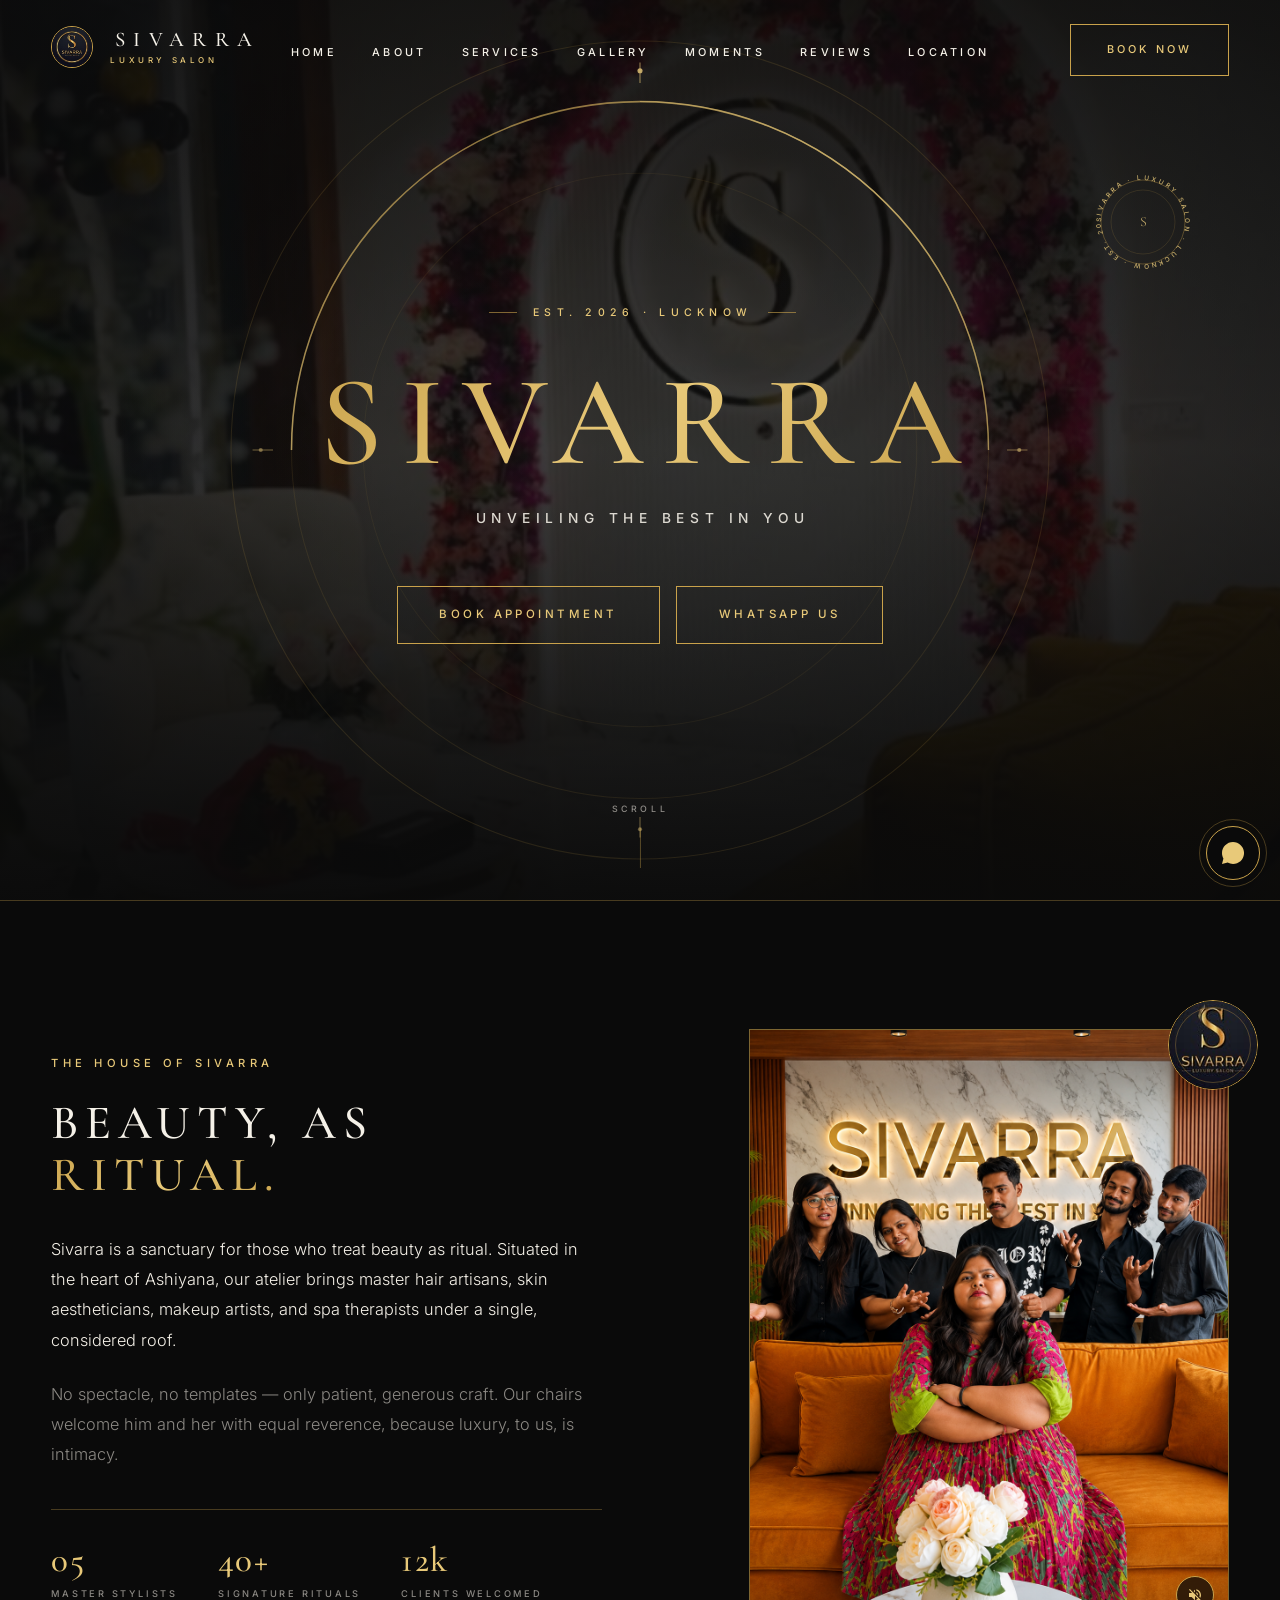
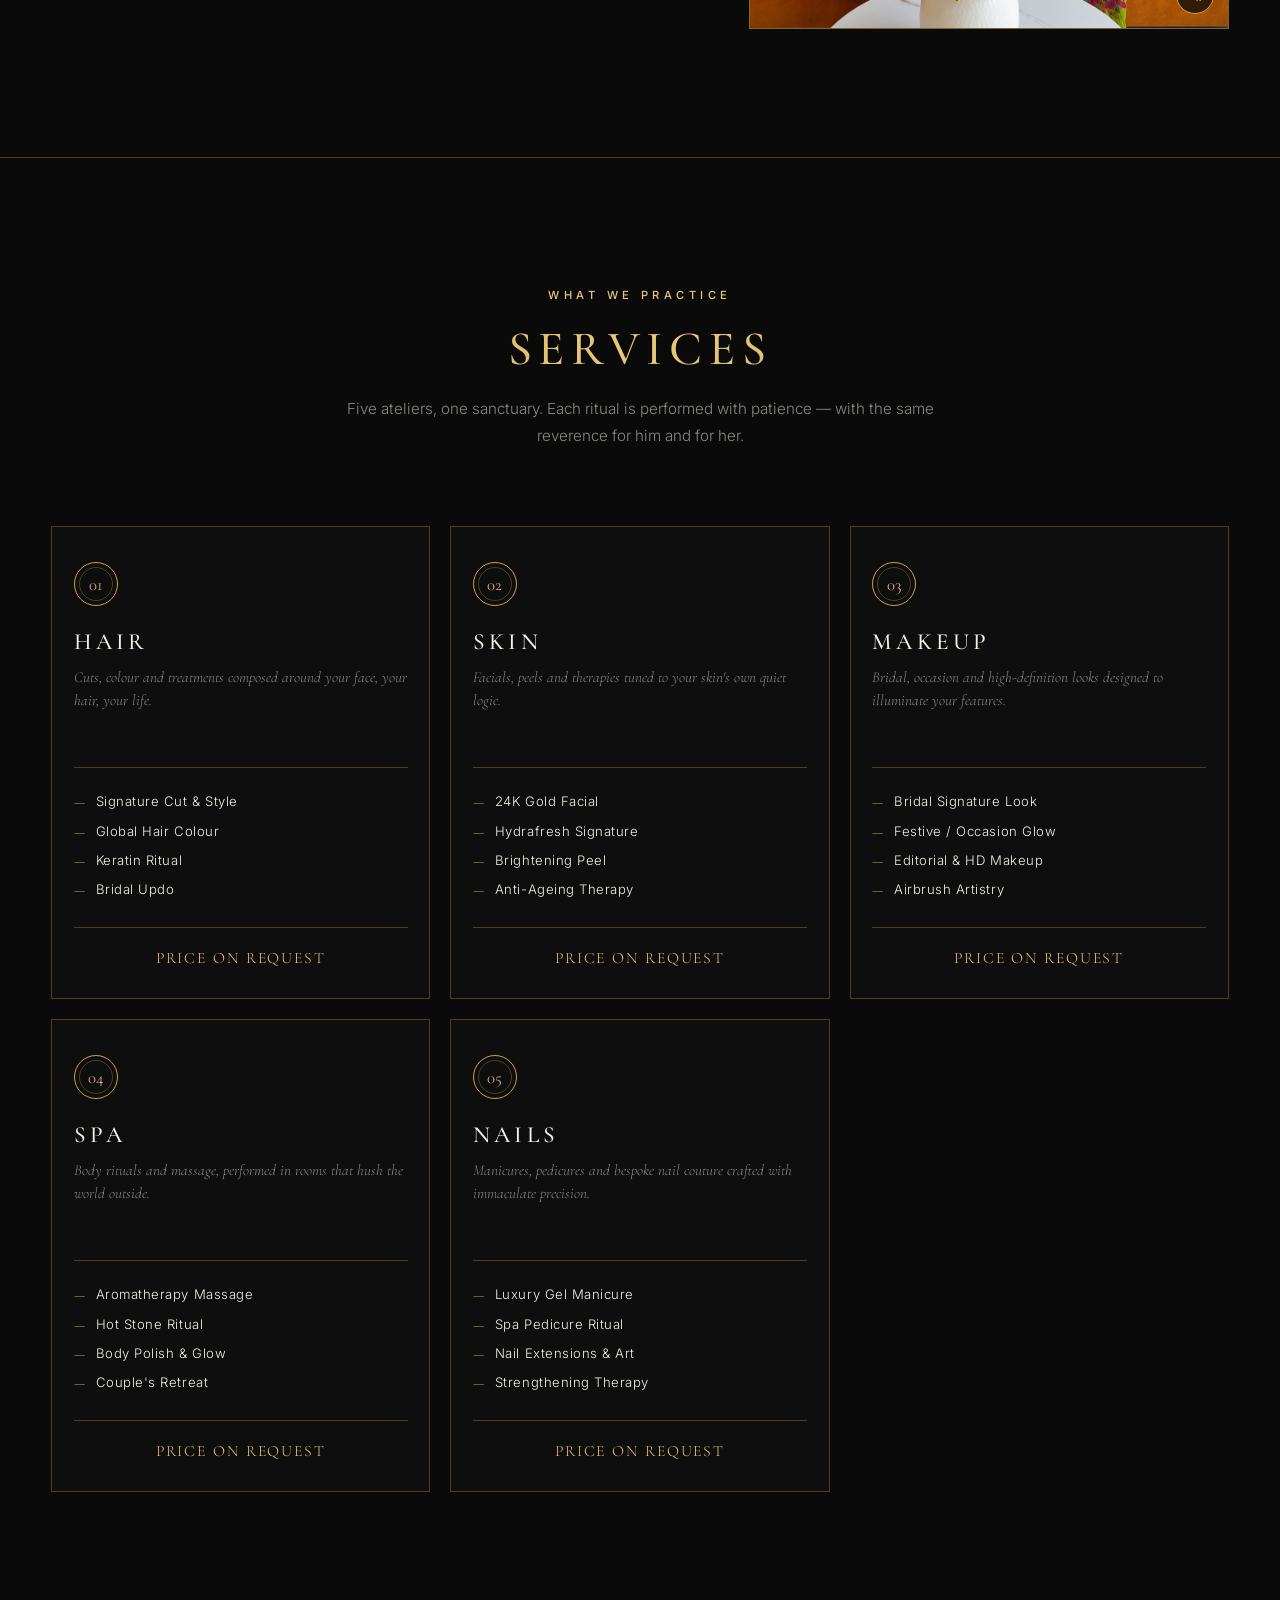
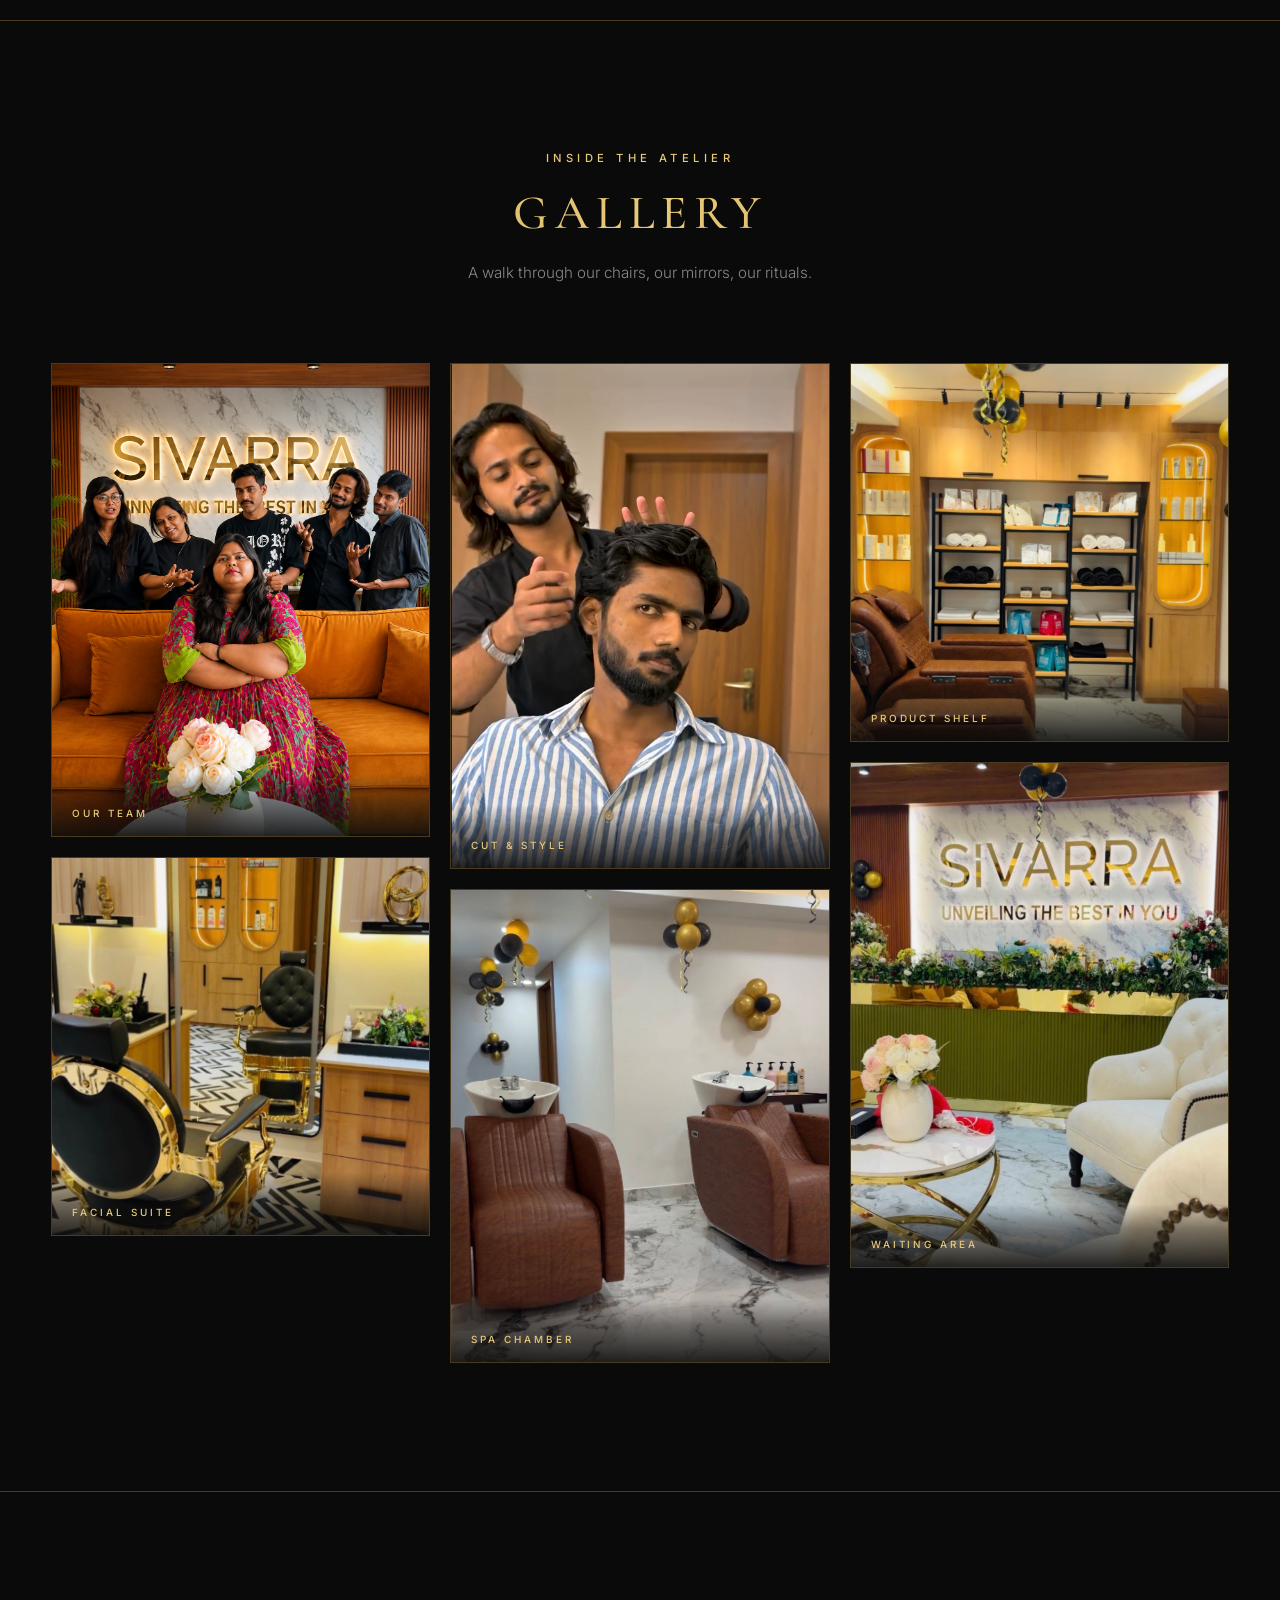
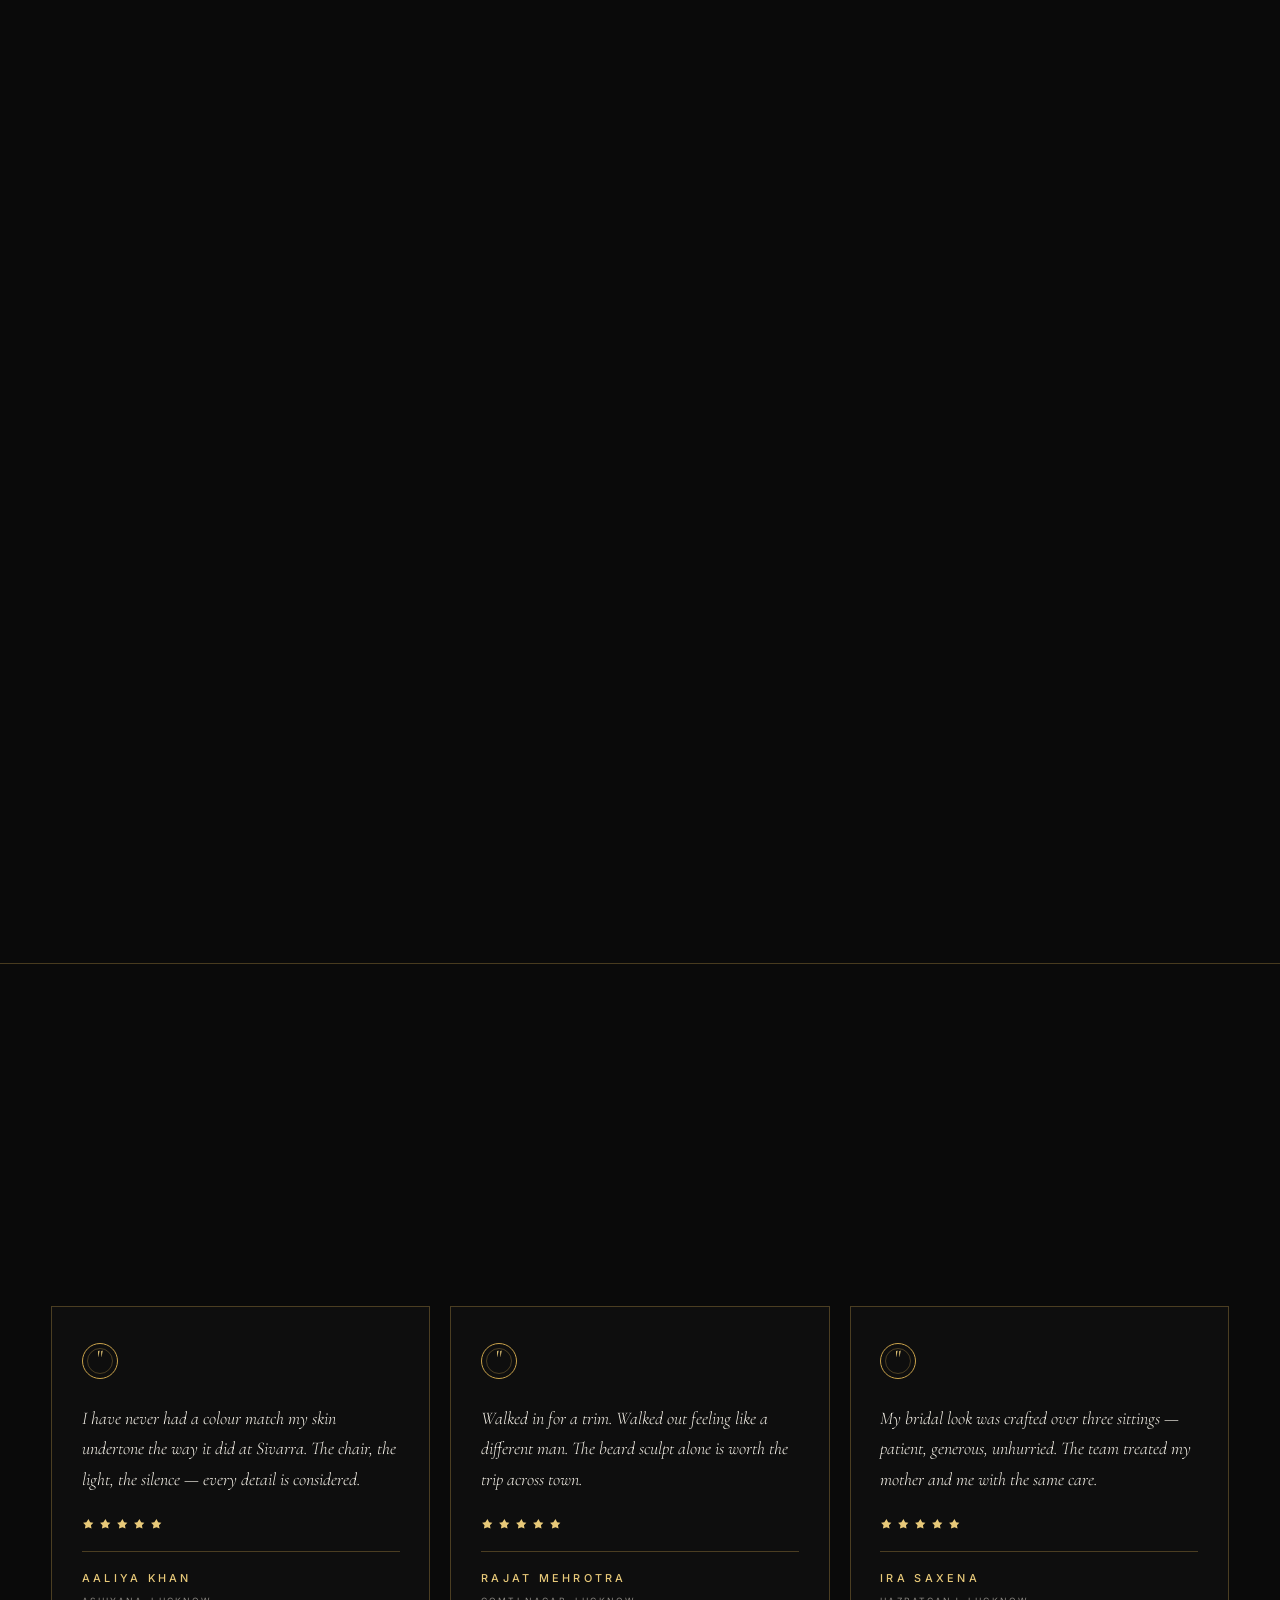
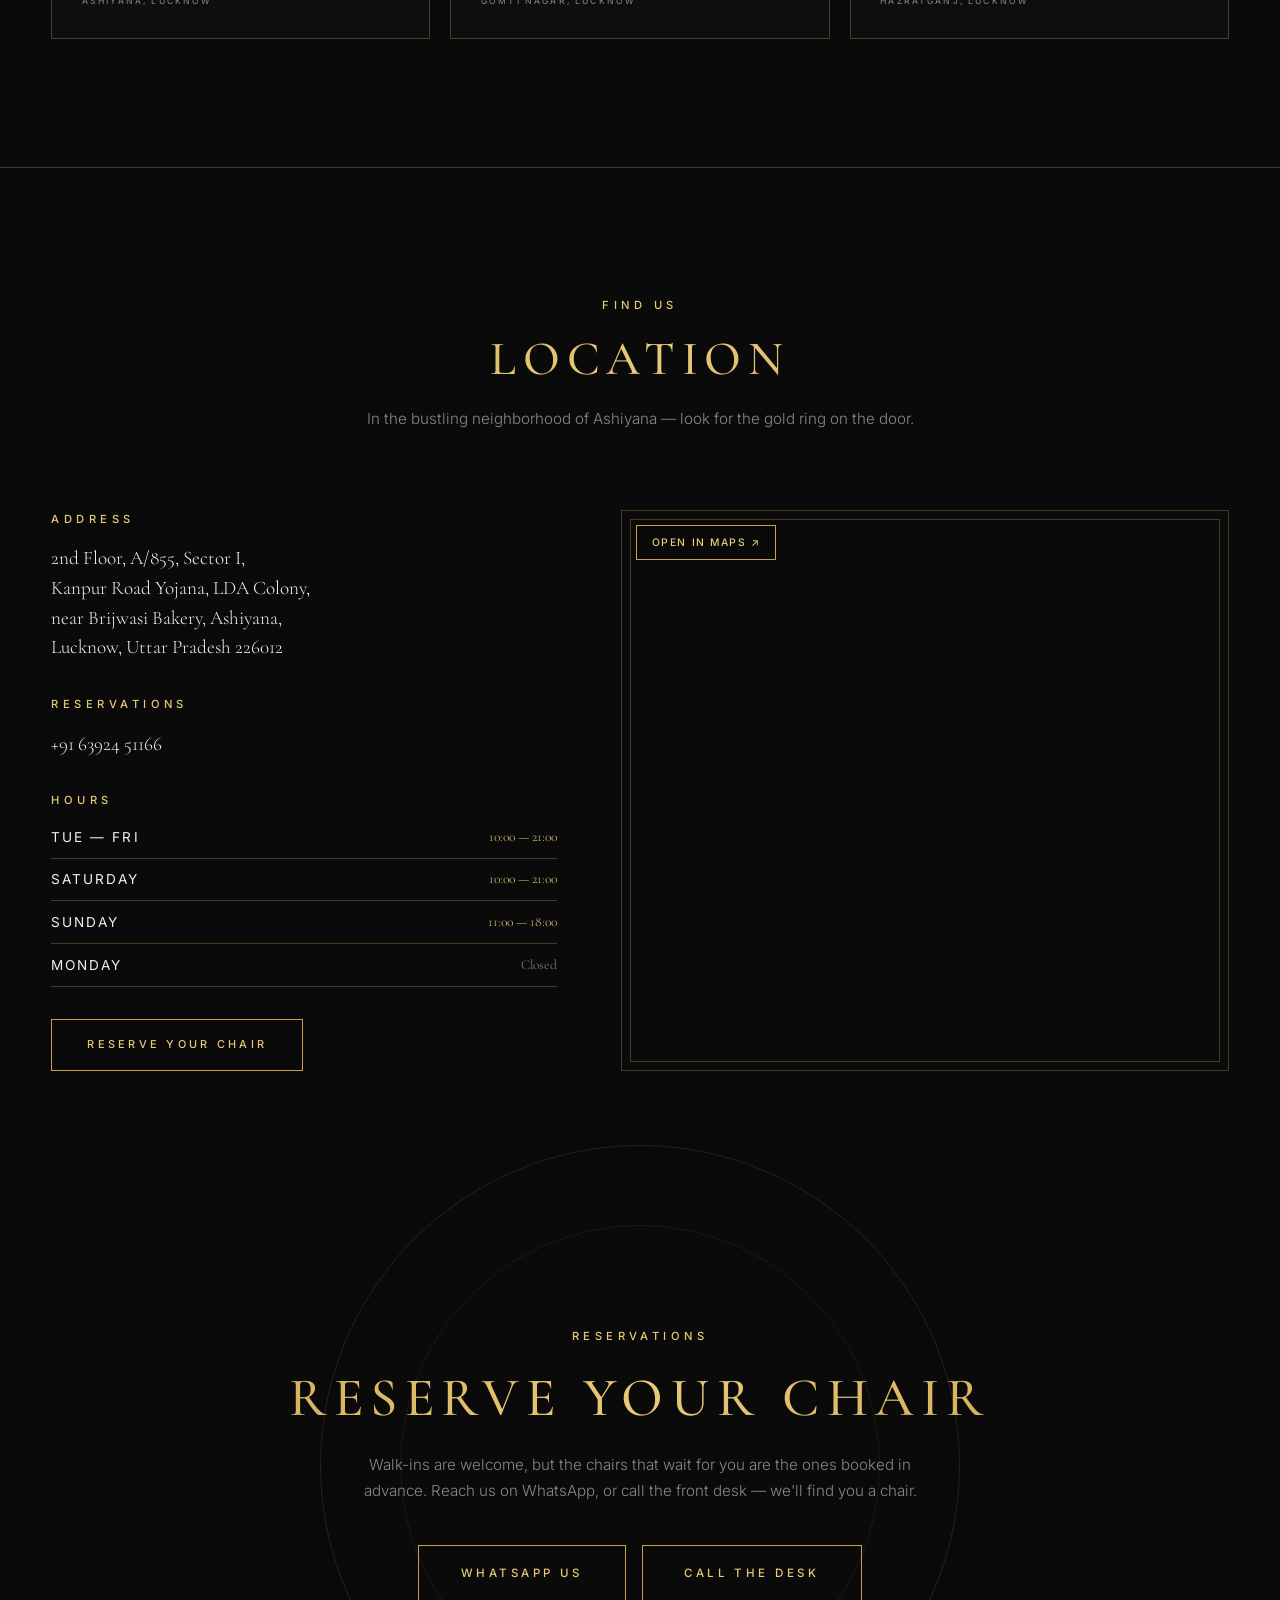
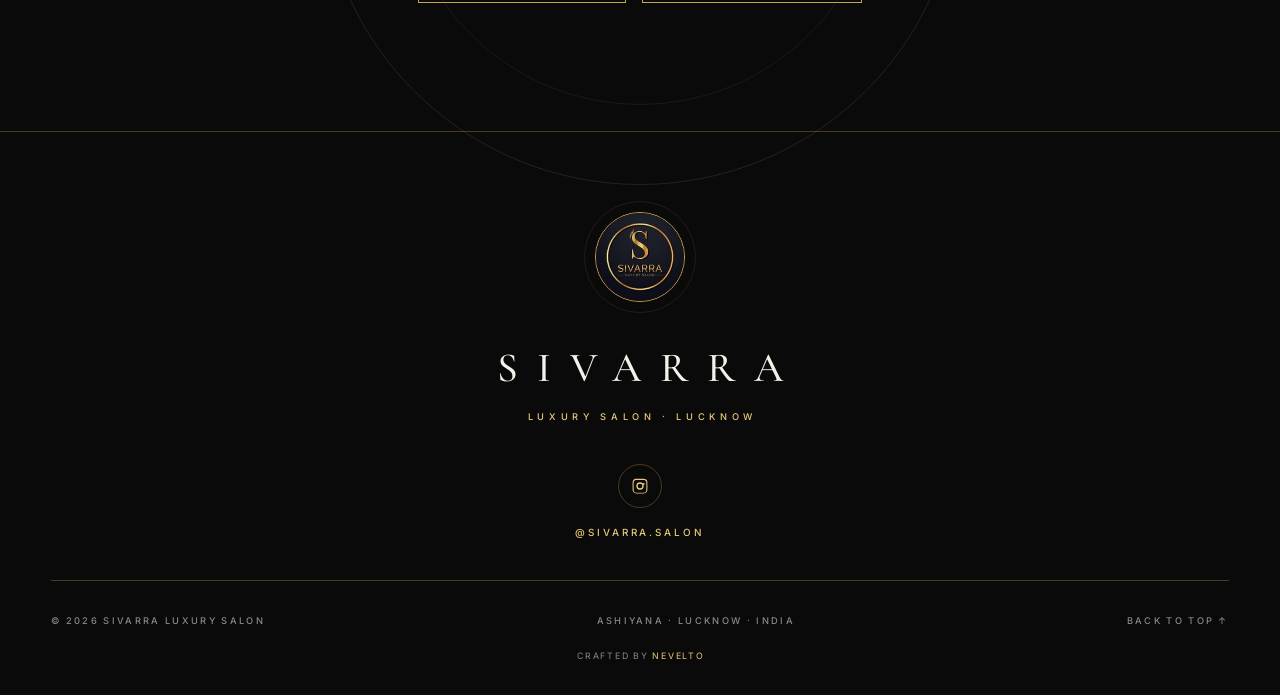
==== commit beb2f378: "Update salon reservations phone and WhatsApp number to +91 63924 51166" ====
--- a/index.html
+++ b/index.html
@@ -121,7 +121,7 @@
             <p class="hero-tagline">Unveiling the Best in You</p>
             <div class="hero-cta">
                 <a href="#book" class="btn btn-large">Book Appointment</a>
-                <a href="https://wa.me/917709195927" class="btn btn-large" target="_blank" rel="noopener">WhatsApp
+                <a href="https://wa.me/916392451166" class="btn btn-large" target="_blank" rel="noopener">WhatsApp
                     Us</a>
             </div>
         </div>
@@ -600,7 +600,7 @@
 
                     <div class="location-block">
                         <span class="label">Reservations</span>
-                        <a href="tel:+917709195927" class="value">+91 77091 95927</a>
+                        <a href="tel:+916392451166" class="value">+91 63924 51166</a>
                     </div>
 
                     <div class="location-block">
@@ -642,9 +642,9 @@
                 <p class="lead">Walk-ins are welcome, but the chairs that wait for you are the ones booked in advance.
                     Reach us on WhatsApp, or call the front desk — we'll find you a chair.</p>
                 <div class="cta-buttons">
-                    <a href="https://wa.me/917709195927" class="btn btn-large" target="_blank" rel="noopener">WhatsApp
+                    <a href="https://wa.me/916392451166" class="btn btn-large" target="_blank" rel="noopener">WhatsApp
                         Us</a>
-                    <a href="tel:+917709195927" class="btn btn-large">Call the Desk</a>
+                    <a href="tel:+916392451166" class="btn btn-large">Call the Desk</a>
                 </div>
             </div>
         </div>
@@ -687,7 +687,7 @@
     <!-- ============================================================
        FLOATING WHATSAPP BUTTON
        ============================================================ -->
-    <a class="whatsapp-float" href="https://wa.me/917709195927" target="_blank" rel="noopener"
+    <a class="whatsapp-float" href="https://wa.me/916392451166" target="_blank" rel="noopener"
         aria-label="Chat with Sivarra on WhatsApp">
         <svg viewBox="0 0 32 32" aria-hidden="true">
             <path
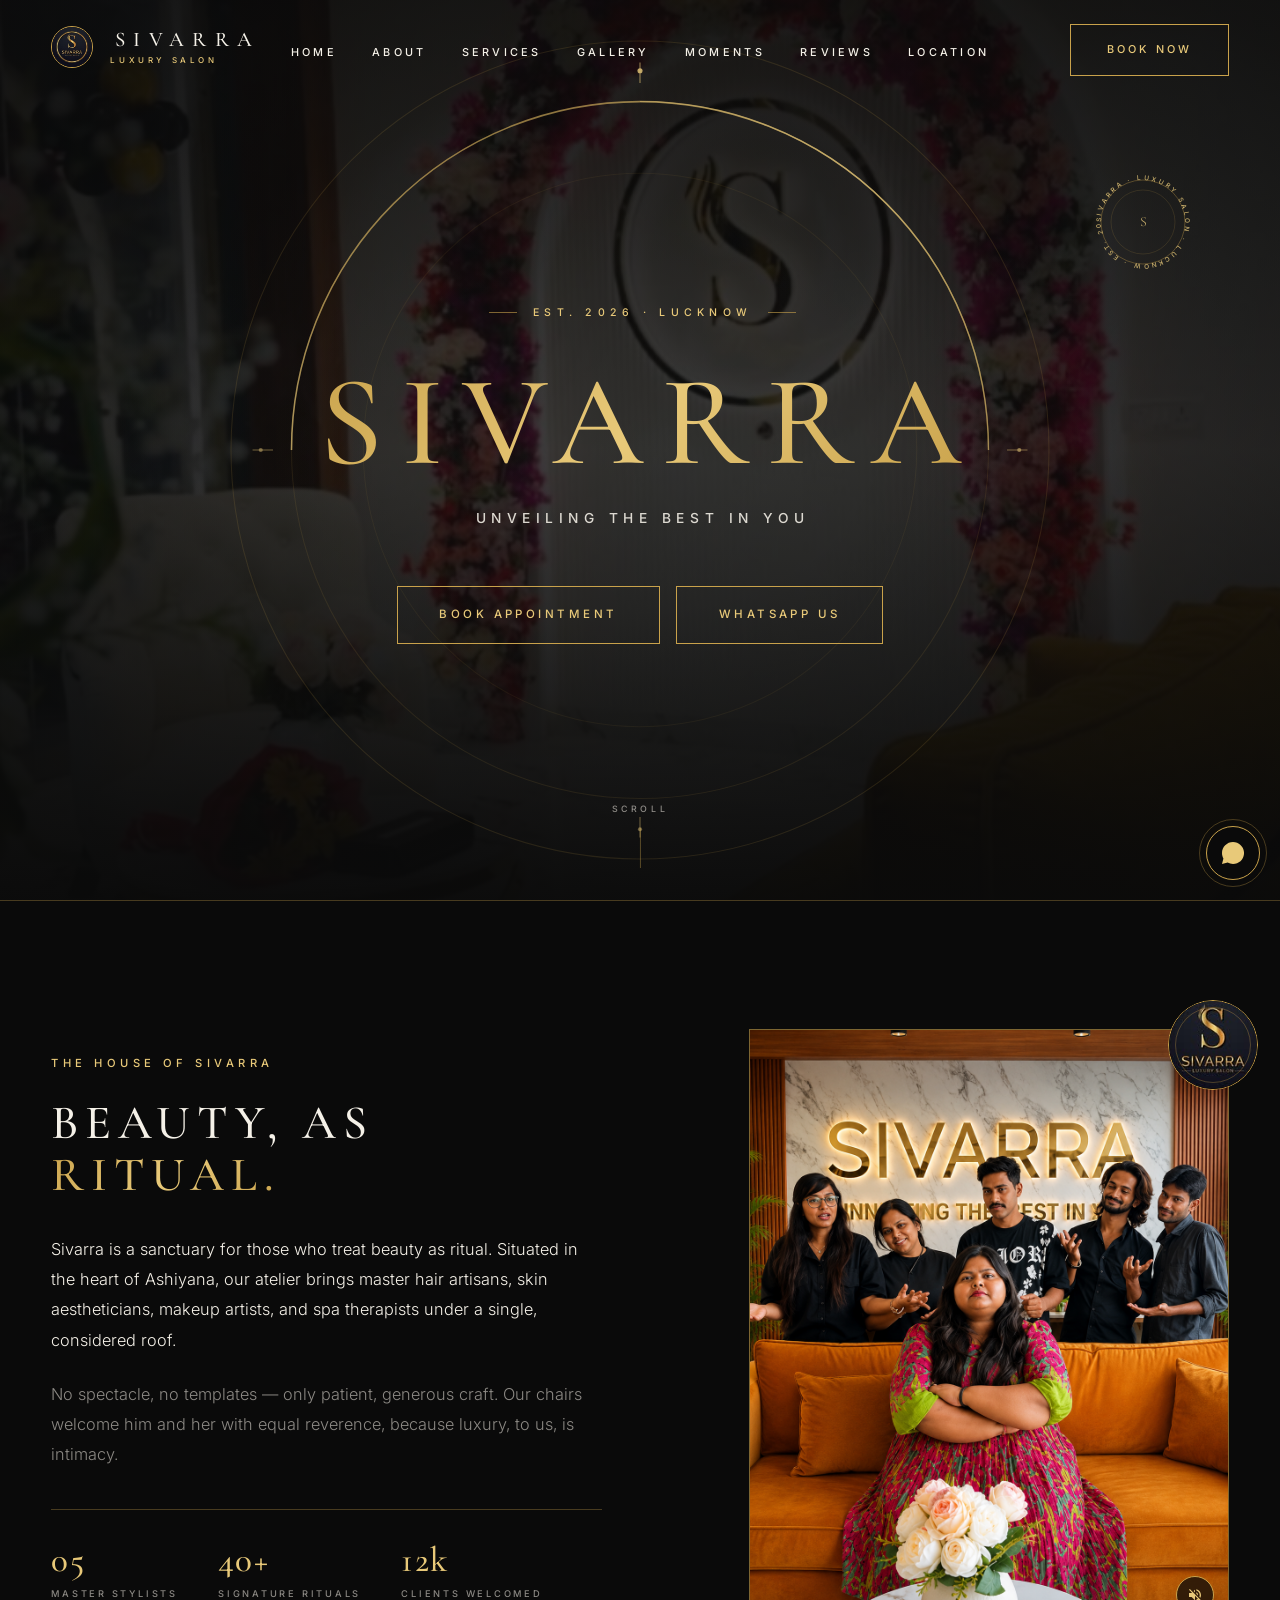
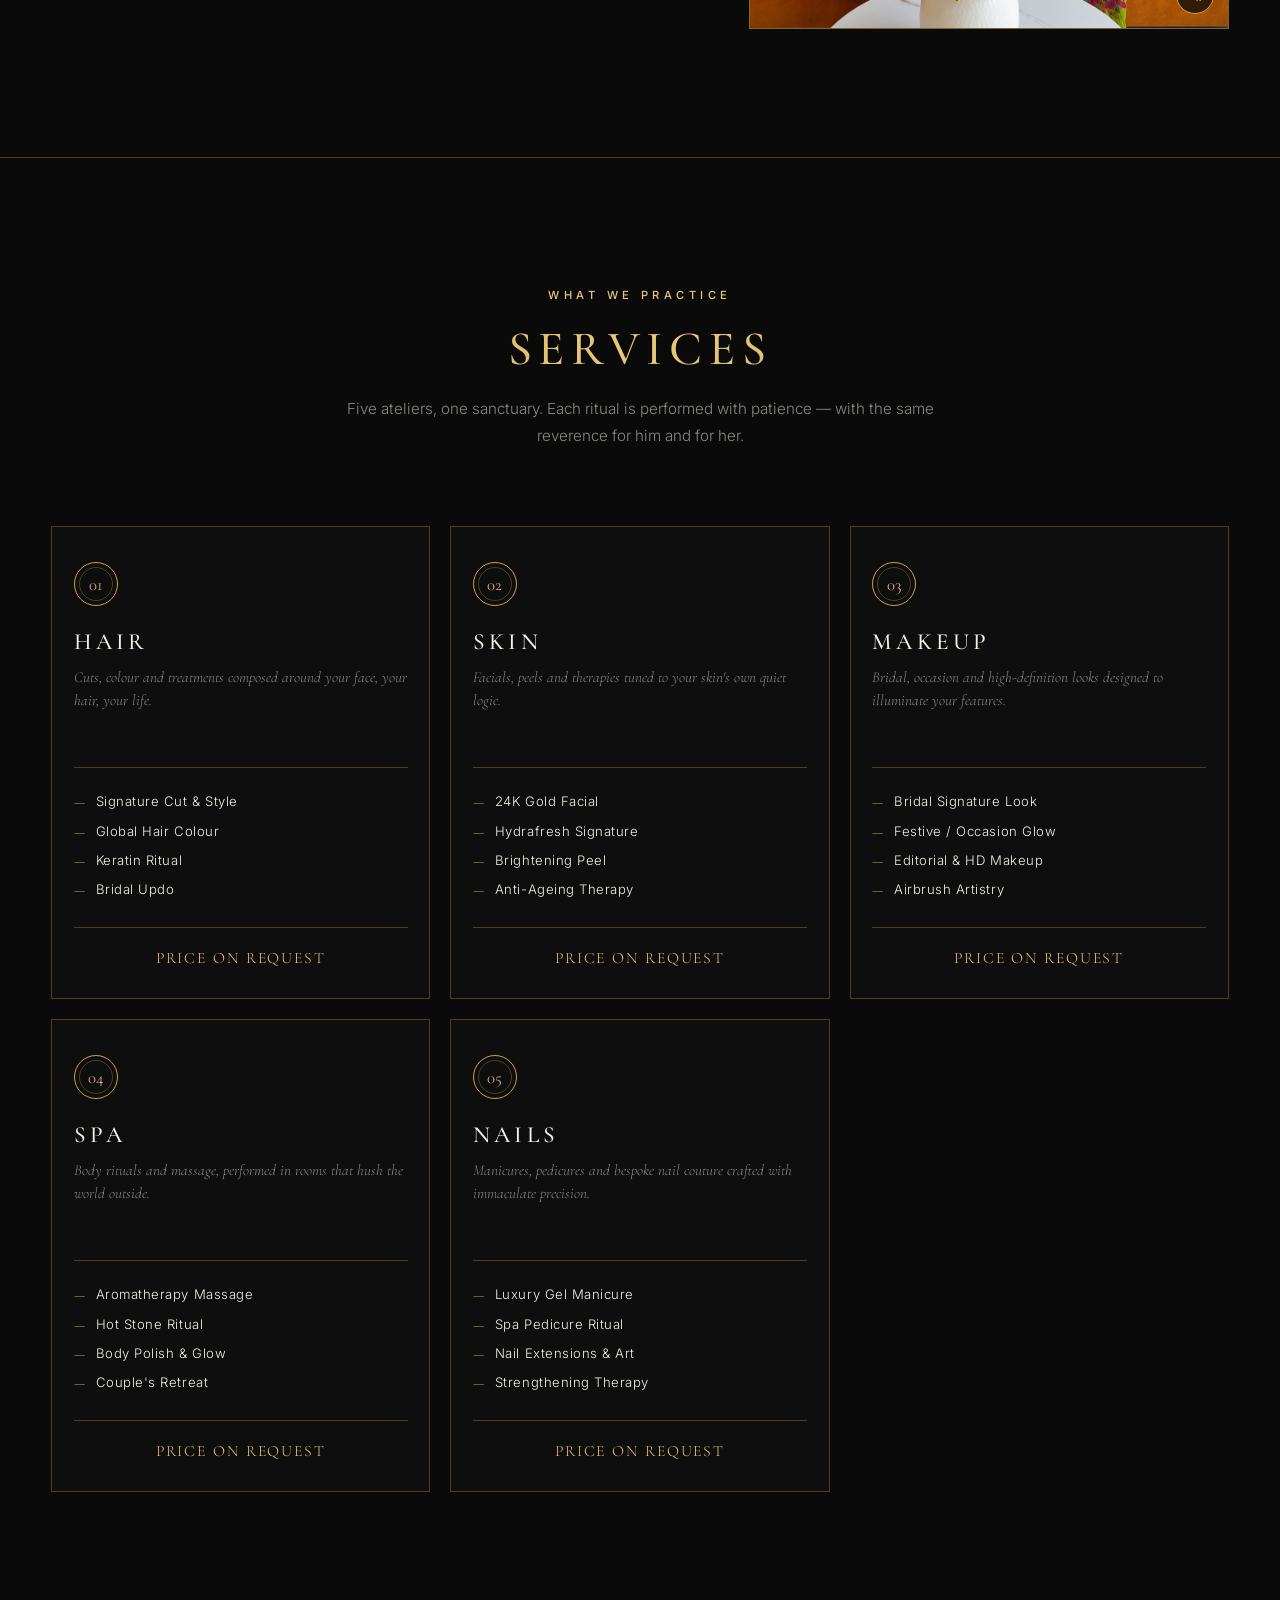
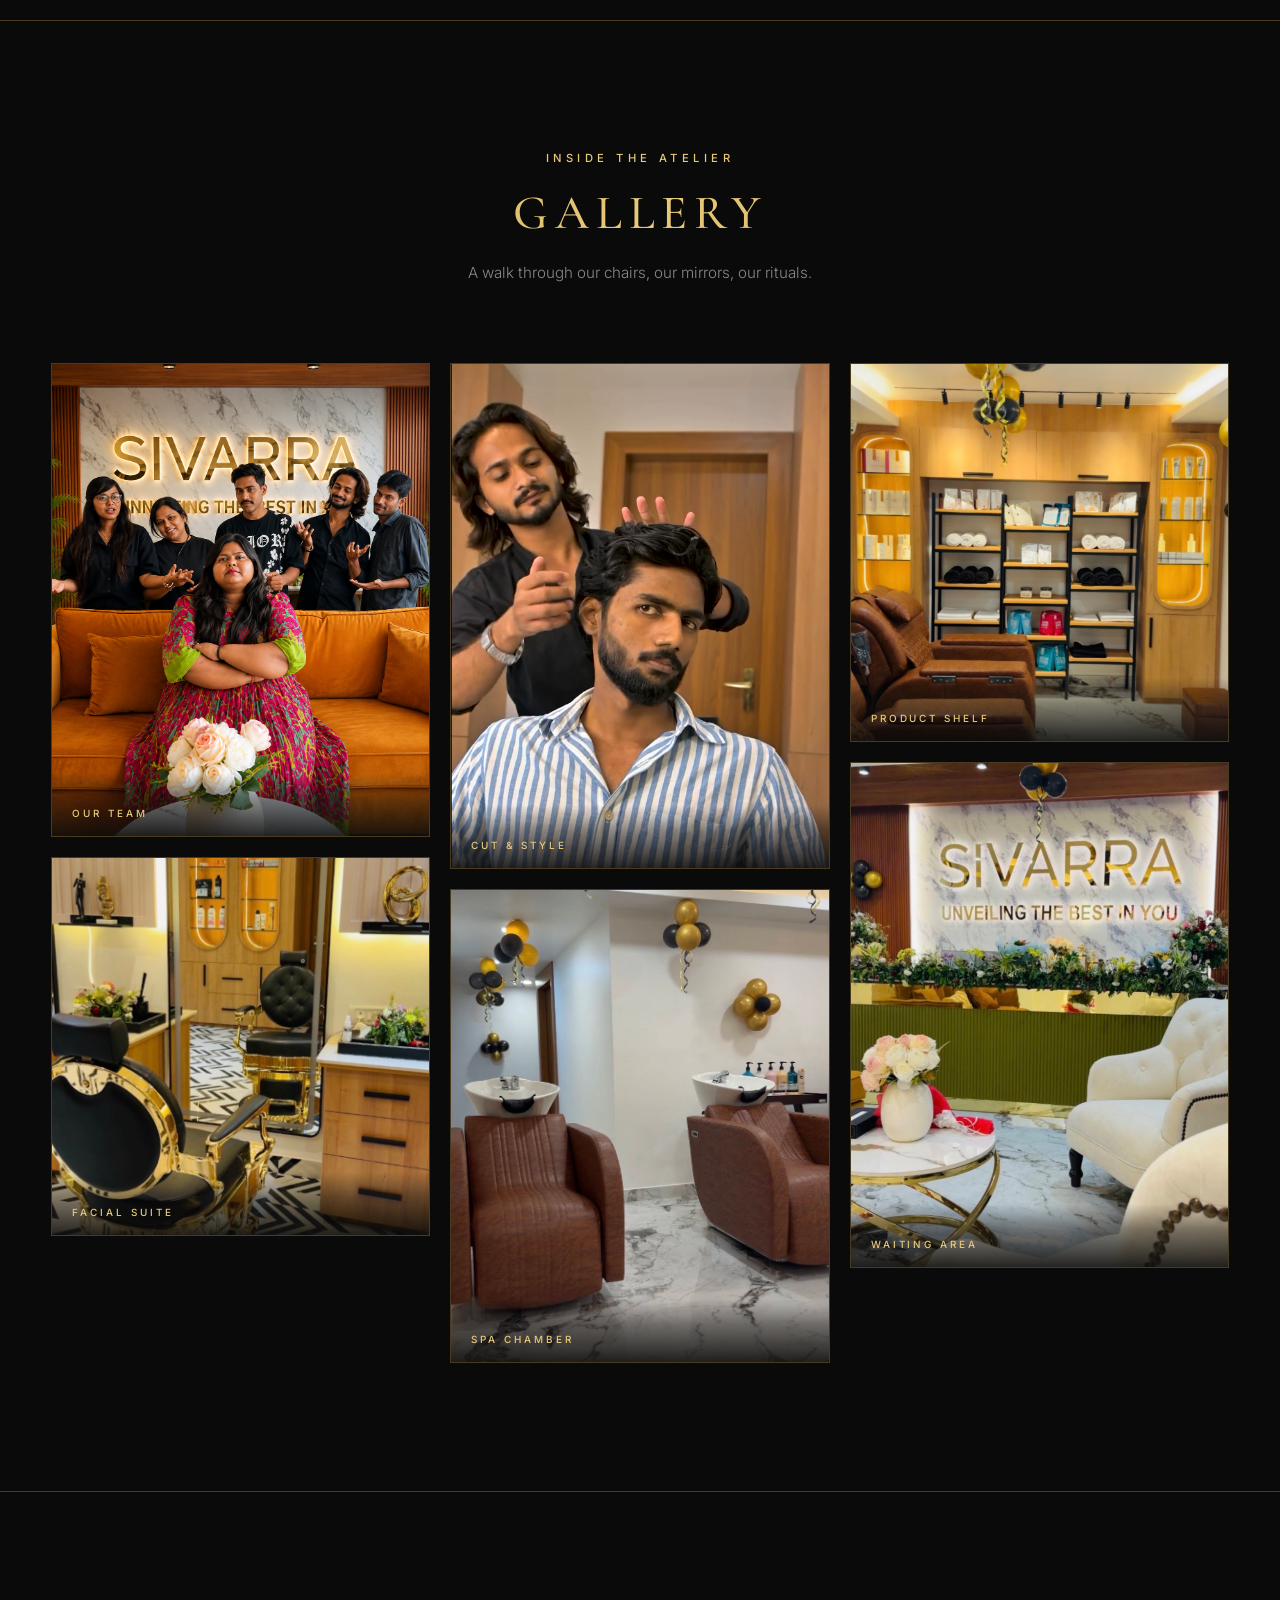
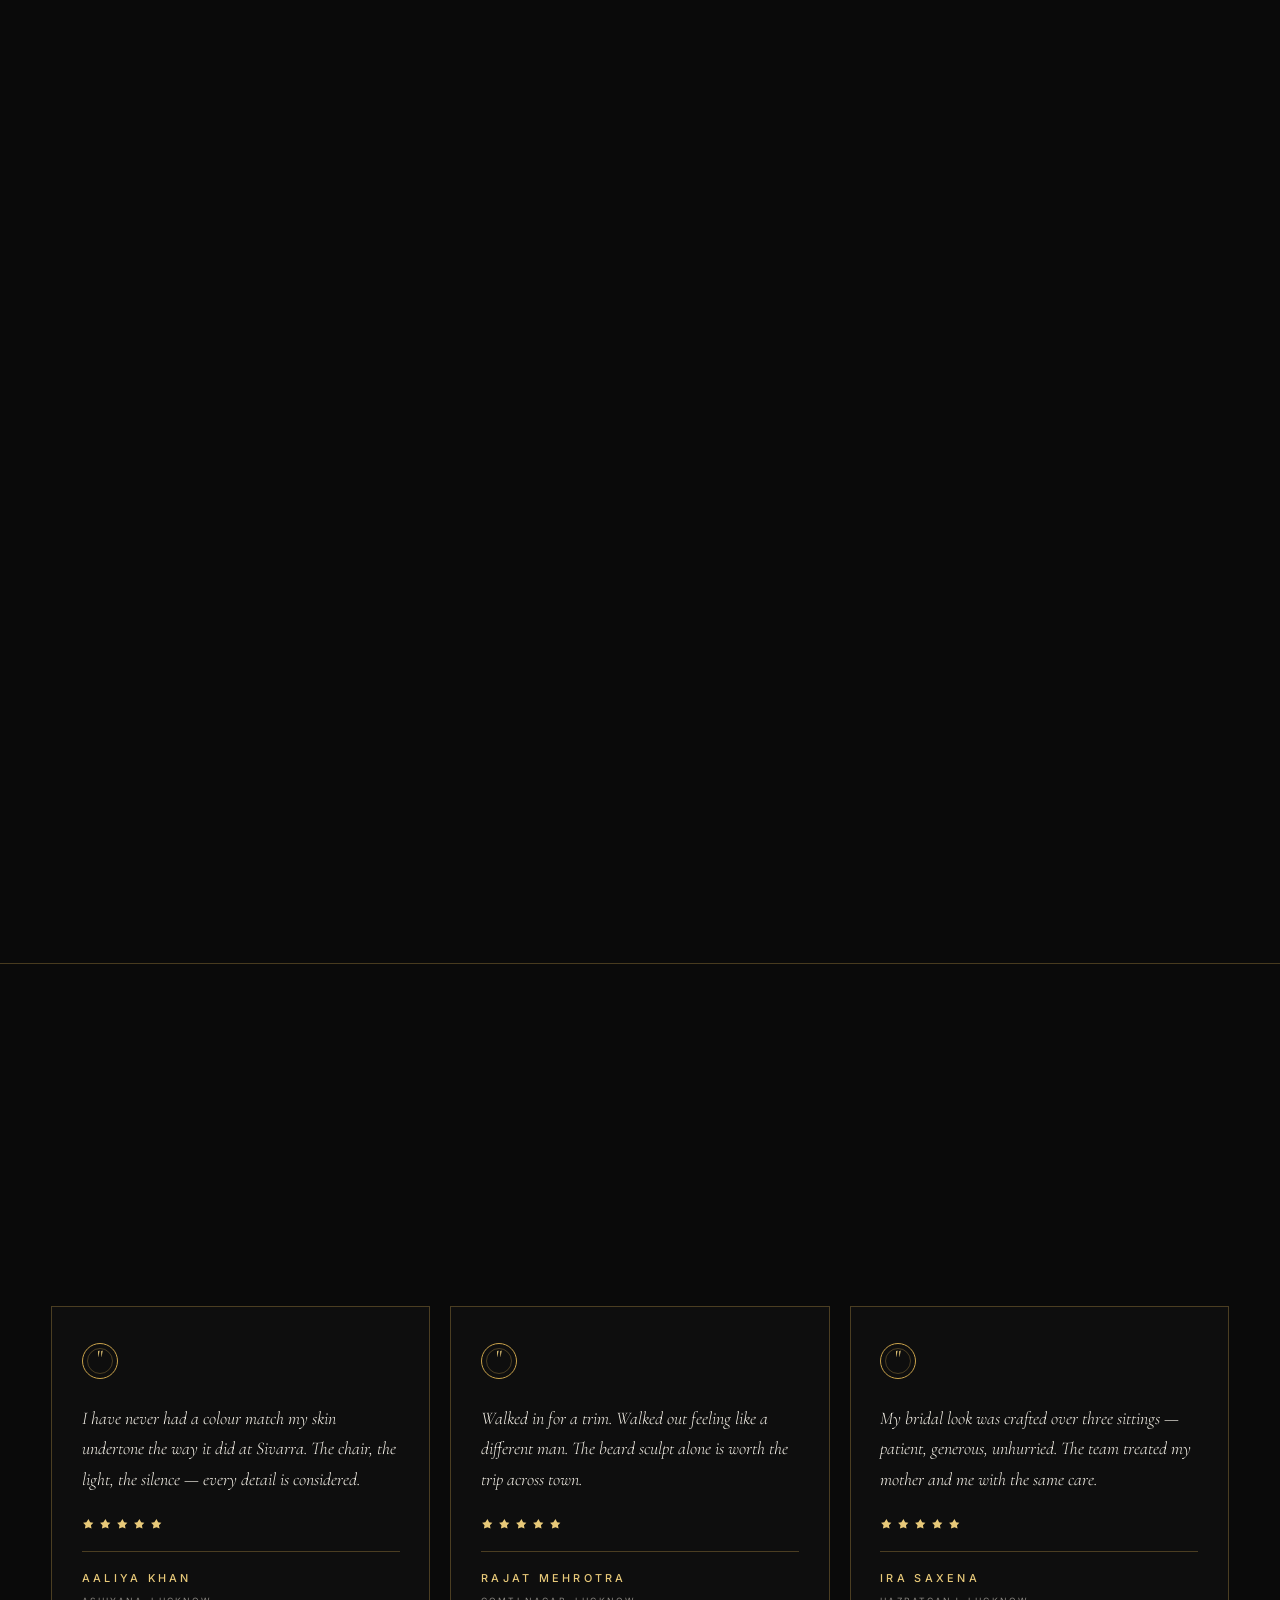
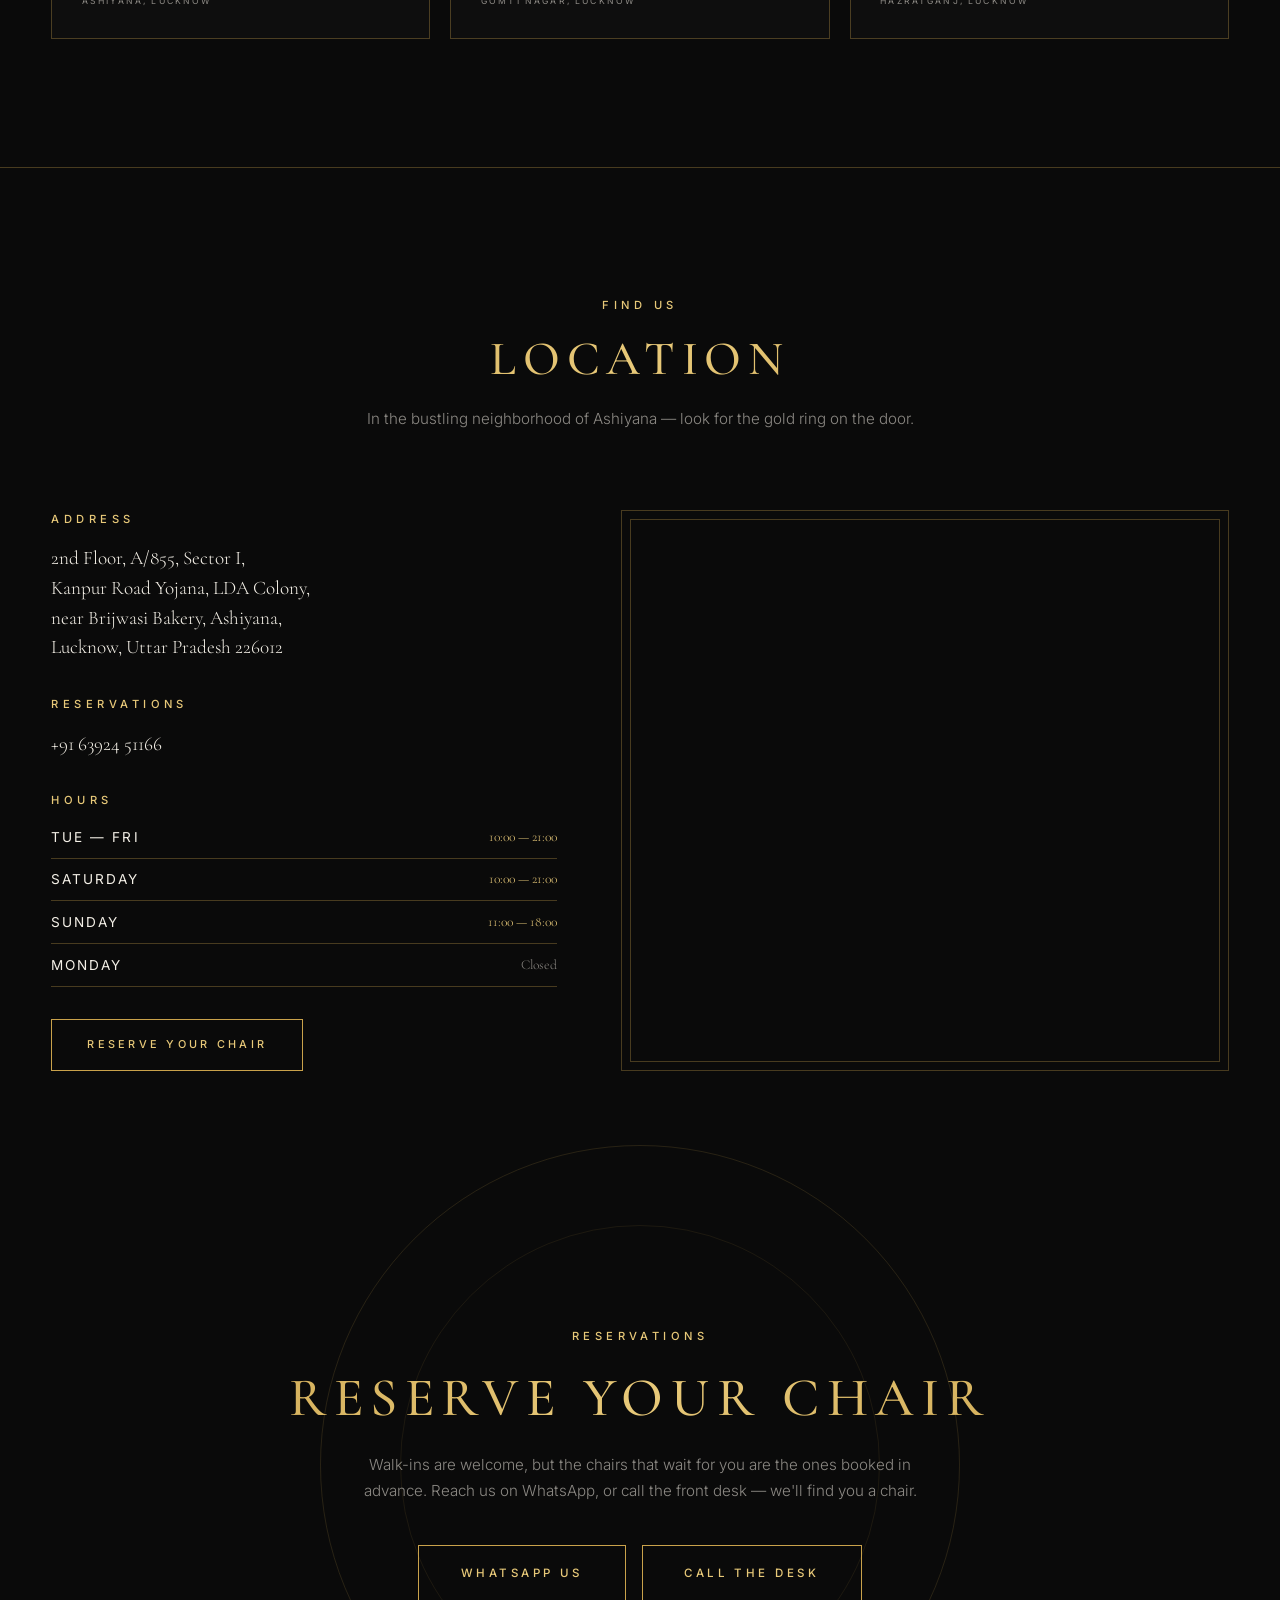
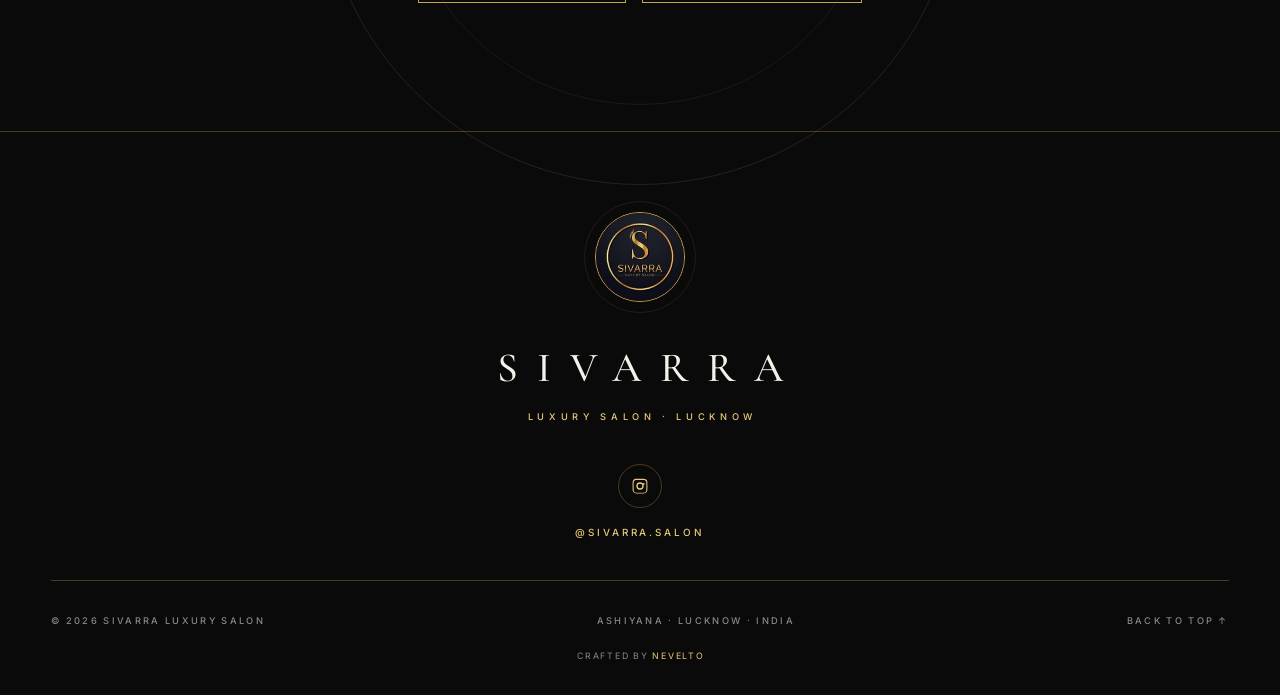
==== commit 885be10e: "Remove duplicate custom Open in Maps button and pin Google Maps embed to exact Sivarra Luxury Salon " ====
--- a/index.html
+++ b/index.html
@@ -619,12 +619,9 @@
                 </div>
 
                 <div class="map-frame reveal d1">
-                    <a href="https://share.google/aV6i78nLsEclVEfTj" target="_blank" rel="noopener" class="map-open-link">
-                        Open in Maps ↗
-                    </a>
-                    <!-- Google Maps embed for Ashiyana, Lucknow location. Dark-mode filtered via CSS. -->
-                    <iframe title="Sivarra salon location in Ashiyana, Lucknow"
-                        src="https://www.google.com/maps?q=2nd+Floor,+A/855,+Sector+I,+Kanpur+Road+Yojana,+LDA+Colony,+near+Brijwasi+Bakery,+Ashiyana,+Lucknow,+Uttar+Pradesh+226012&output=embed"
+                    <!-- Google Maps embed for Sivarra Luxury Unisex Salon in Ashiyana, Lucknow. Dark-mode filtered via CSS. -->
+                    <iframe title="Sivarra Luxury Salon location in Ashiyana, Lucknow"
+                        src="https://www.google.com/maps?q=Sivarra+Luxury+Unisex+Salon,+2nd+Floor,+A/855,+Sector+I,+Kanpur+Road+Yojana,+LDA+Colony,+near+Brijwasi+Bakery,+Ashiyana,+Lucknow,+Uttar+Pradesh+226012&output=embed"
                         loading="lazy" referrerpolicy="no-referrer-when-downgrade"></iframe>
                 </div>
             </div>
--- a/css/components.css
+++ b/css/components.css
@@ -852,34 +852,6 @@
     z-index: 2;
 }
 
-.map-open-link {
-    position: absolute;
-    top: 14px;
-    left: 14px;
-    z-index: 3;
-    background: rgba(10, 10, 10, 0.85);
-    backdrop-filter: blur(6px);
-    -webkit-backdrop-filter: blur(6px);
-    border: 1px solid var(--gold-1);
-    color: var(--gold-2);
-    font-family: var(--sans);
-    font-size: 0.65rem;
-    font-weight: 500;
-    letter-spacing: 0.15em;
-    text-transform: uppercase;
-    padding: 0.5rem 0.9rem;
-    display: inline-flex;
-    align-items: center;
-    gap: 0.35rem;
-    transition: background 0.3s ease, color 0.3s ease, border-color 0.3s ease;
-}
-
-.map-open-link:hover {
-    background: var(--gold-grad);
-    color: var(--black);
-    border-color: var(--gold-2);
-}
-
 .map-frame iframe {
     width: 100%;
     height: 100%;
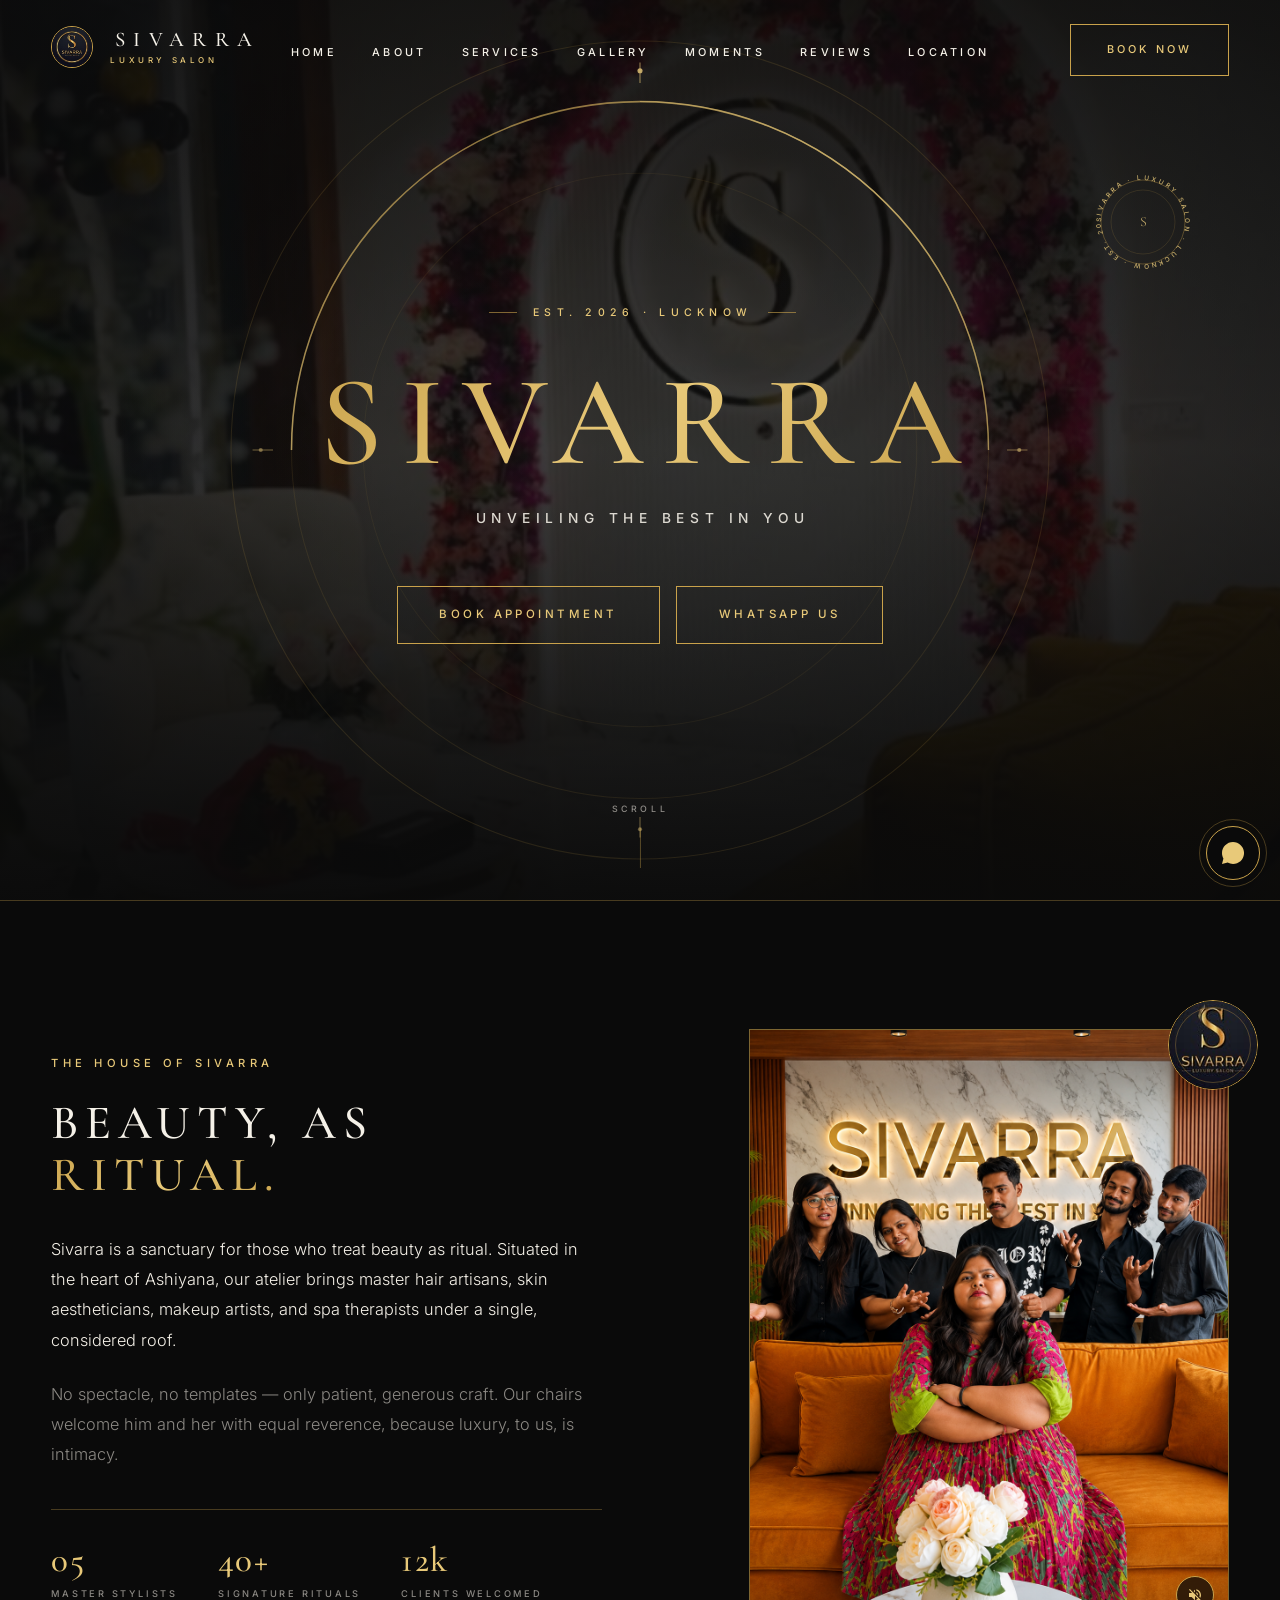
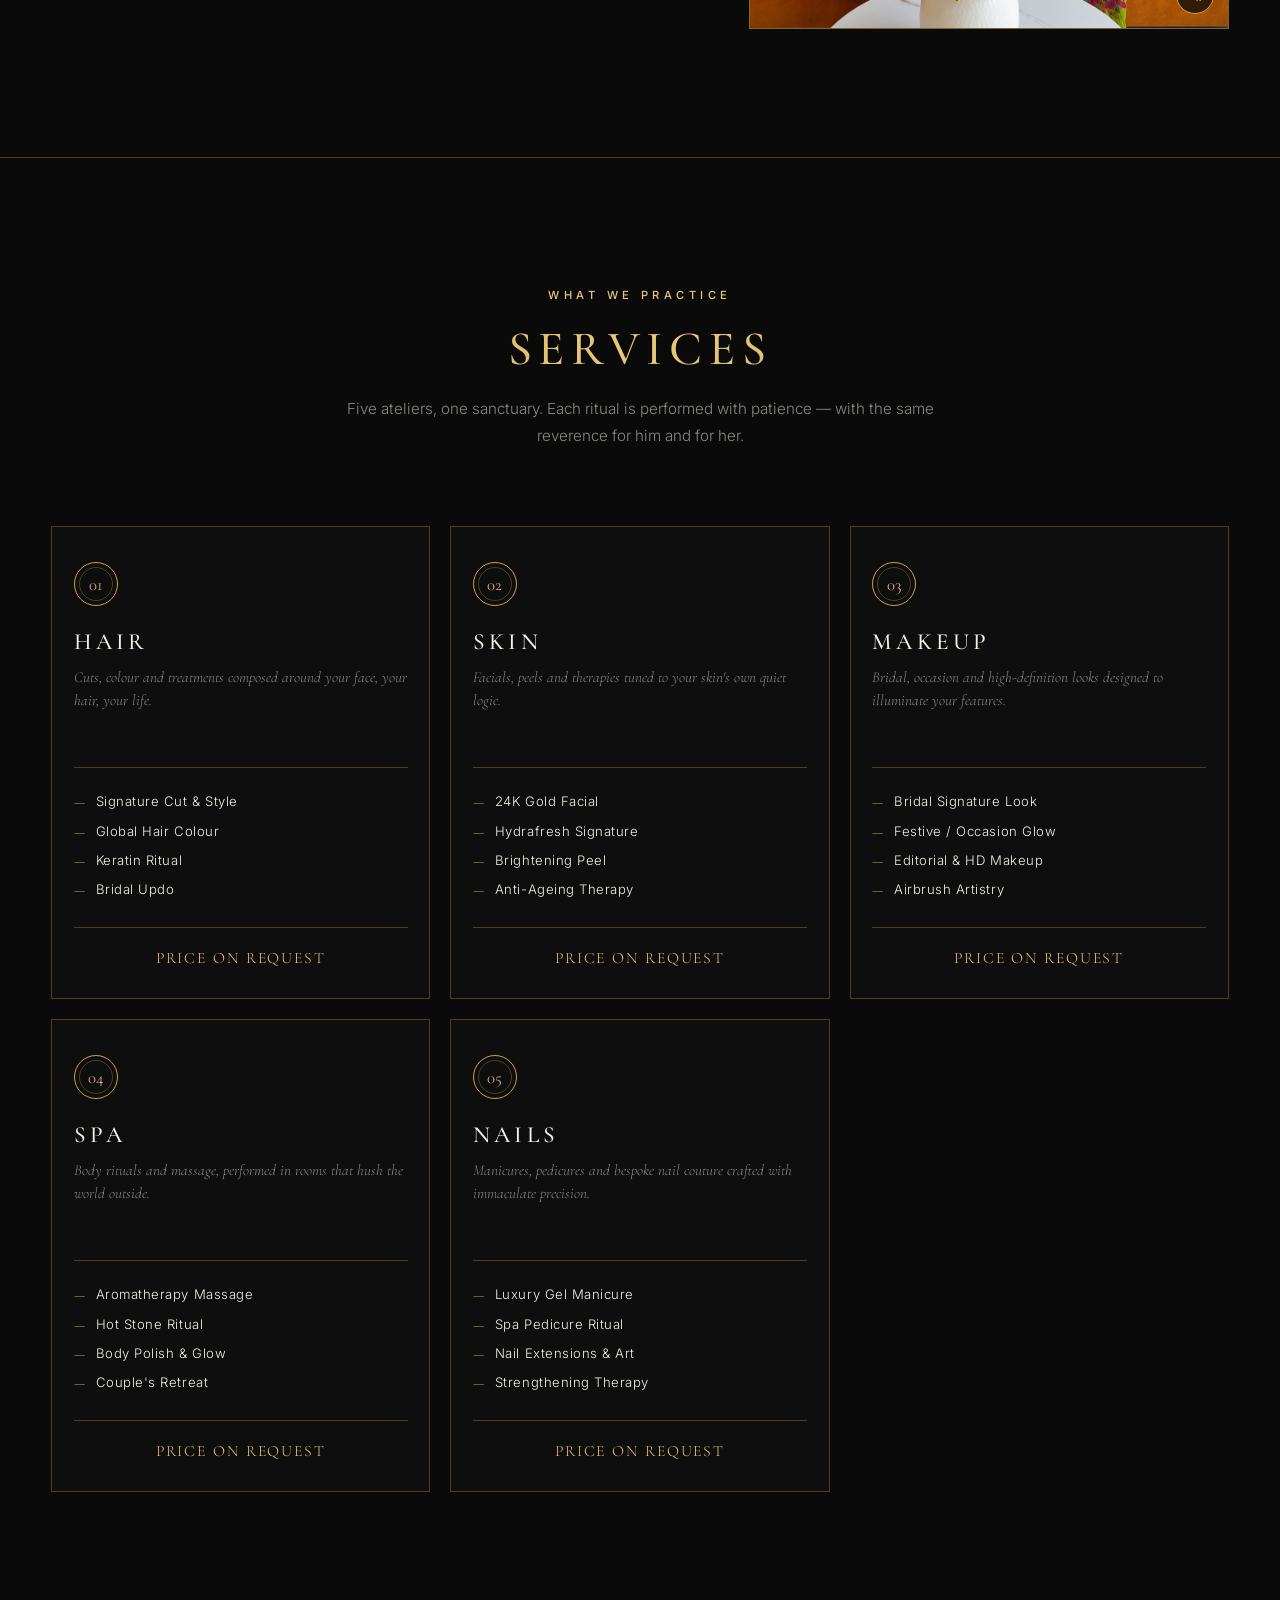
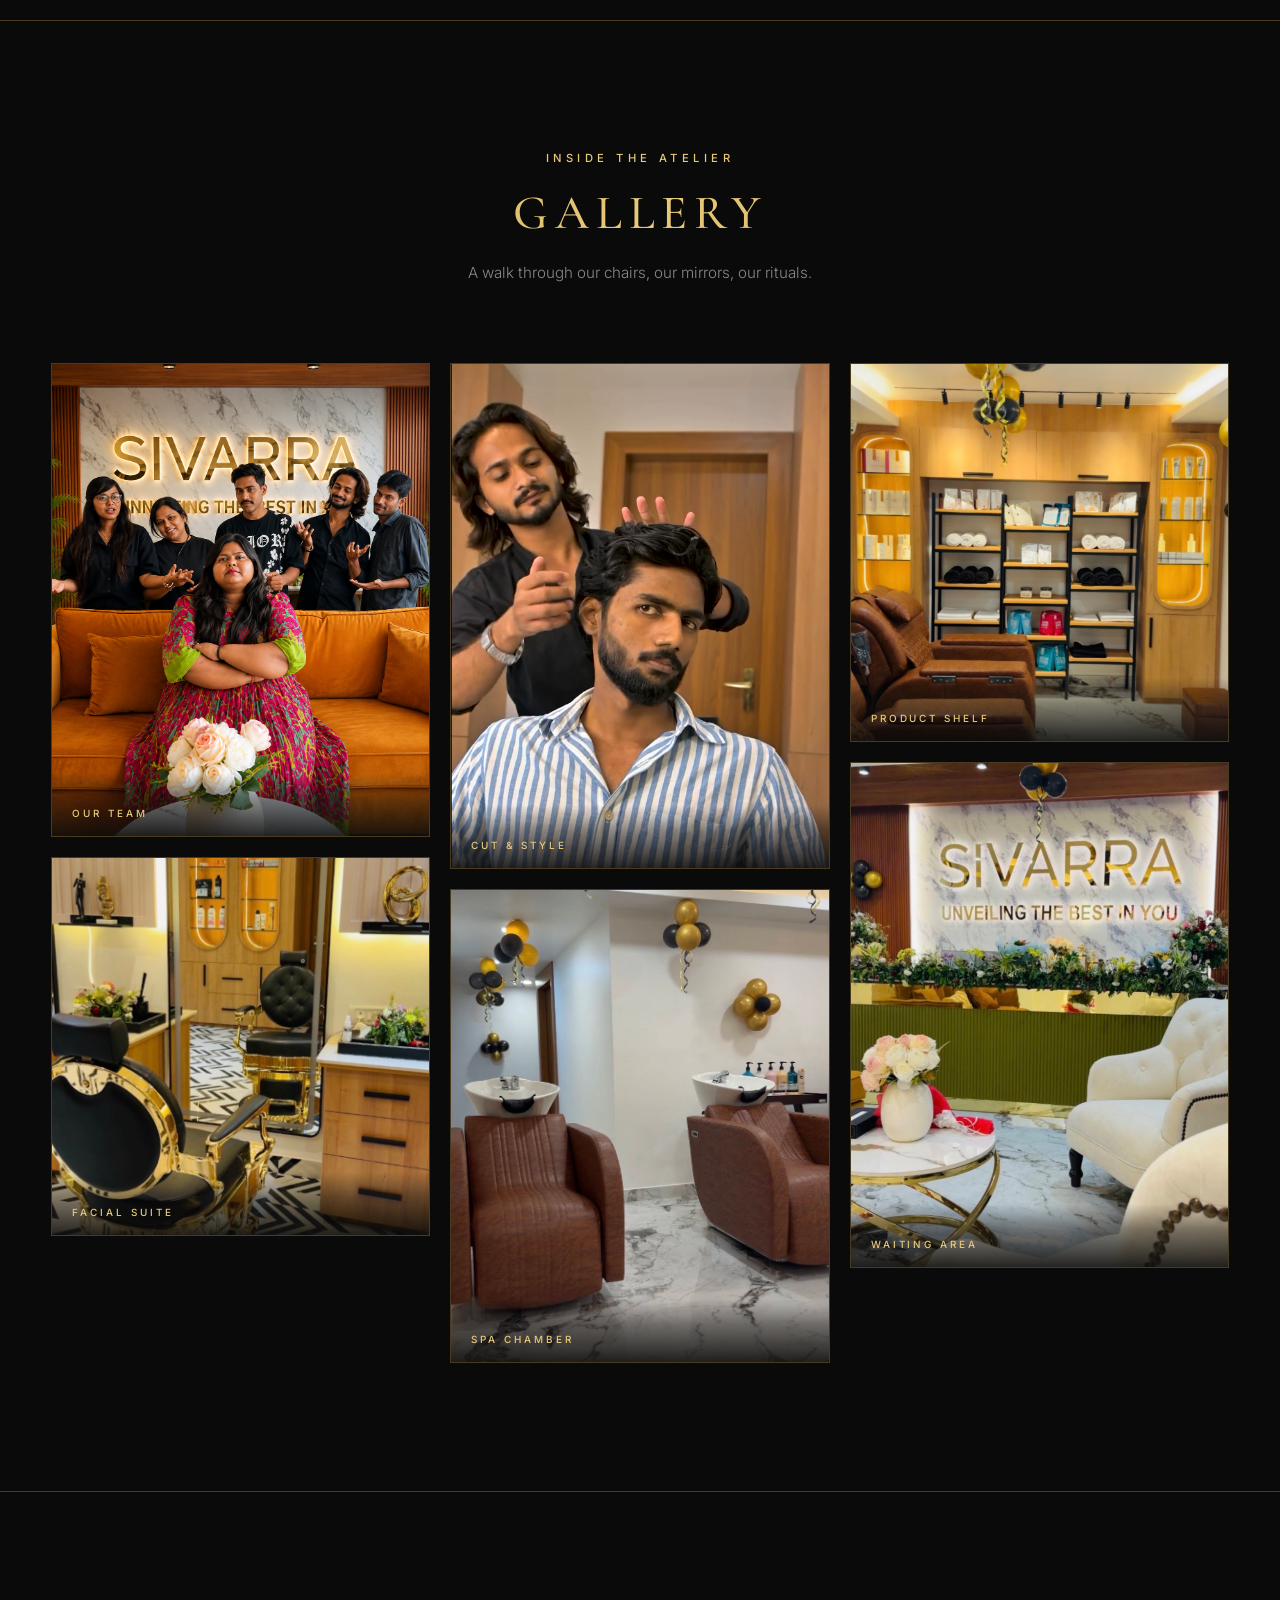
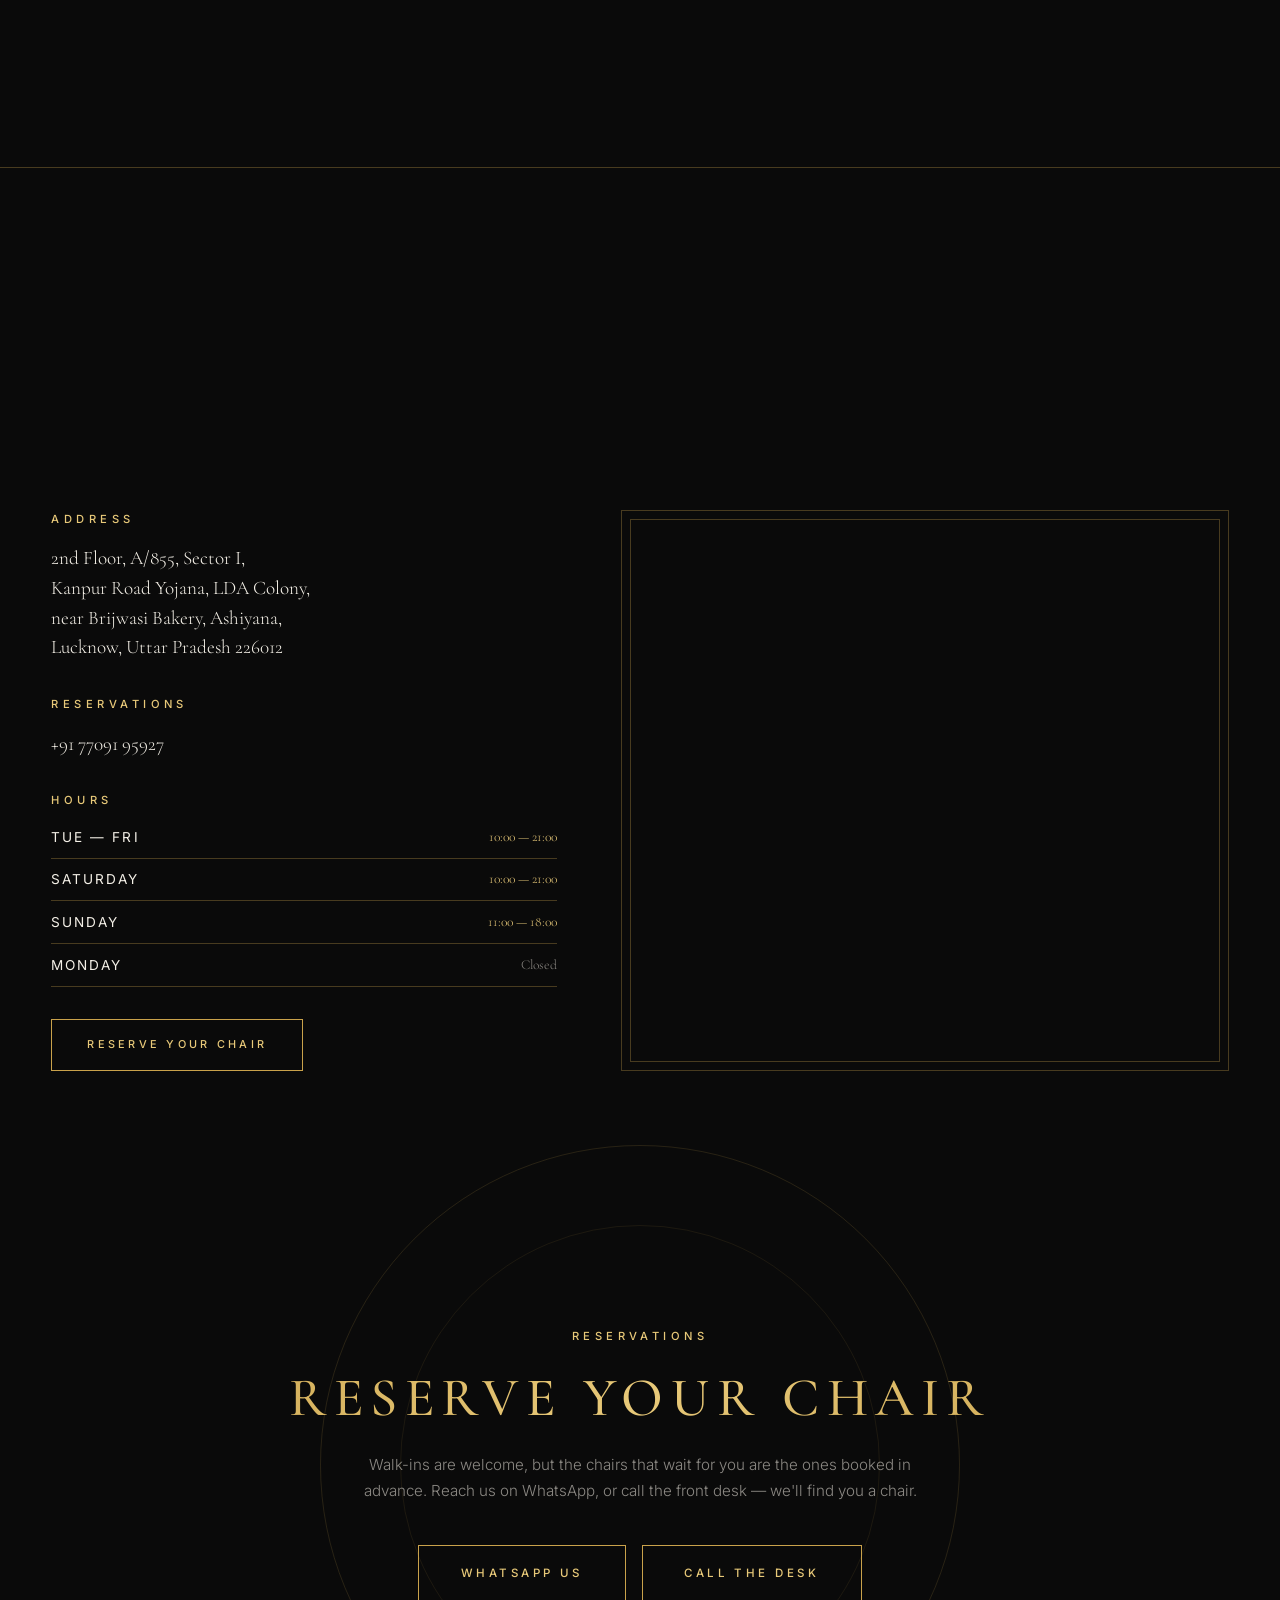
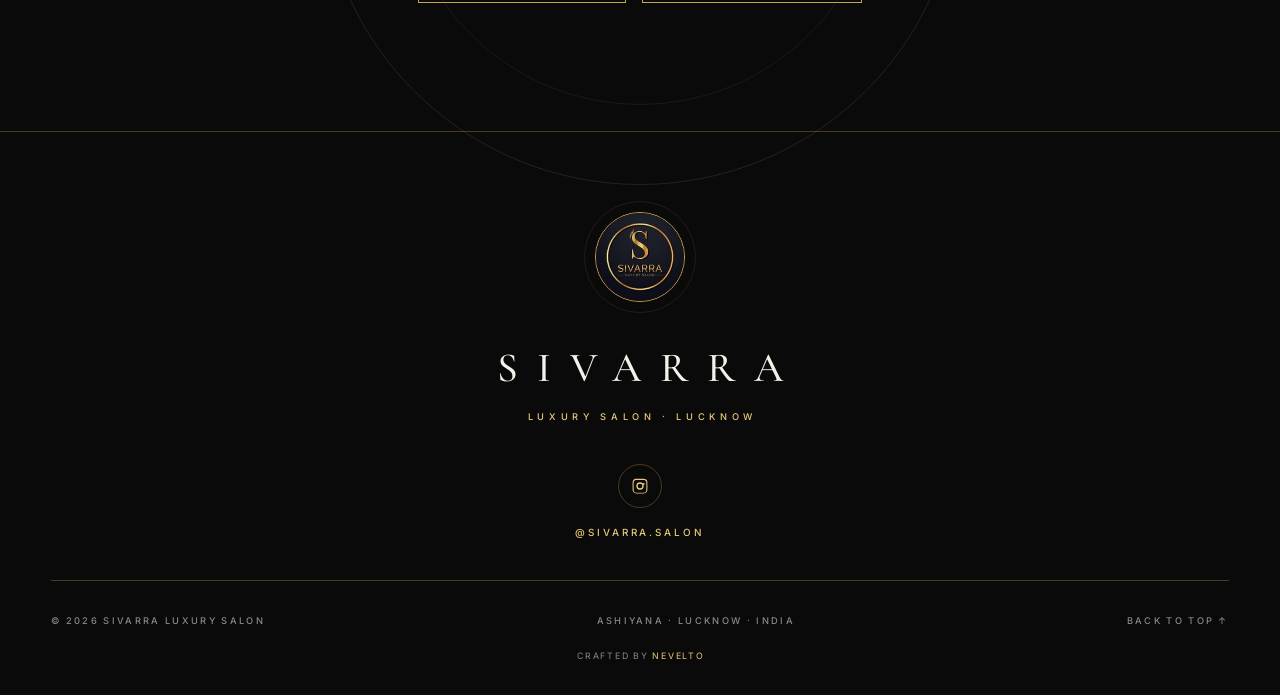
==== commit 81fb60c8: "Add Decap CMS in /admin, seed JSON content data, and add fail-safe progressive cms-loader.js on bran" ====
--- a/index.html
+++ b/index.html
@@ -121,7 +121,7 @@
             <p class="hero-tagline">Unveiling the Best in You</p>
             <div class="hero-cta">
                 <a href="#book" class="btn btn-large">Book Appointment</a>
-                <a href="https://wa.me/916392451166" class="btn btn-large" target="_blank" rel="noopener">WhatsApp
+                <a href="https://wa.me/917709195927" class="btn btn-large" target="_blank" rel="noopener">WhatsApp
                     Us</a>
             </div>
         </div>
@@ -600,7 +600,7 @@
 
                     <div class="location-block">
                         <span class="label">Reservations</span>
-                        <a href="tel:+916392451166" class="value">+91 63924 51166</a>
+                        <a href="tel:+917709195927" class="value">+91 77091 95927</a>
                     </div>
 
                     <div class="location-block">
@@ -639,9 +639,9 @@
                 <p class="lead">Walk-ins are welcome, but the chairs that wait for you are the ones booked in advance.
                     Reach us on WhatsApp, or call the front desk — we'll find you a chair.</p>
                 <div class="cta-buttons">
-                    <a href="https://wa.me/916392451166" class="btn btn-large" target="_blank" rel="noopener">WhatsApp
+                    <a href="https://wa.me/917709195927" class="btn btn-large" target="_blank" rel="noopener">WhatsApp
                         Us</a>
-                    <a href="tel:+916392451166" class="btn btn-large">Call the Desk</a>
+                    <a href="tel:+917709195927" class="btn btn-large">Call the Desk</a>
                 </div>
             </div>
         </div>
@@ -684,7 +684,7 @@
     <!-- ============================================================
        FLOATING WHATSAPP BUTTON
        ============================================================ -->
-    <a class="whatsapp-float" href="https://wa.me/916392451166" target="_blank" rel="noopener"
+    <a class="whatsapp-float" href="https://wa.me/917709195927" target="_blank" rel="noopener"
         aria-label="Chat with Sivarra on WhatsApp">
         <svg viewBox="0 0 32 32" aria-hidden="true">
             <path
@@ -696,6 +696,7 @@
     <script src="js/nav.js" defer></script>
     <script src="js/scroll-reveal.js" defer></script>
     <script src="js/reels.js" defer></script>
+    <script src="js/cms-loader.js" defer></script>
 </body>
 
 </html>
--- a/css/components.css
+++ b/css/components.css
@@ -199,13 +199,27 @@
     justify-content: center;
     flex-direction: column;
     gap: 5px;
+    cursor: pointer;
+    background: transparent;
+    position: relative;
+    z-index: 102;
+    -webkit-tap-highlight-color: transparent;
 }
 
 .nav-toggle span {
     width: 14px;
     height: 1px;
     background: var(--gold-2);
-    transition: transform 0.3s ease;
+    transition: transform 0.3s ease, opacity 0.3s ease;
+    pointer-events: none;
+}
+
+.nav-toggle.open span:first-child {
+    transform: translateY(3px) rotate(45deg);
+}
+
+.nav-toggle.open span:last-child {
+    transform: translateY(-3px) rotate(-45deg);
 }
 
 @media (max-width: 920px) {
@@ -213,30 +227,40 @@
         grid-template-columns: 1fr auto;
     }
 
-    .nav-center,
     .nav-book {
         display: none;
     }
 
+    .nav-center {
+        display: contents;
+    }
+
+    .nav-links {
+        display: none;
+    }
+
     .nav-toggle {
         display: flex;
     }
 
     /* dropdown */
     .nav-links.open {
-        display: flex;
+        display: flex !important;
         flex-direction: column;
         align-items: center;
         position: absolute;
-        top: calc(100% + 1px);
+        top: 100%;
         left: 0;
         right: 0;
+        width: 100%;
         background: rgba(10, 10, 10, 0.98);
         backdrop-filter: blur(14px);
         -webkit-backdrop-filter: blur(14px);
         padding: 2.5rem 1.5rem;
         gap: 1.6rem;
         border-bottom: 1px solid var(--hairline);
+        box-shadow: 0 16px 36px rgba(0, 0, 0, 0.9);
+        z-index: 99;
     }
 
     .nav-links.open a {
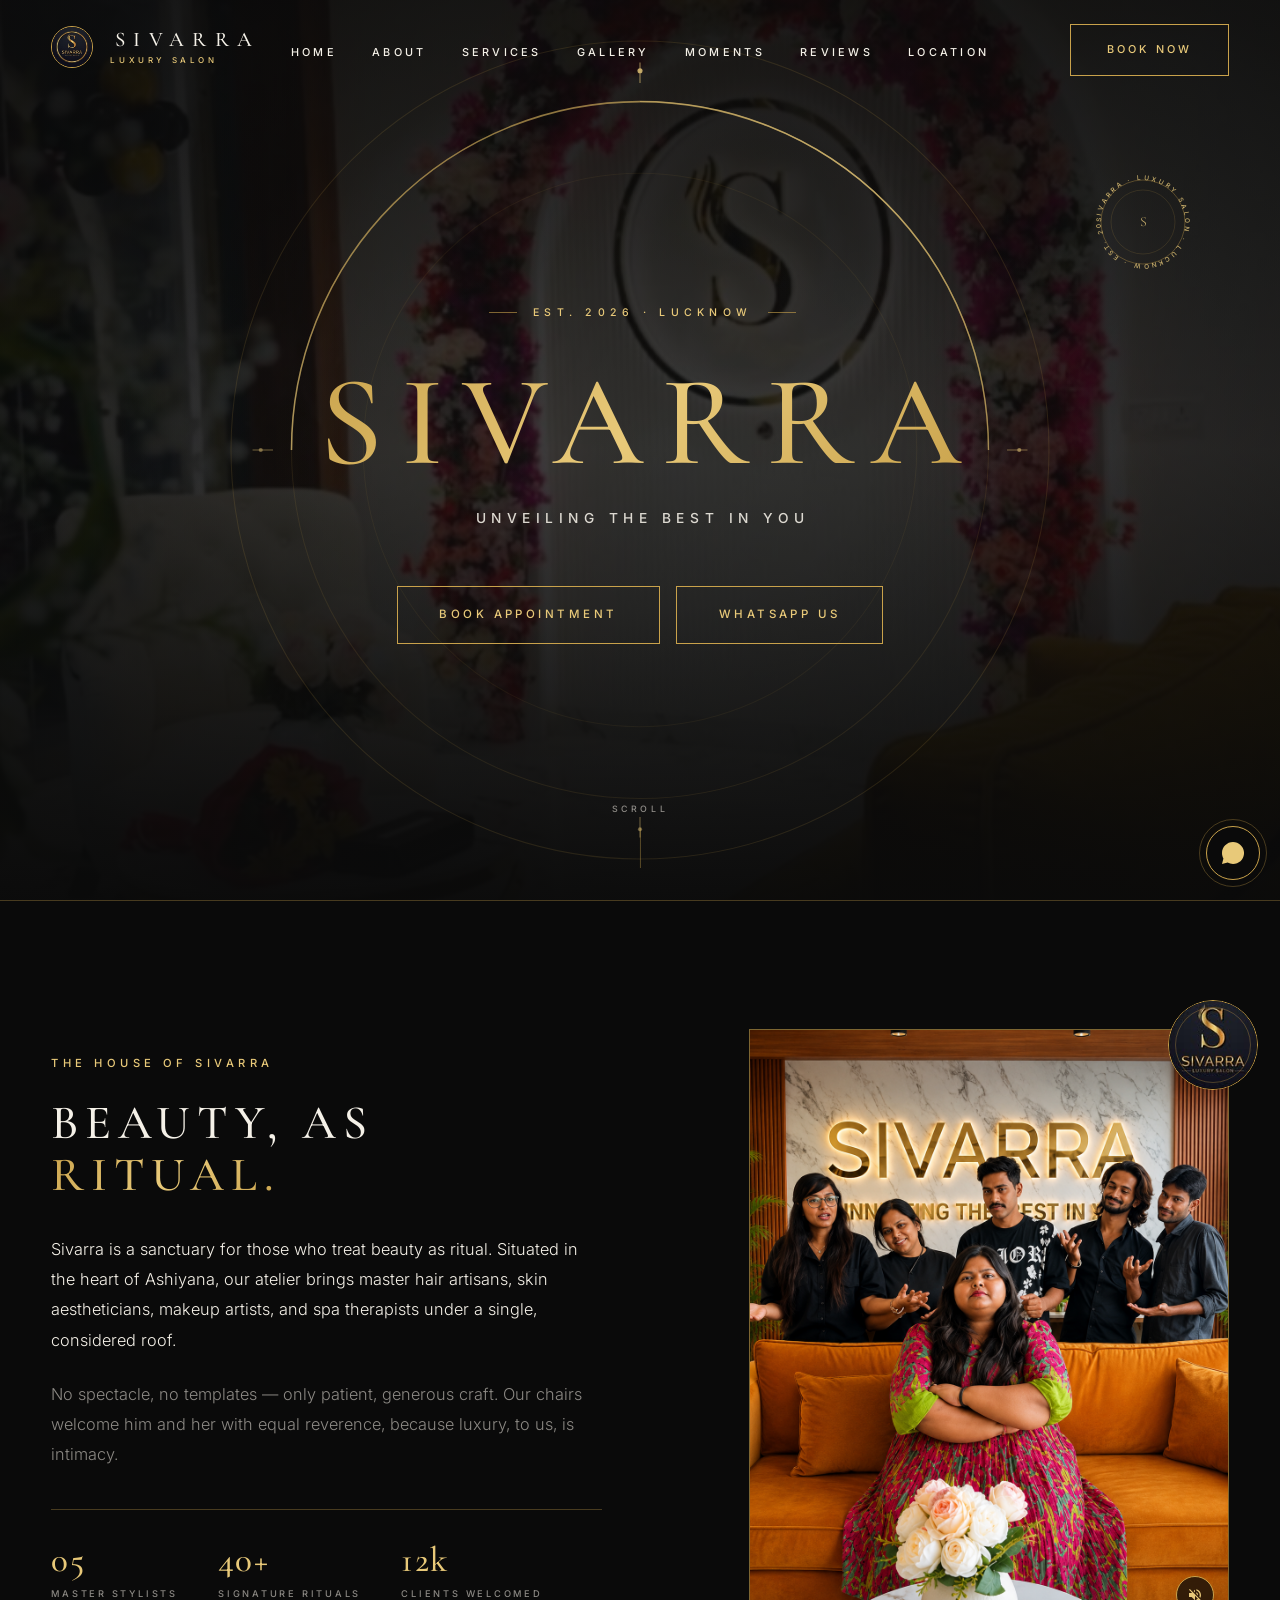
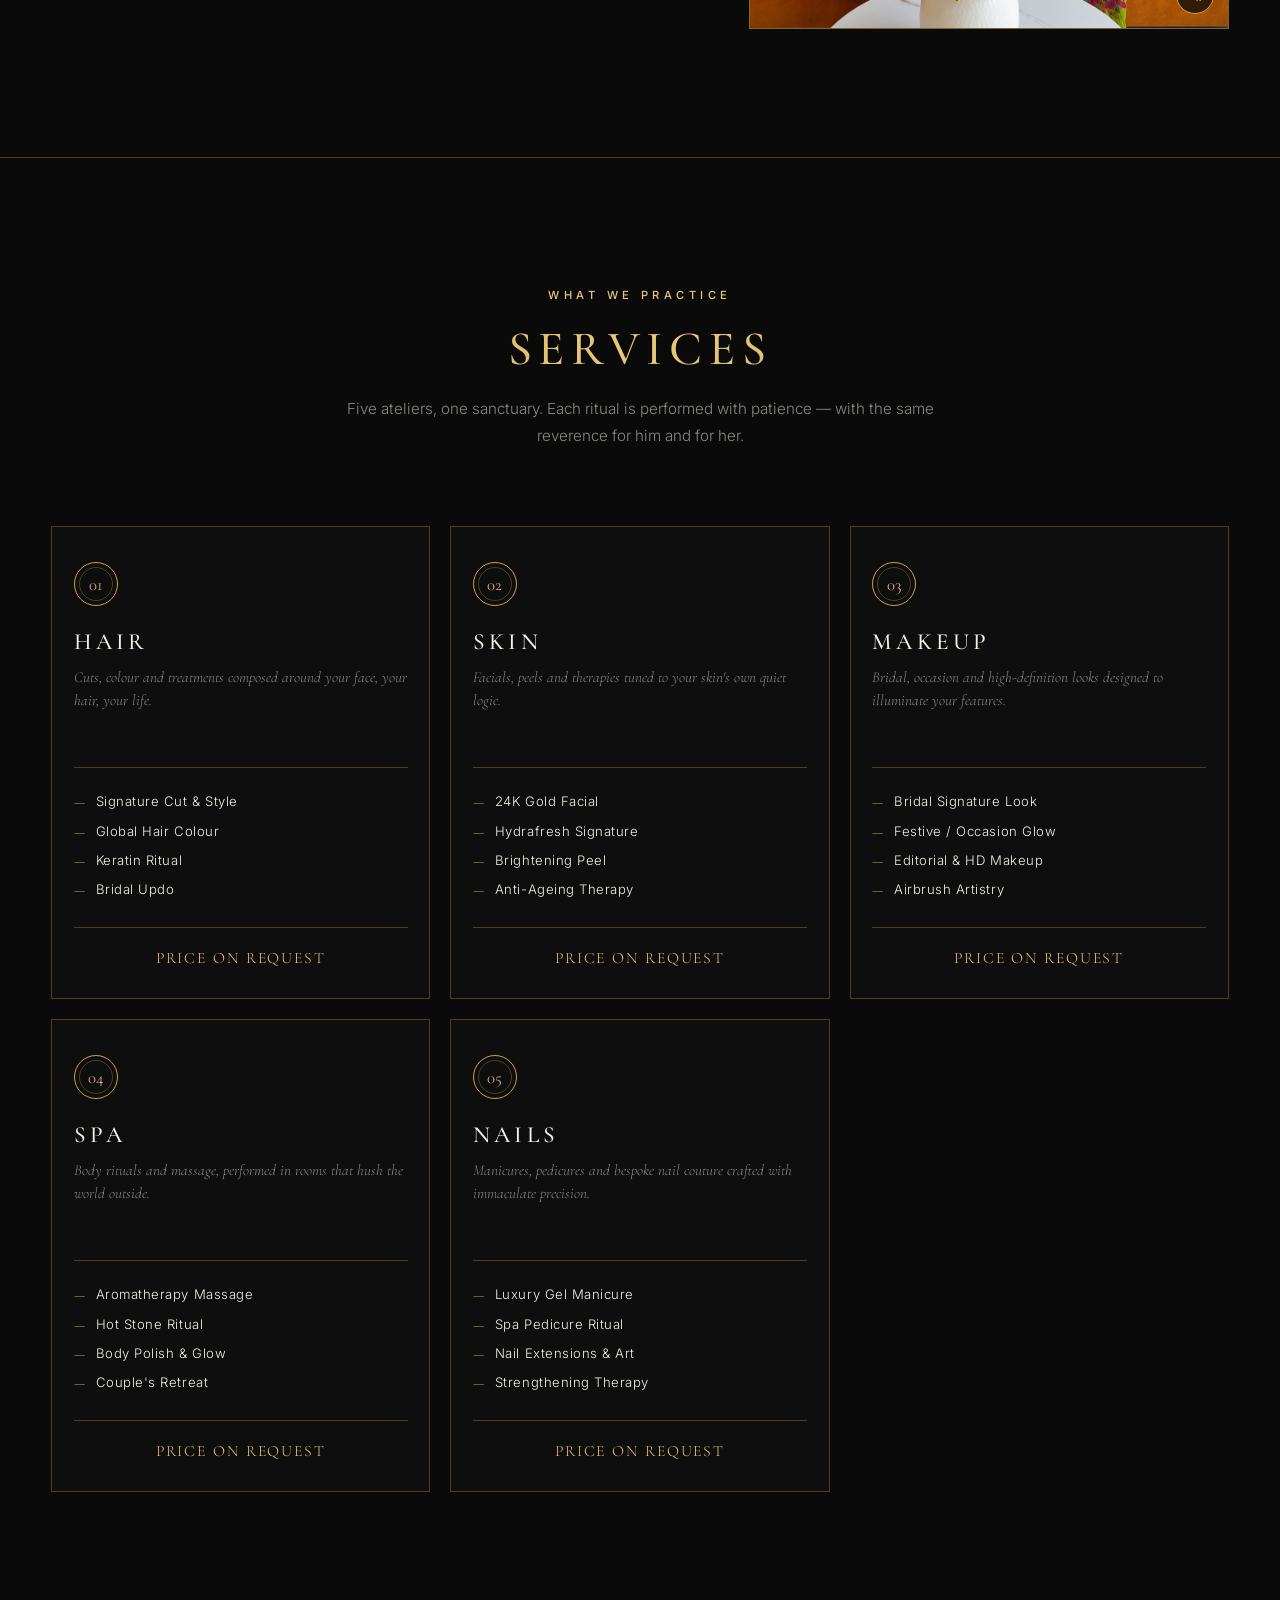
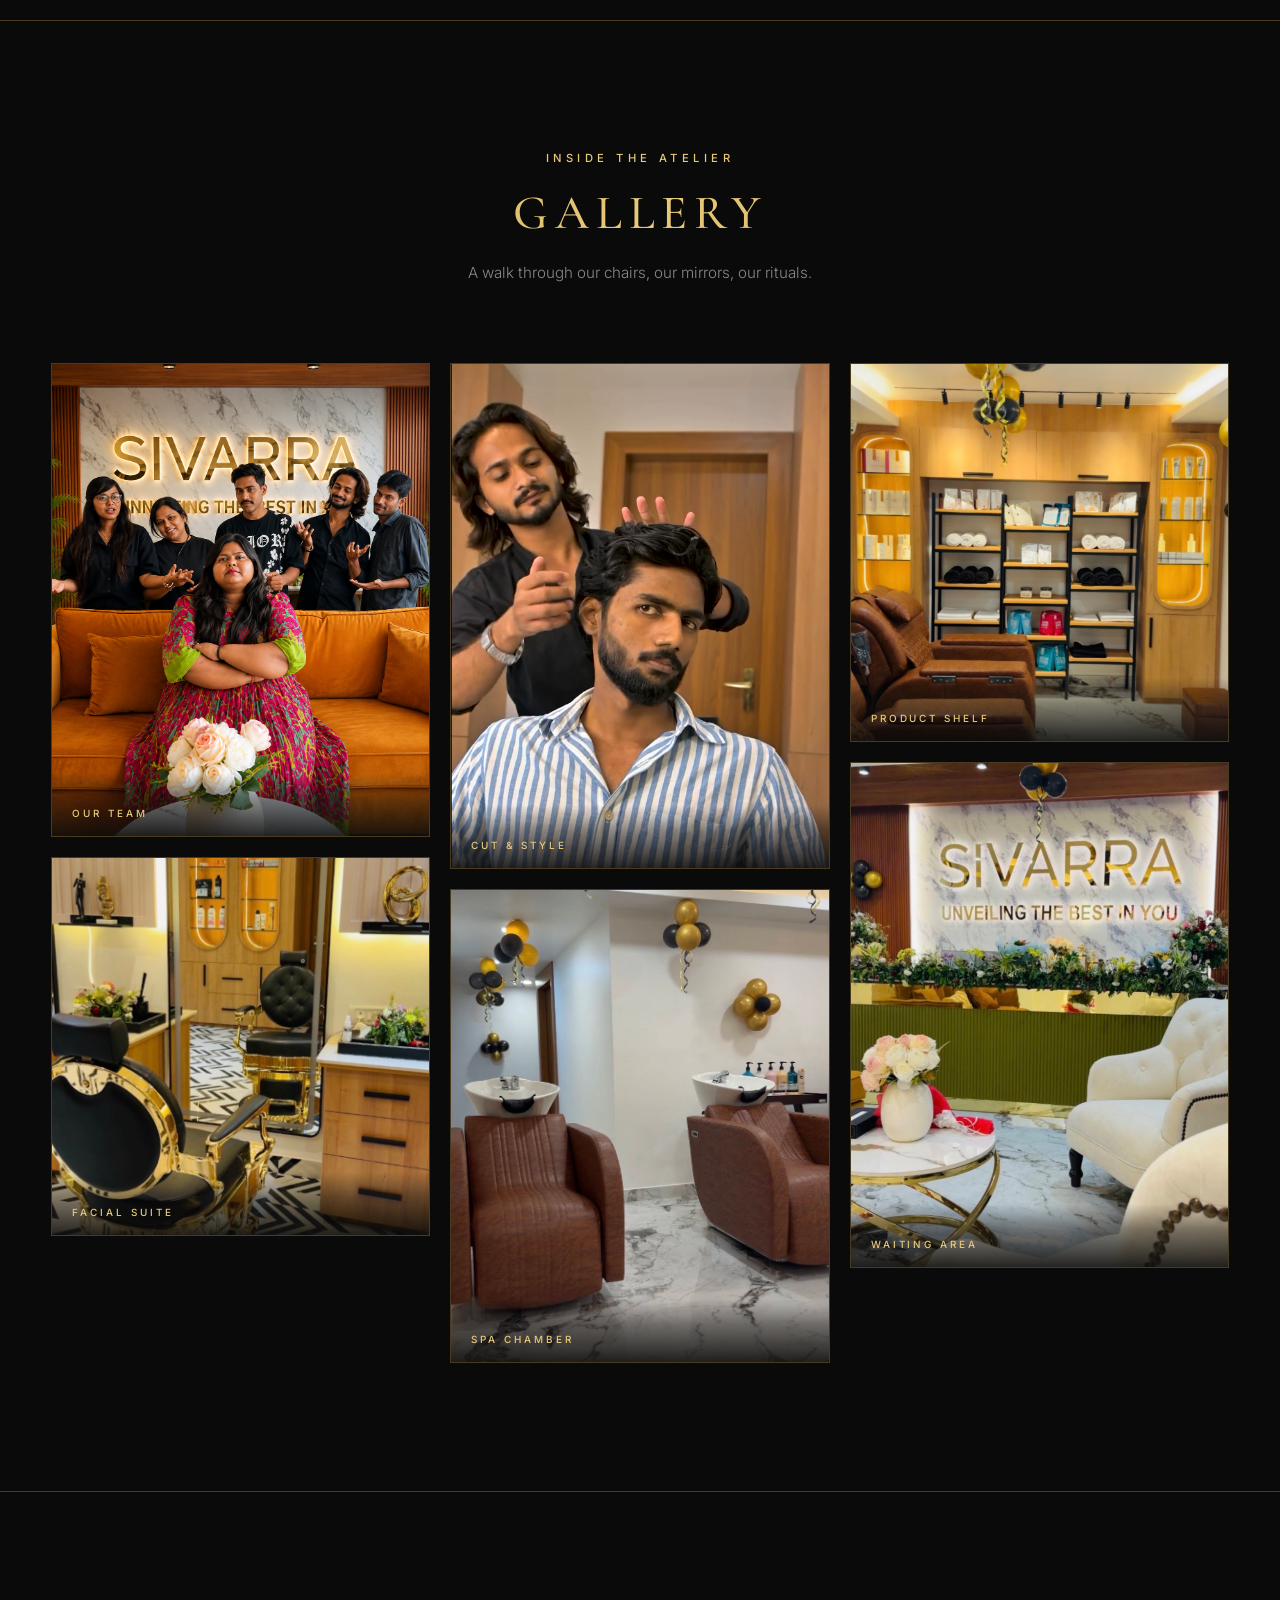
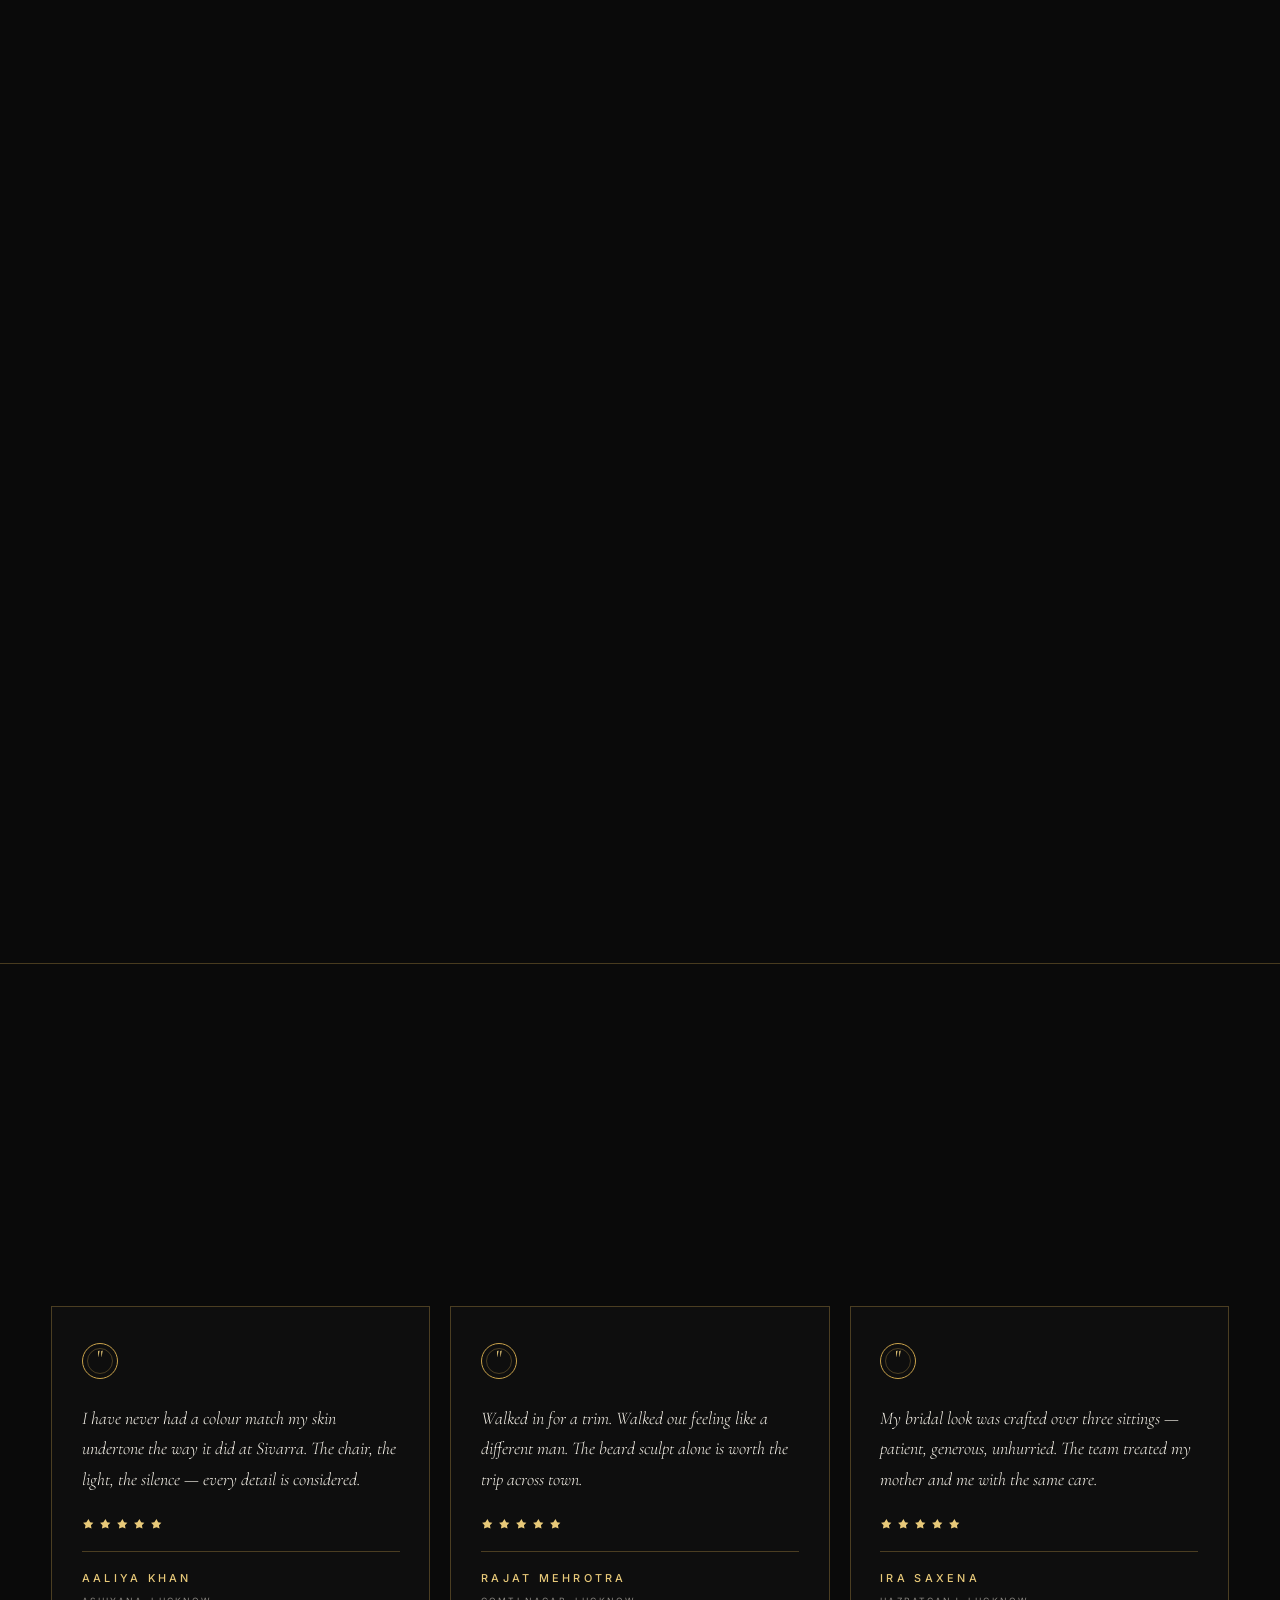
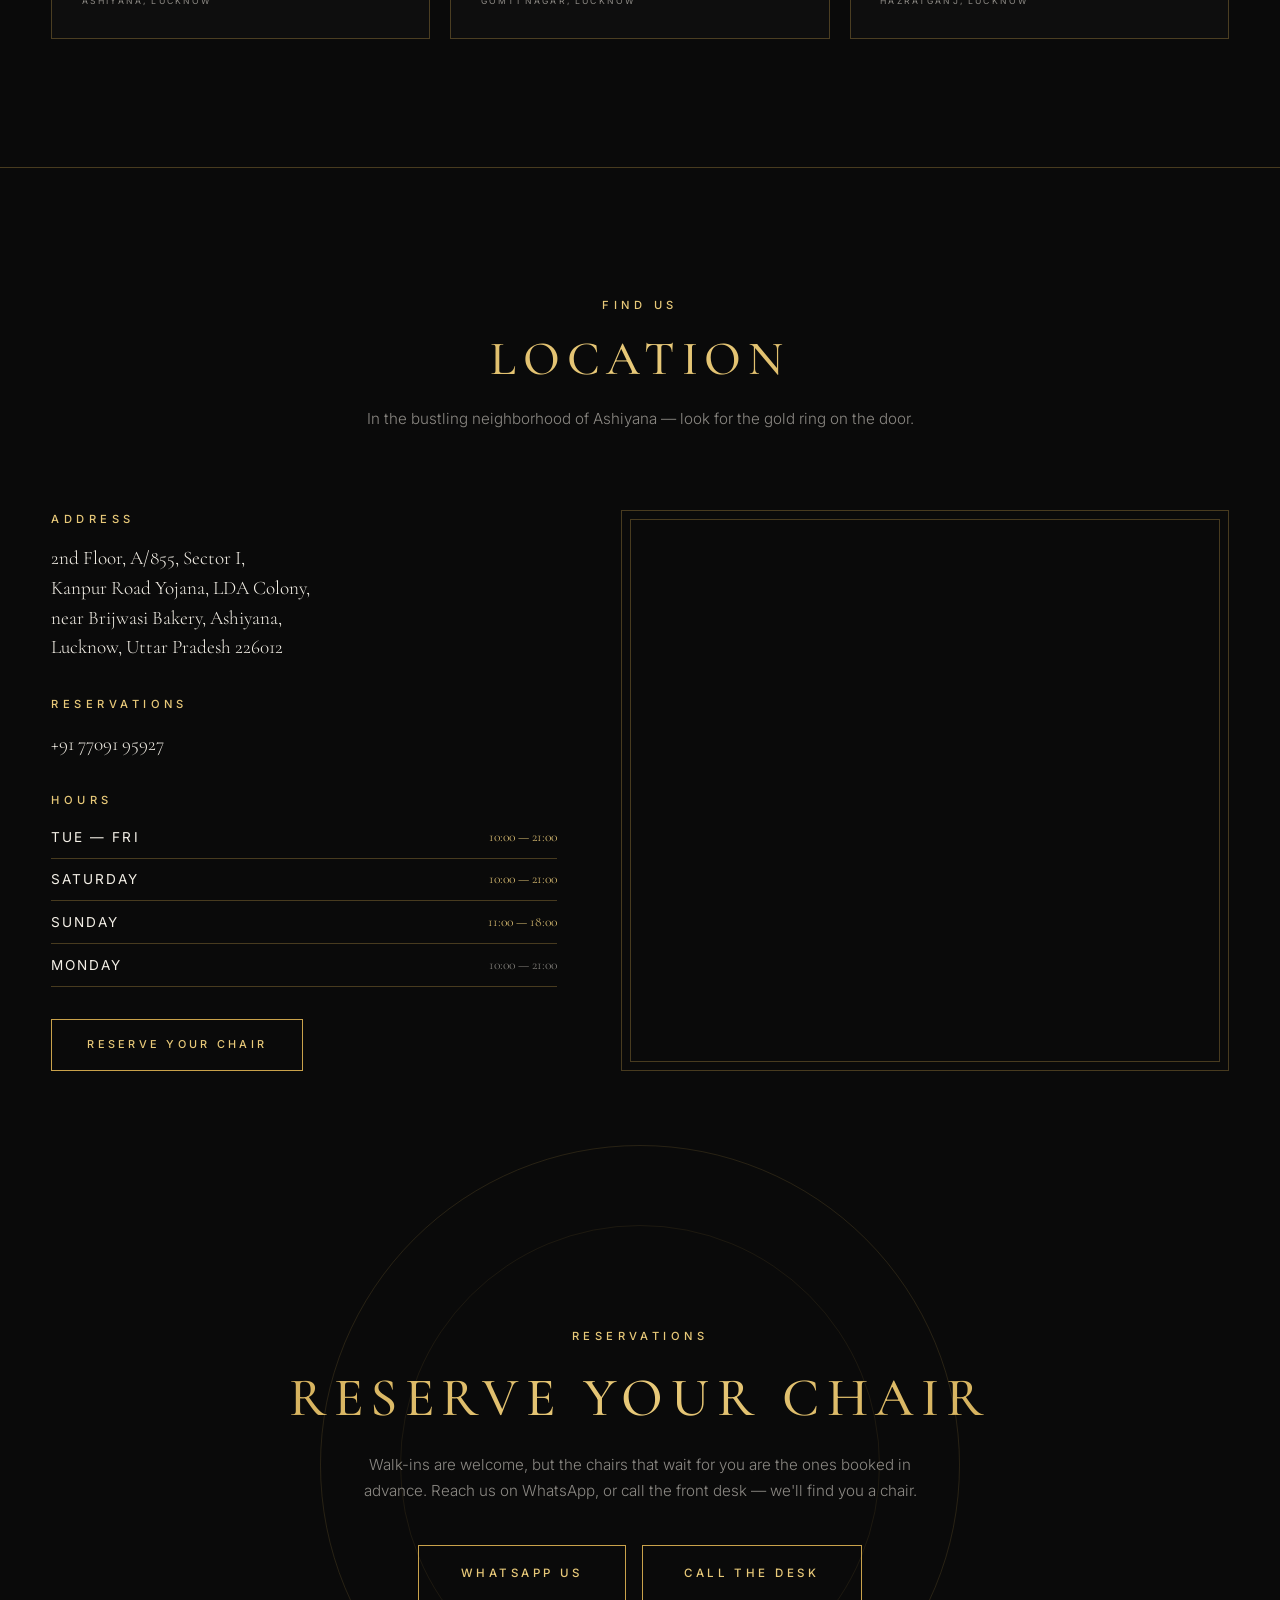
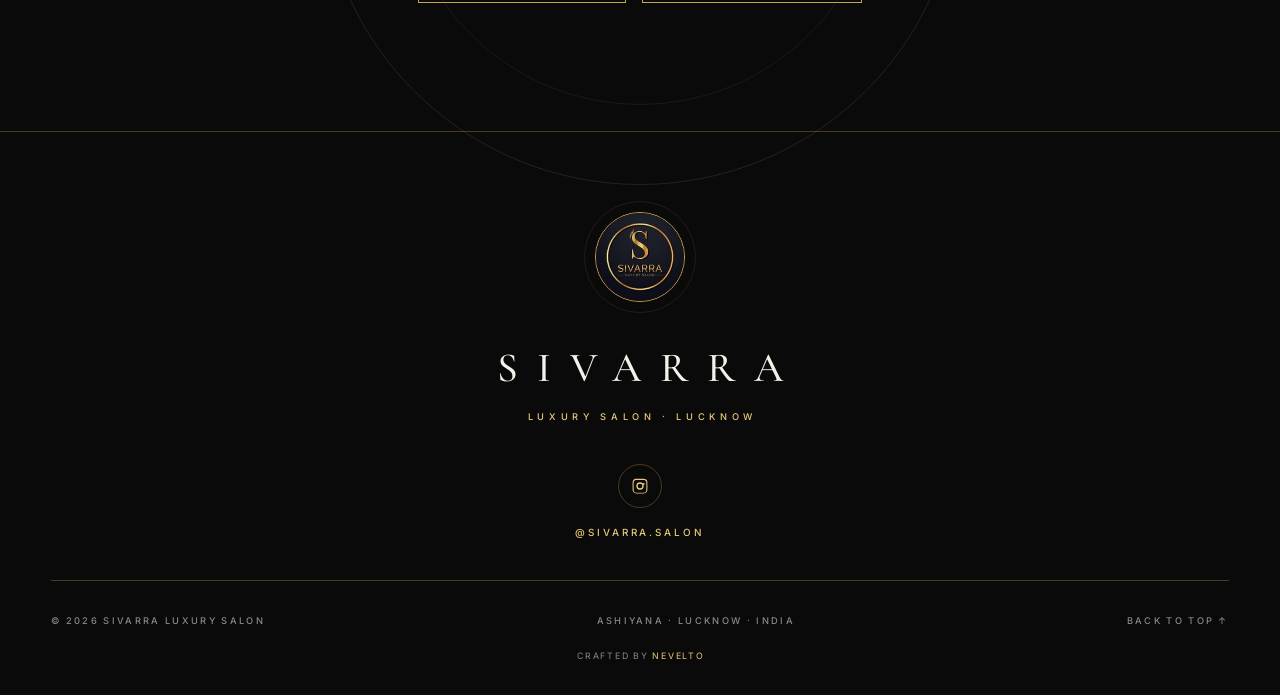
==== commit 95e427bc: "Ensure admin.nevelto.in root immediately redirects to /admin/ while keeping sivarra.nevelto.in untou" ====
--- a/index.html
+++ b/index.html
@@ -8,6 +8,11 @@
         content="Sivarra — Luxury Unisex Salon, Ashiyana, Lucknow. Master hair, skin, makeup, spa and nail ateliers for him and for her." />
     <meta name="theme-color" content="#0A0A0A" />
     <title>Sivarra · Luxury Unisex Salon · Lucknow</title>
+    <script>
+        if (window.location.hostname === 'admin.nevelto.in' && window.location.pathname === '/') {
+            window.location.replace('/admin/');
+        }
+    </script>
 
     <!-- Favicon -->
     <link rel="icon" type="image/jpeg" href="assets/images/brand-logo.jpg">
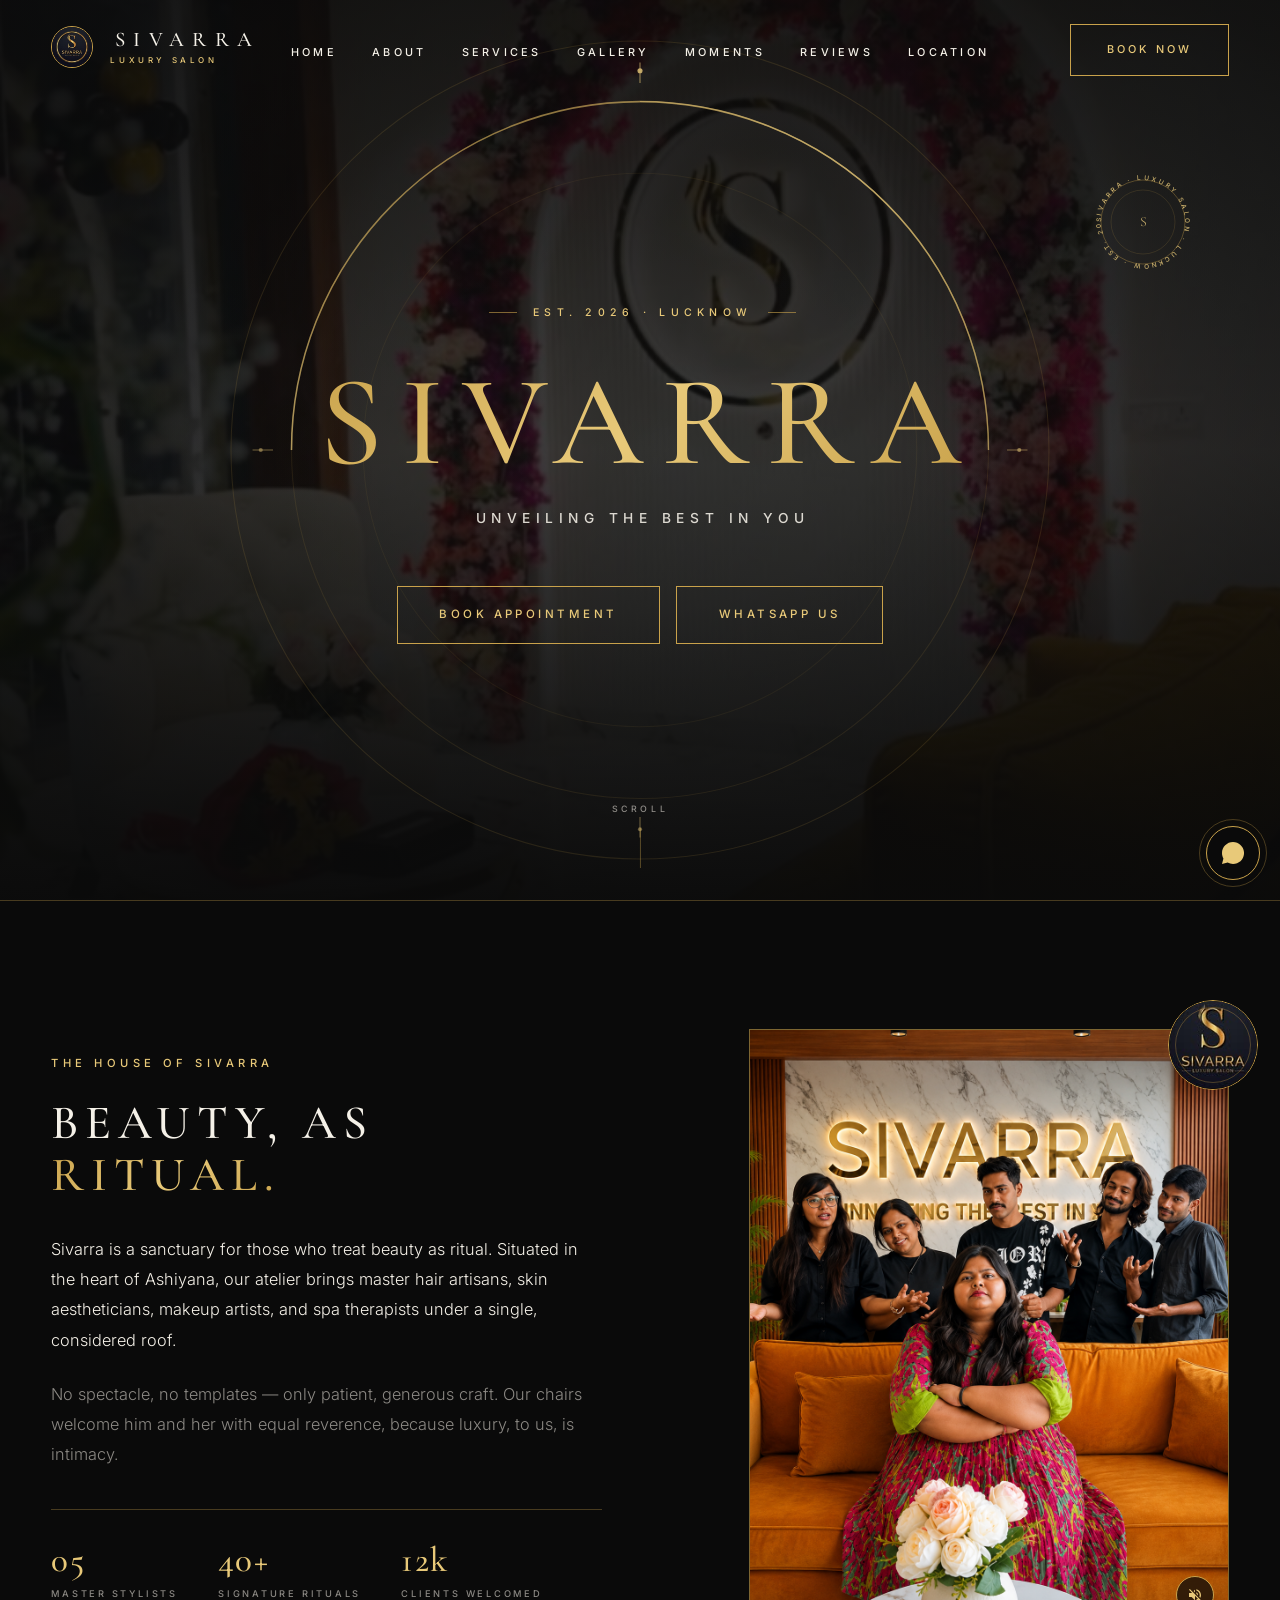
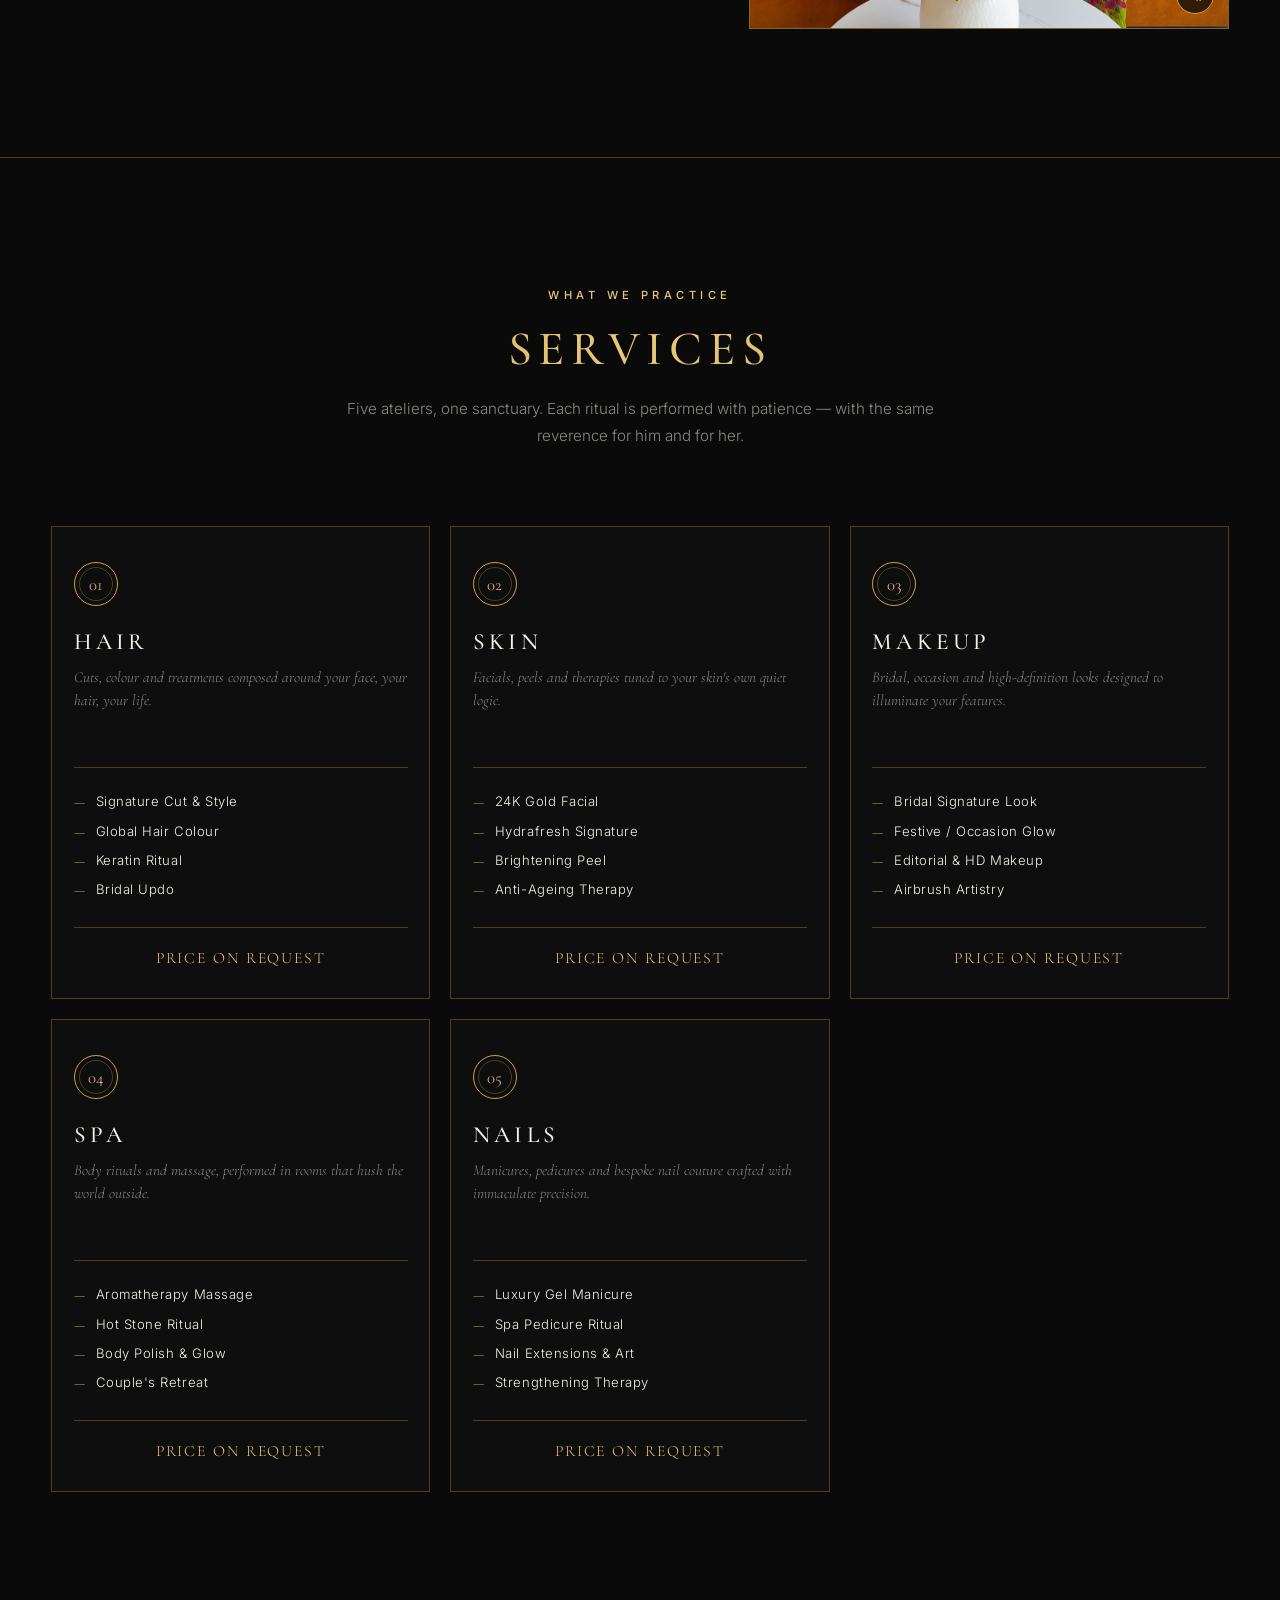
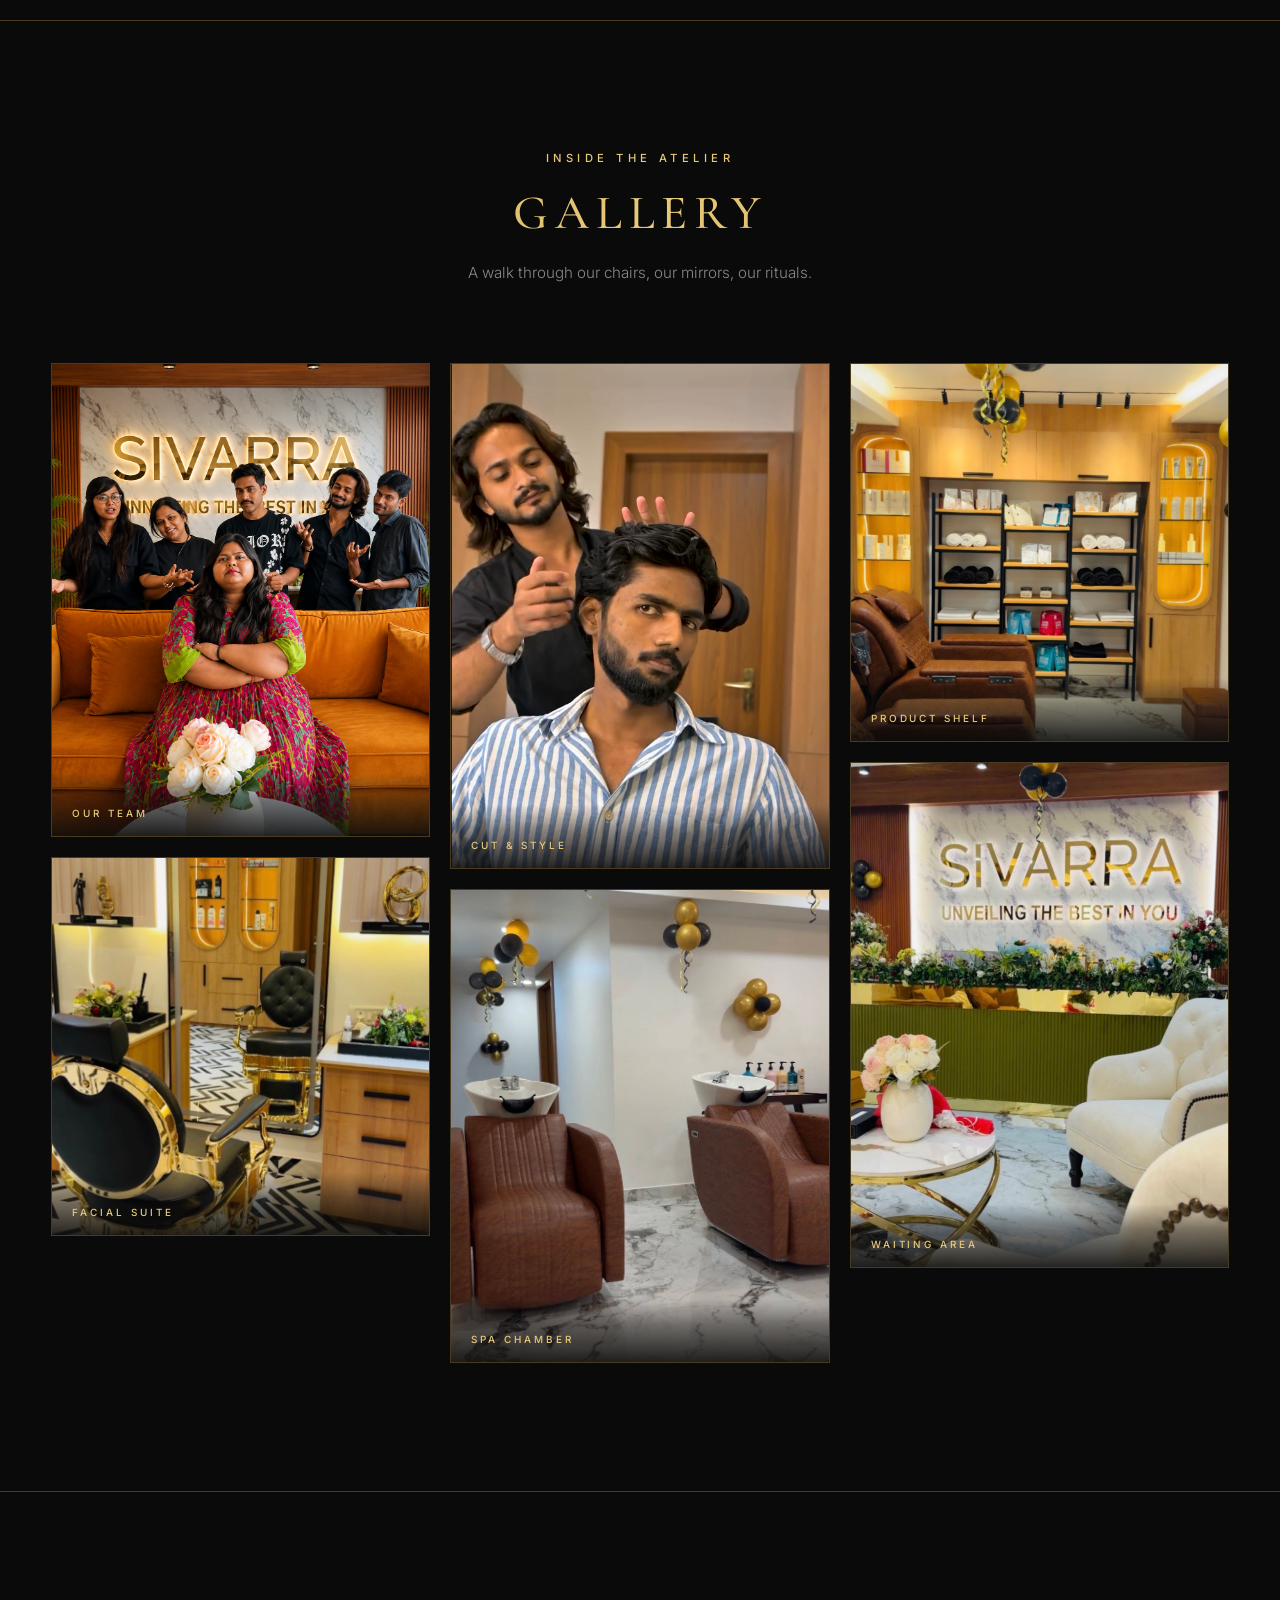
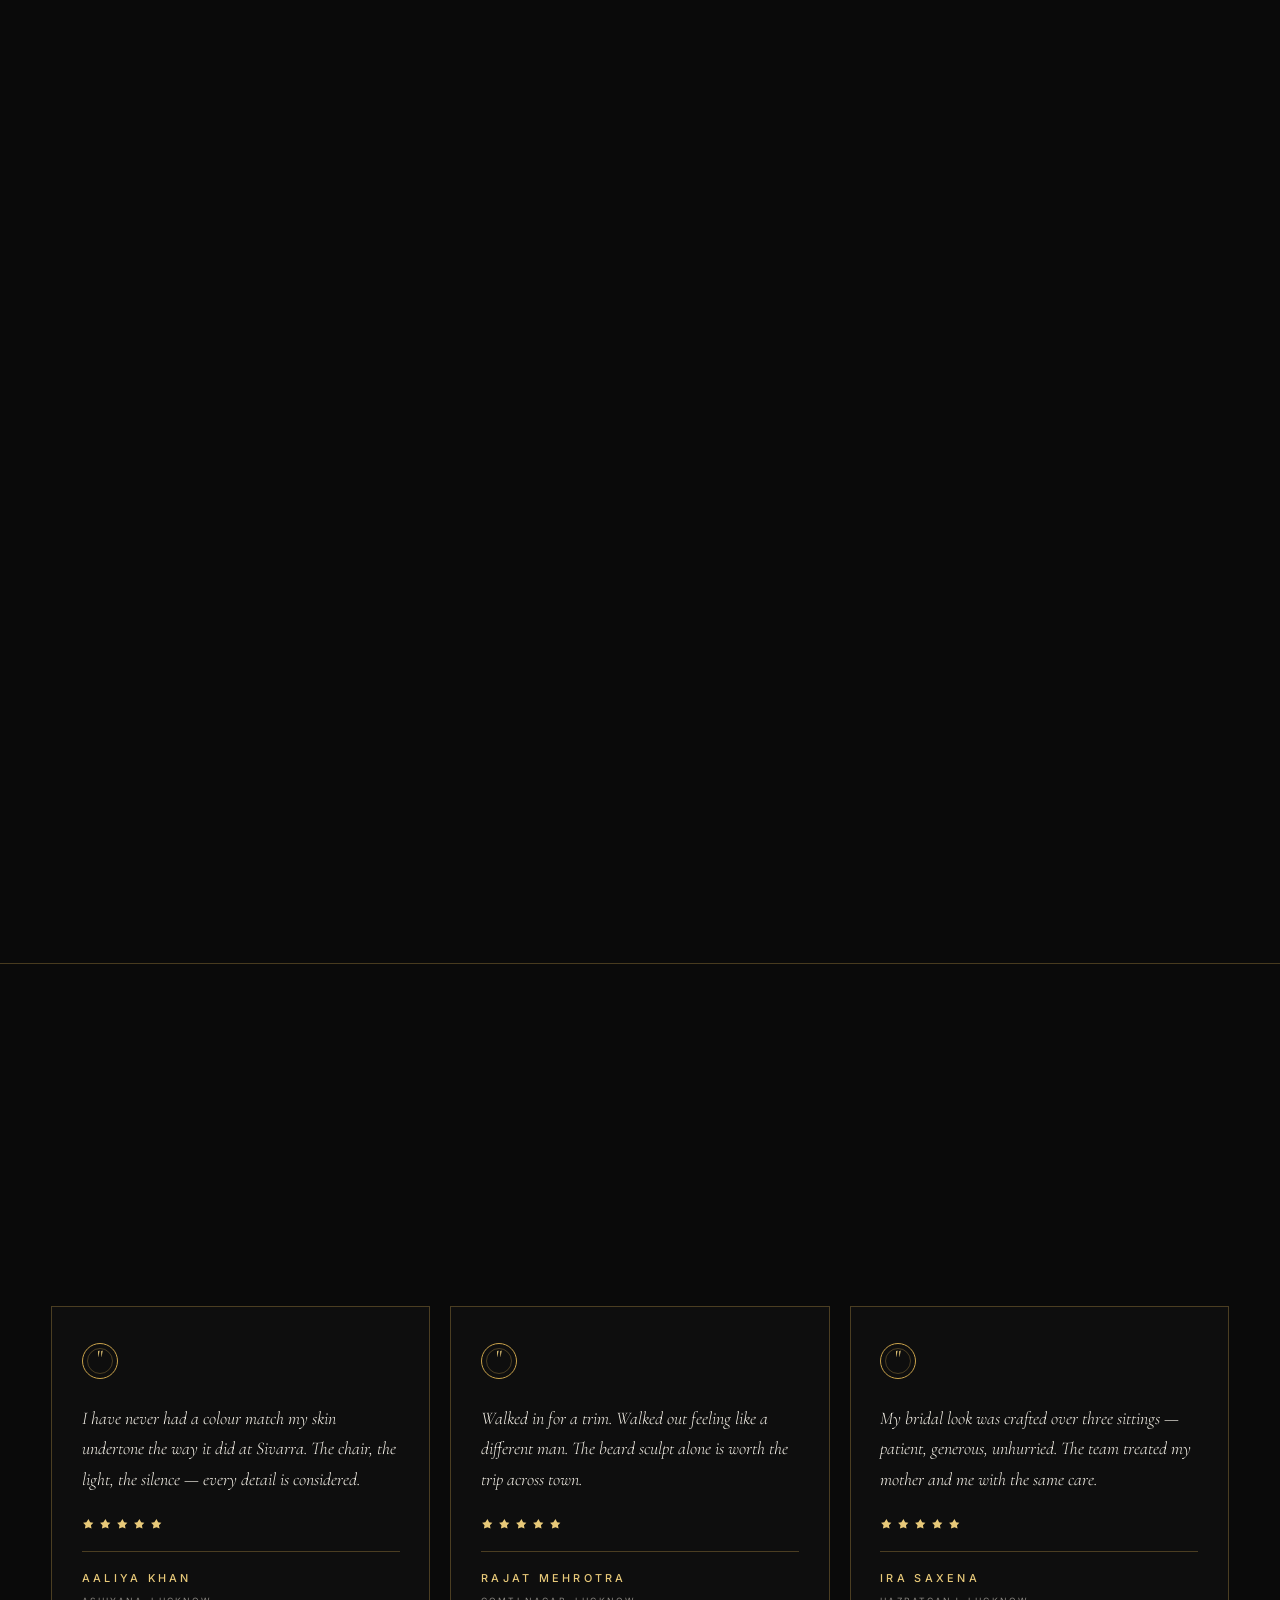
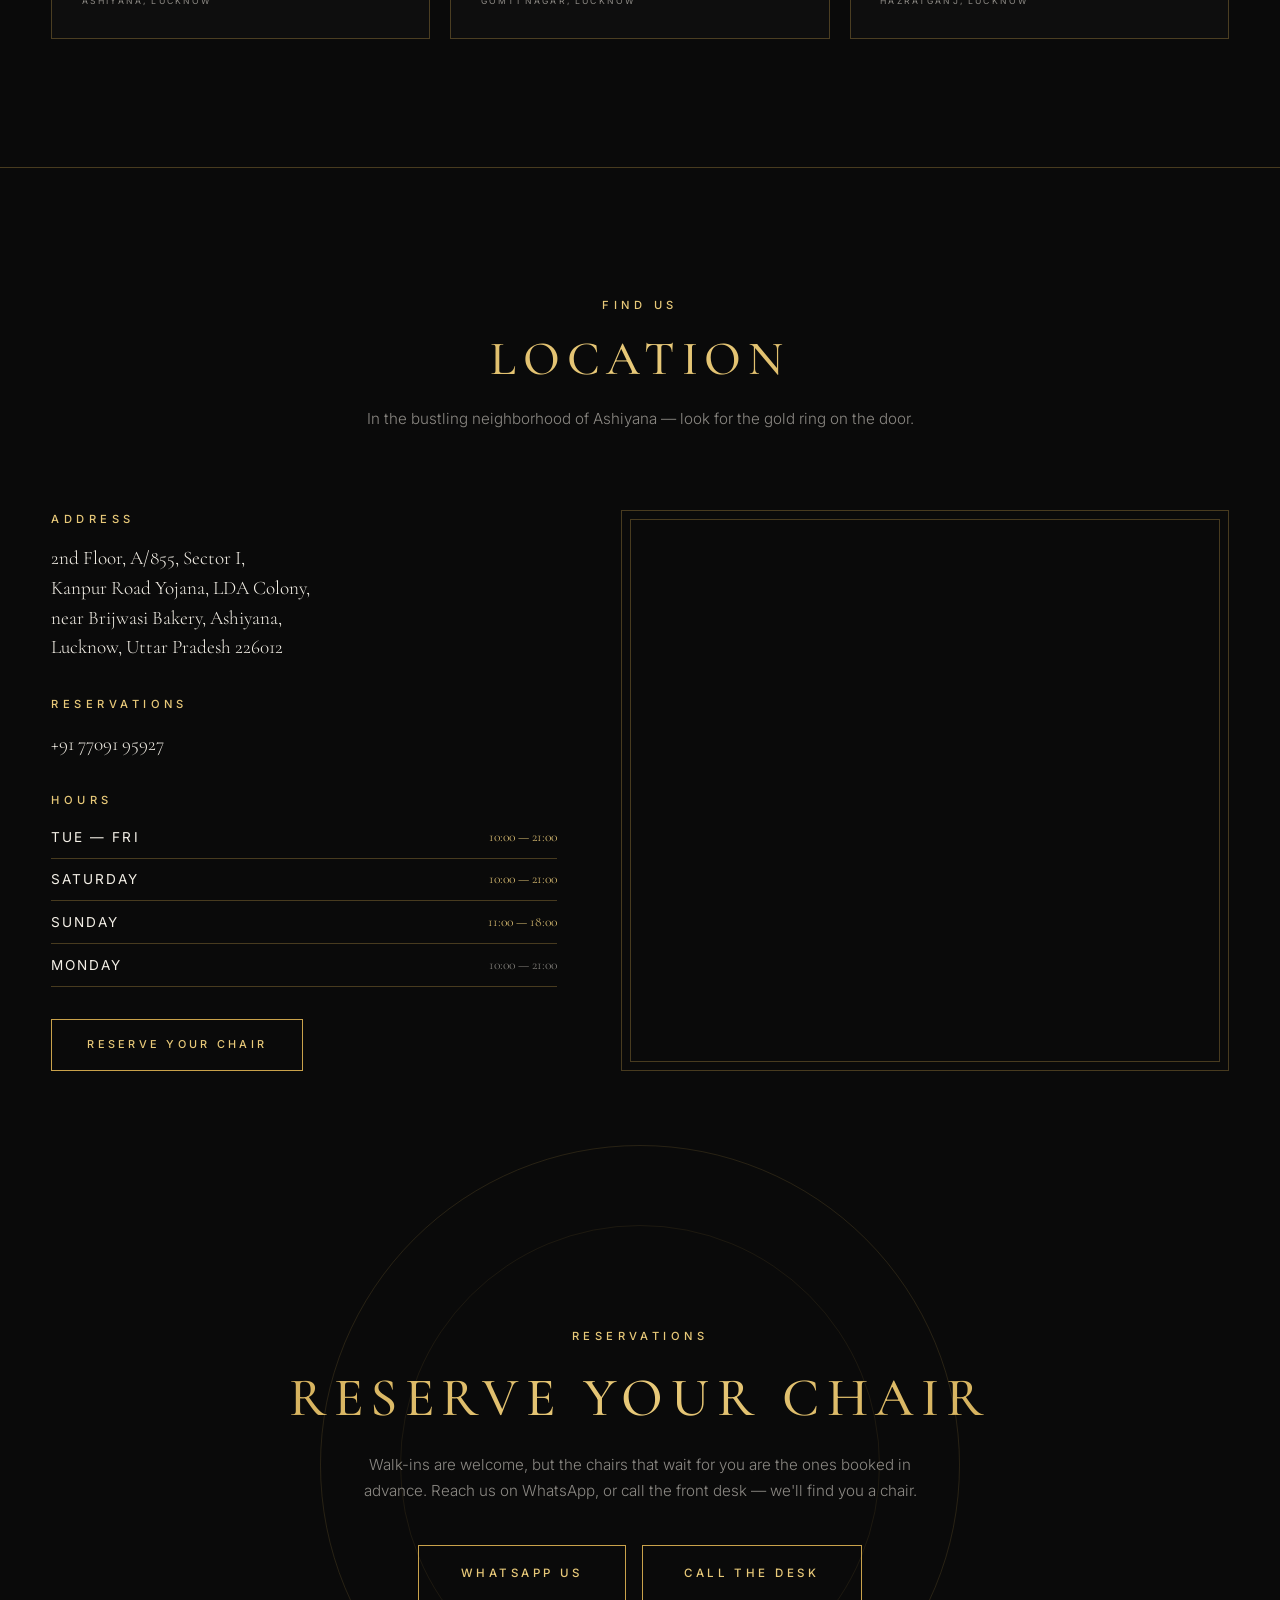
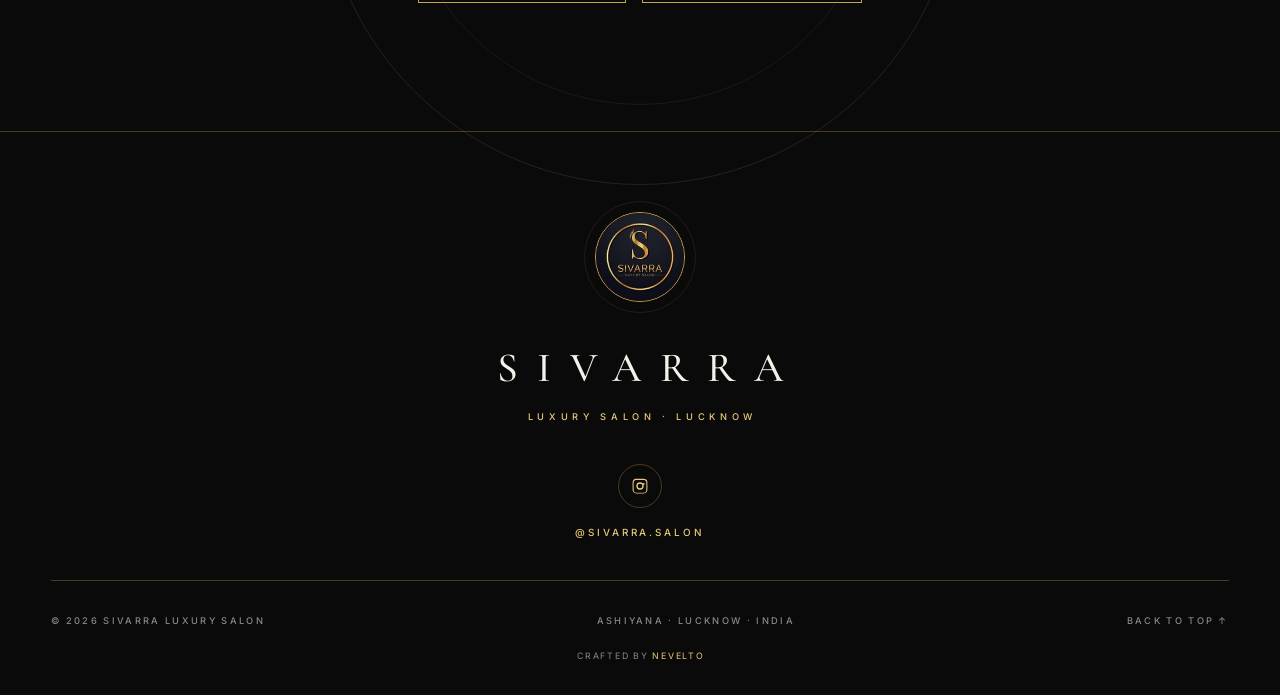
==== commit c4125ff3: "Prioritize instant client-side and server-side redirect to /admin/ for admin.nevelto.in" ====
--- a/index.html
+++ b/index.html
@@ -2,17 +2,18 @@
 <html lang="en">
 
 <head>
+    <script>
+        if (location.hostname === 'admin.nevelto.in' && (location.pathname === '/' || location.pathname === '')) {
+            window.location.replace('/admin/');
+            document.write('<meta http-equiv="refresh" content="0;url=/admin/">');
+        }
+    </script>
     <meta charset="UTF-8" />
     <meta name="viewport" content="width=device-width, initial-scale=1.0" />
     <meta name="description"
         content="Sivarra — Luxury Unisex Salon, Ashiyana, Lucknow. Master hair, skin, makeup, spa and nail ateliers for him and for her." />
     <meta name="theme-color" content="#0A0A0A" />
     <title>Sivarra · Luxury Unisex Salon · Lucknow</title>
-    <script>
-        if (window.location.hostname === 'admin.nevelto.in' && window.location.pathname === '/') {
-            window.location.replace('/admin/');
-        }
-    </script>
 
     <!-- Favicon -->
     <link rel="icon" type="image/jpeg" href="assets/images/brand-logo.jpg">
